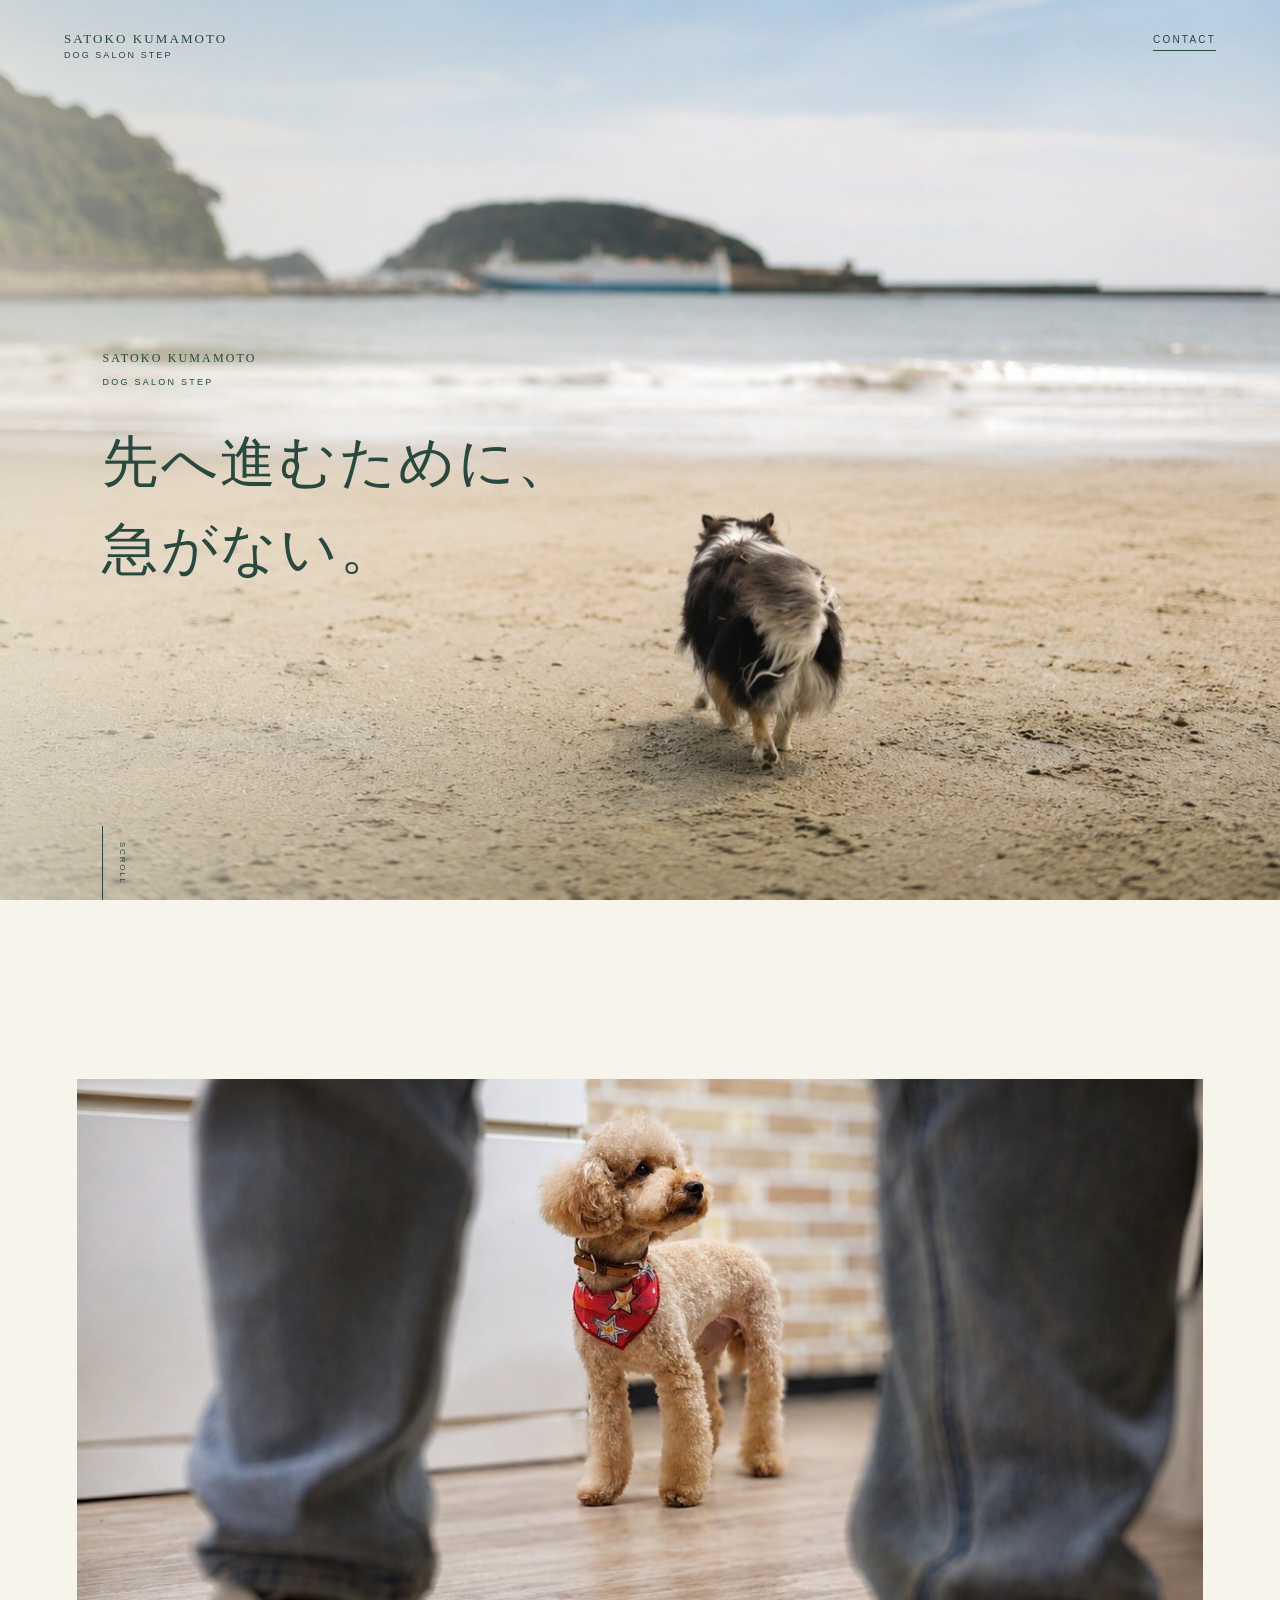
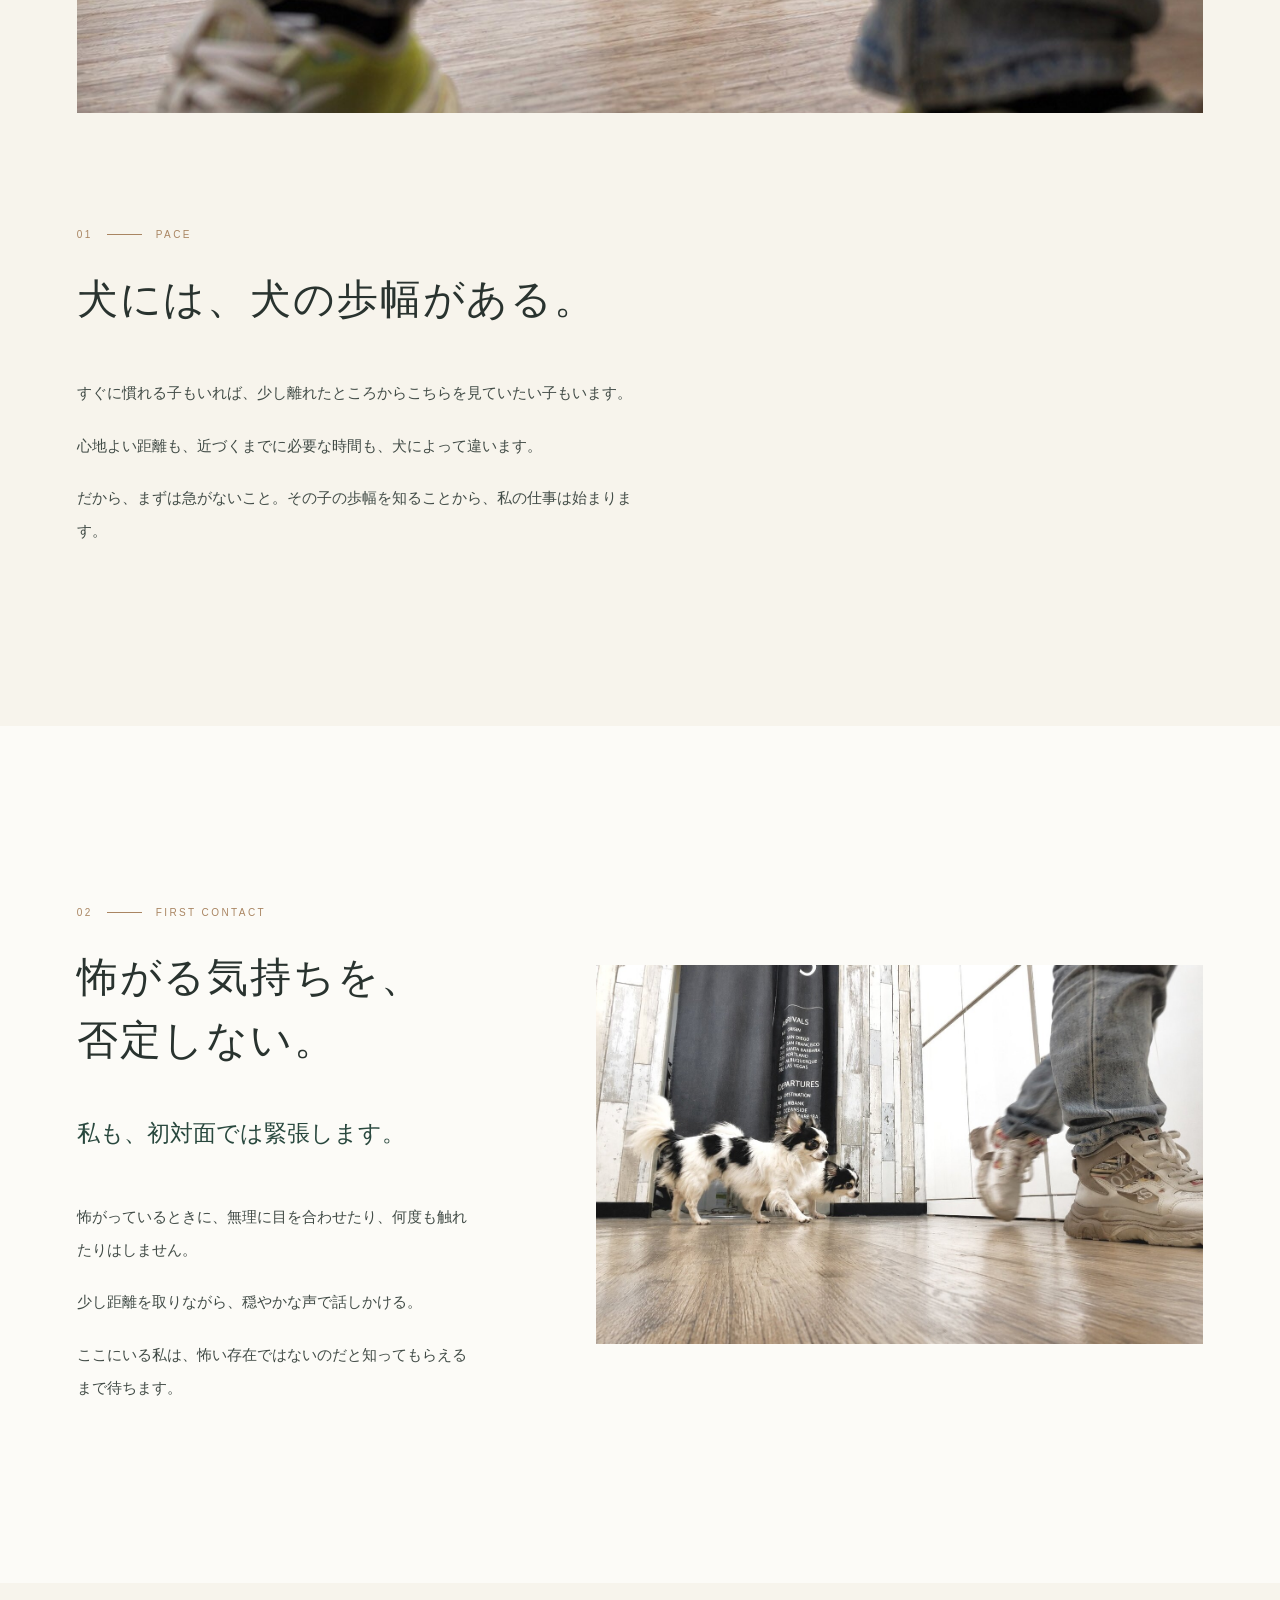
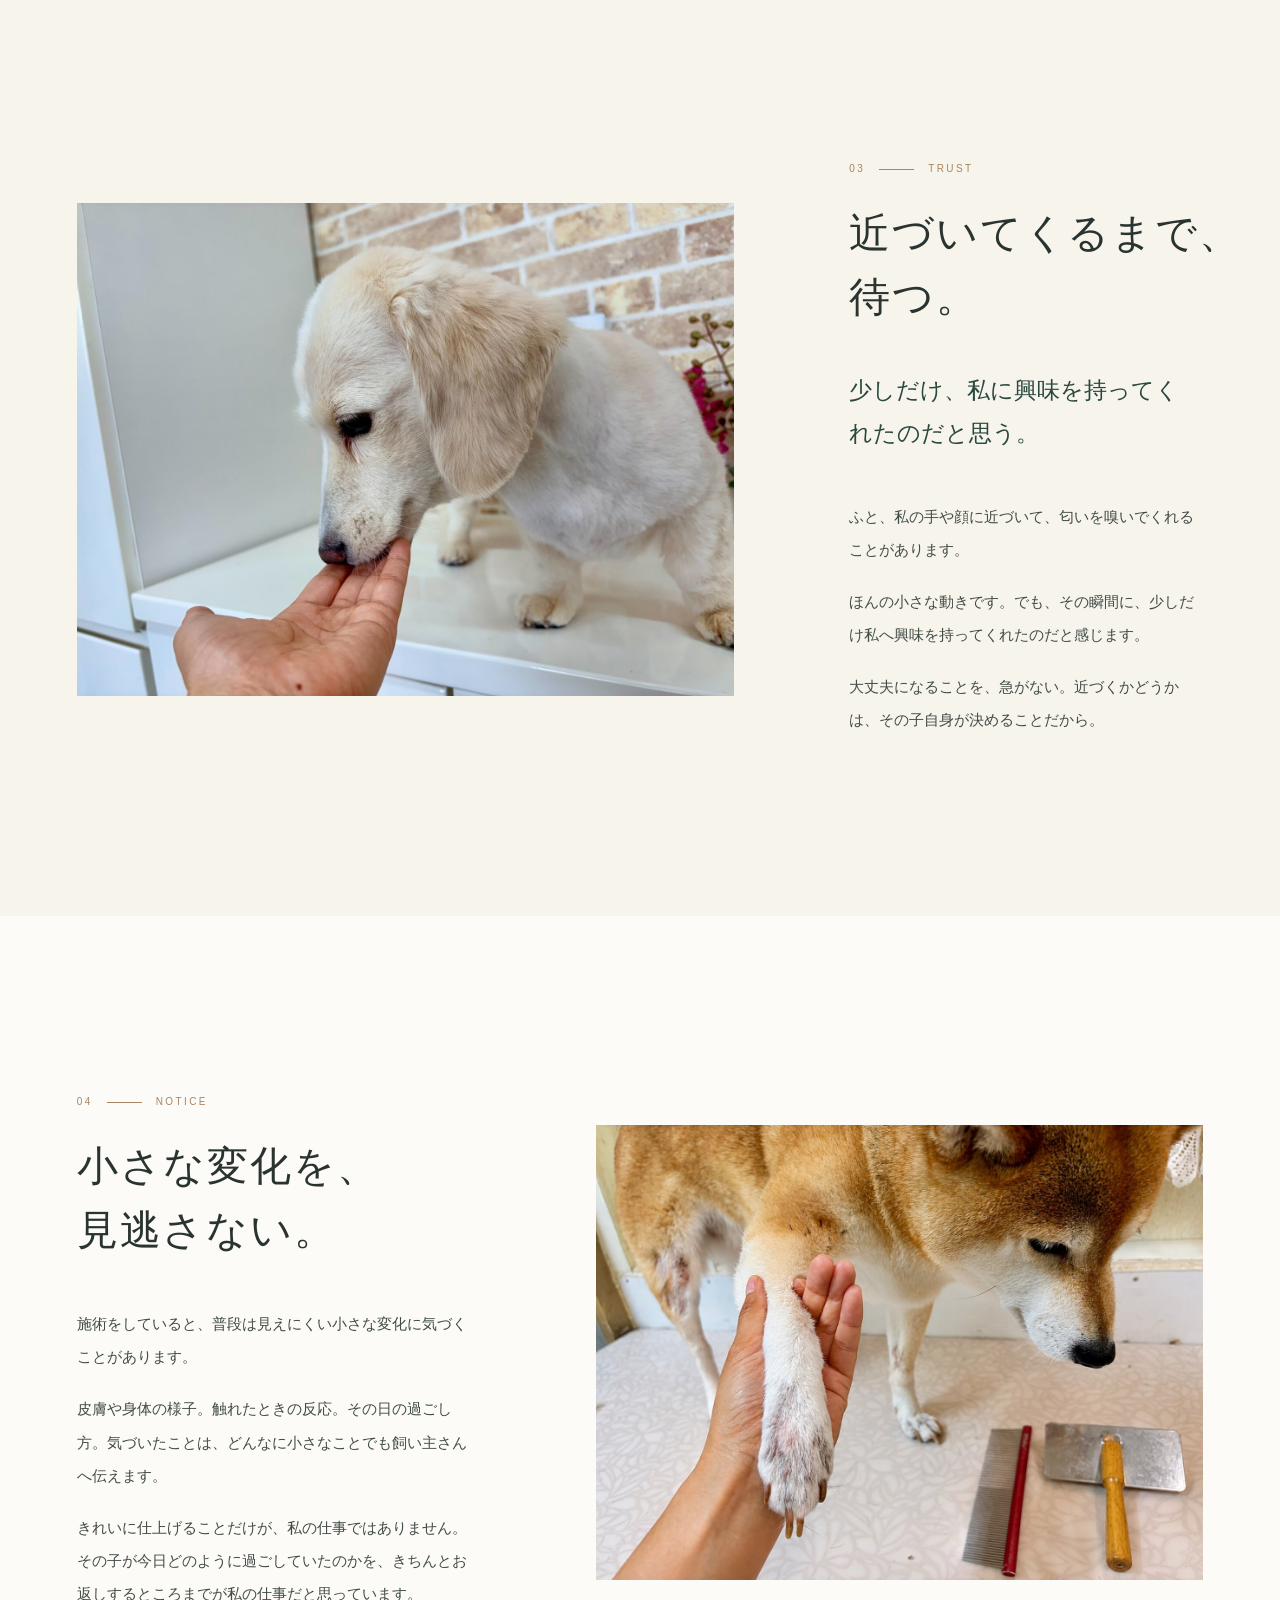
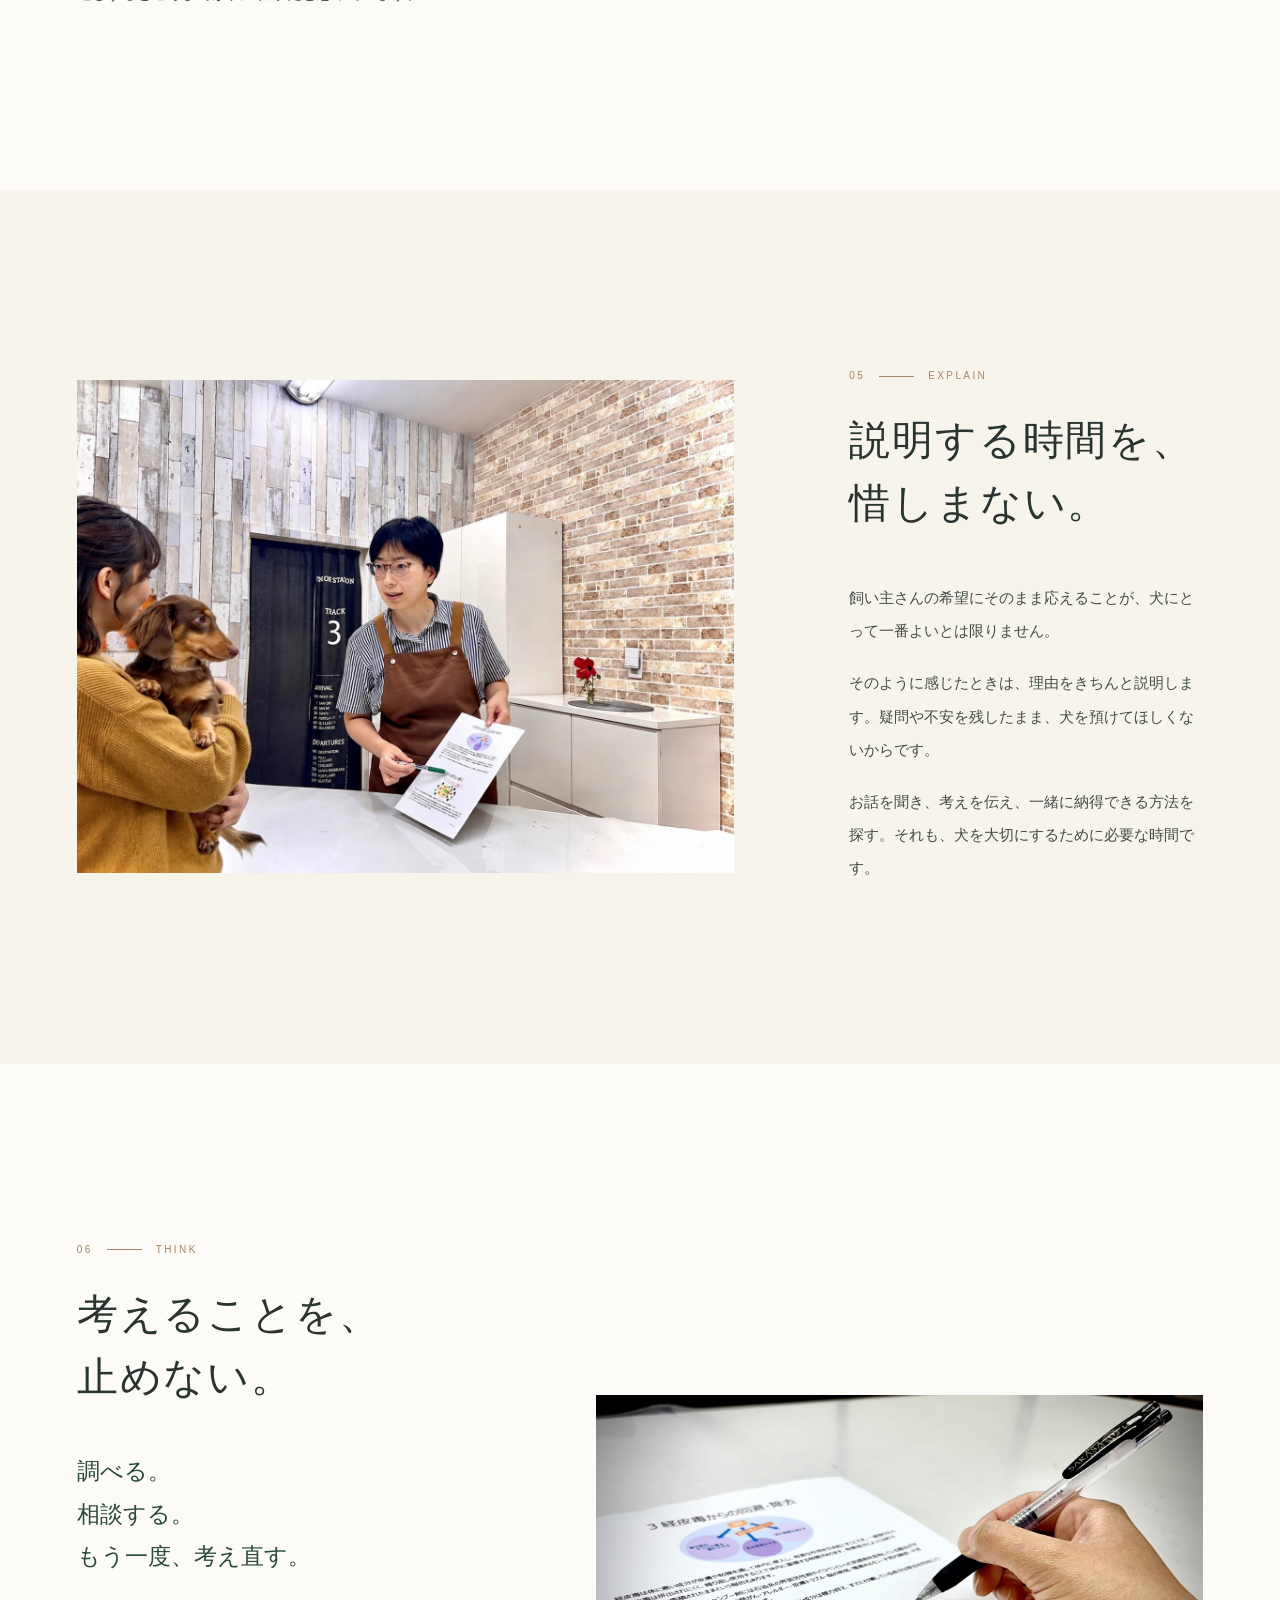
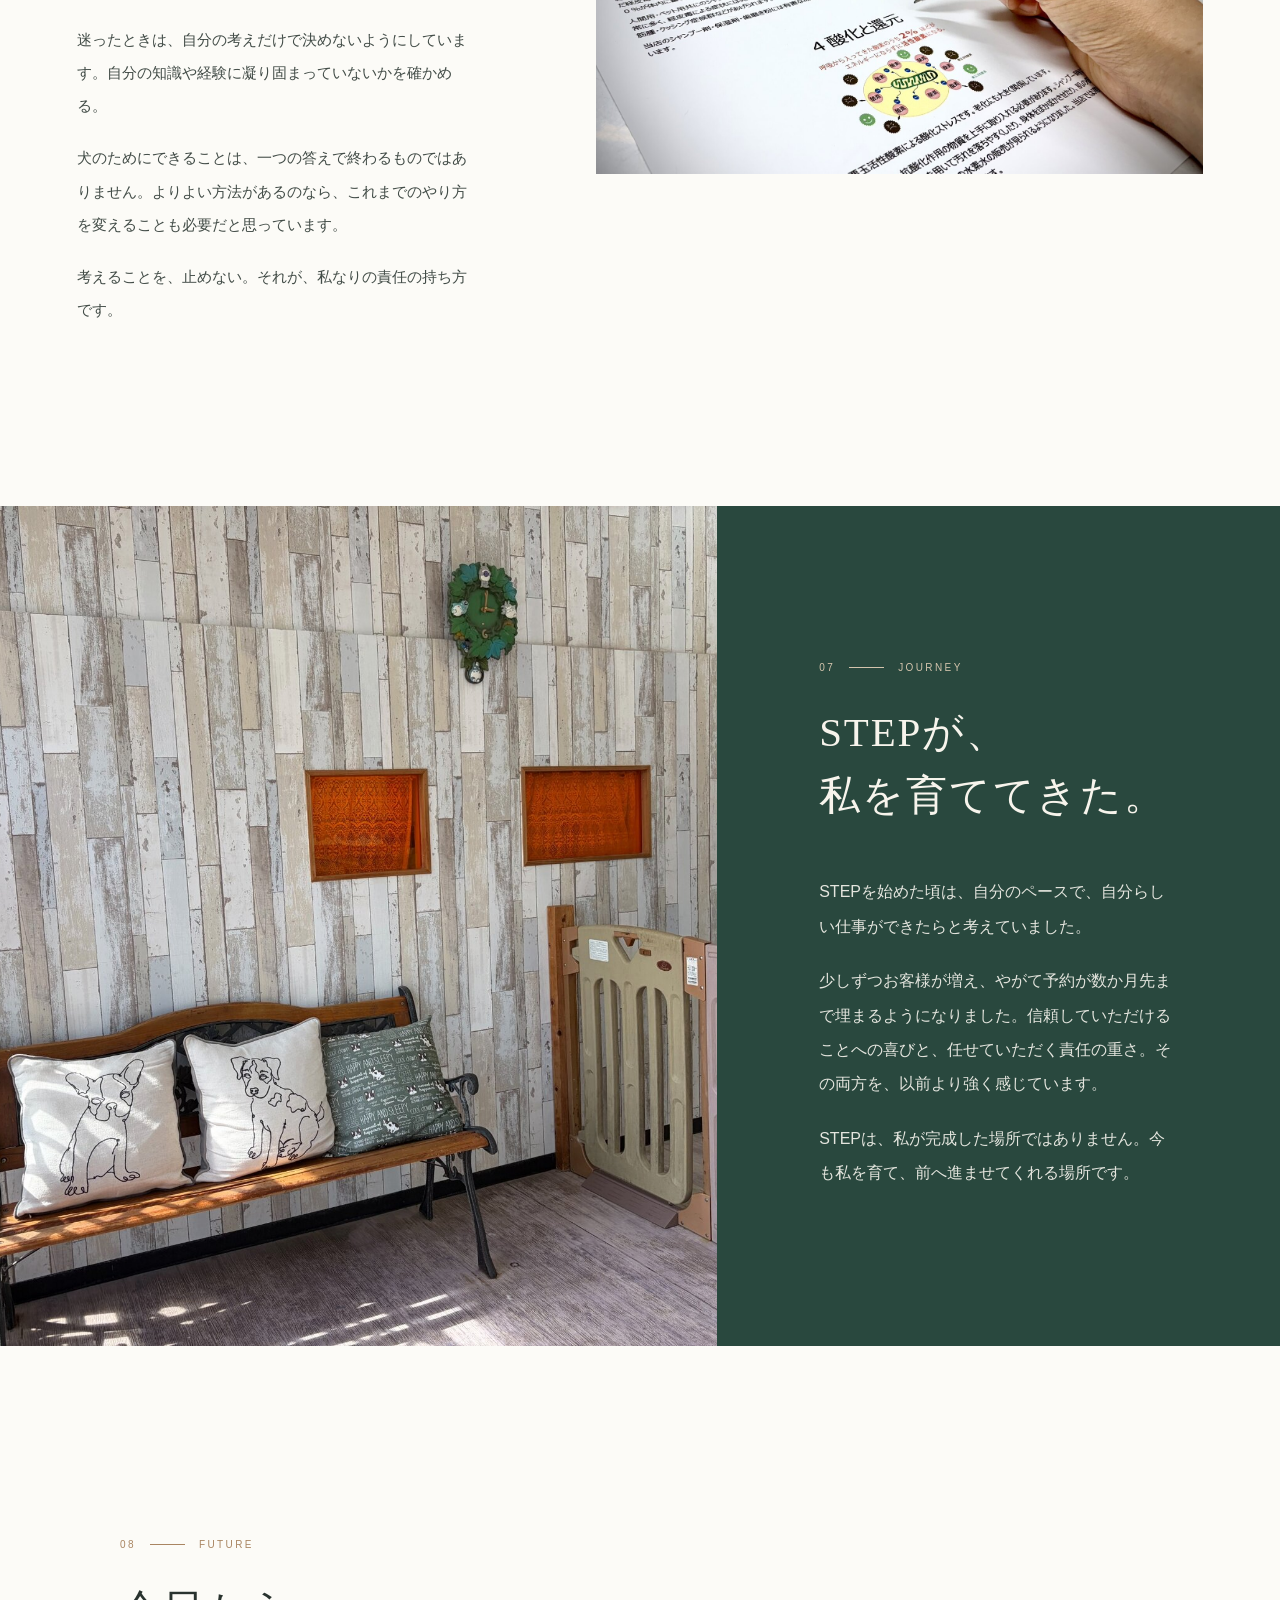
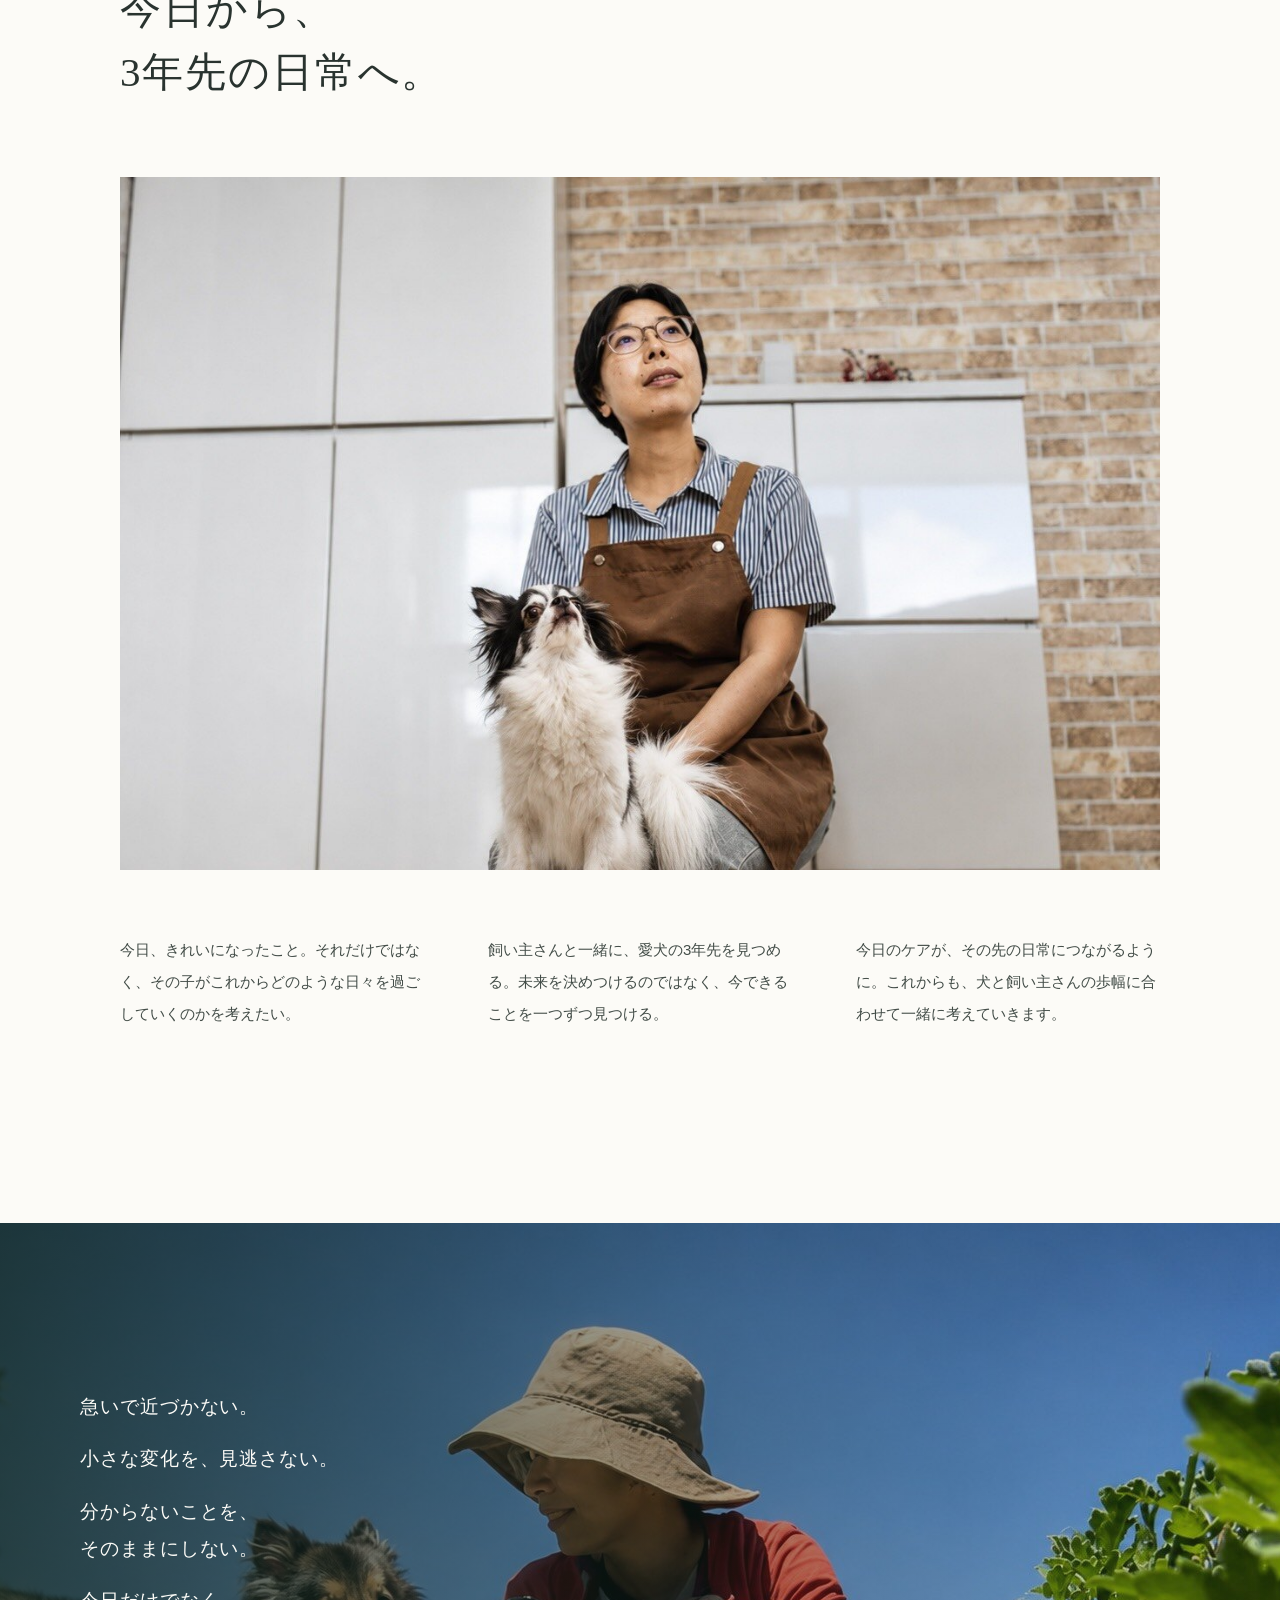
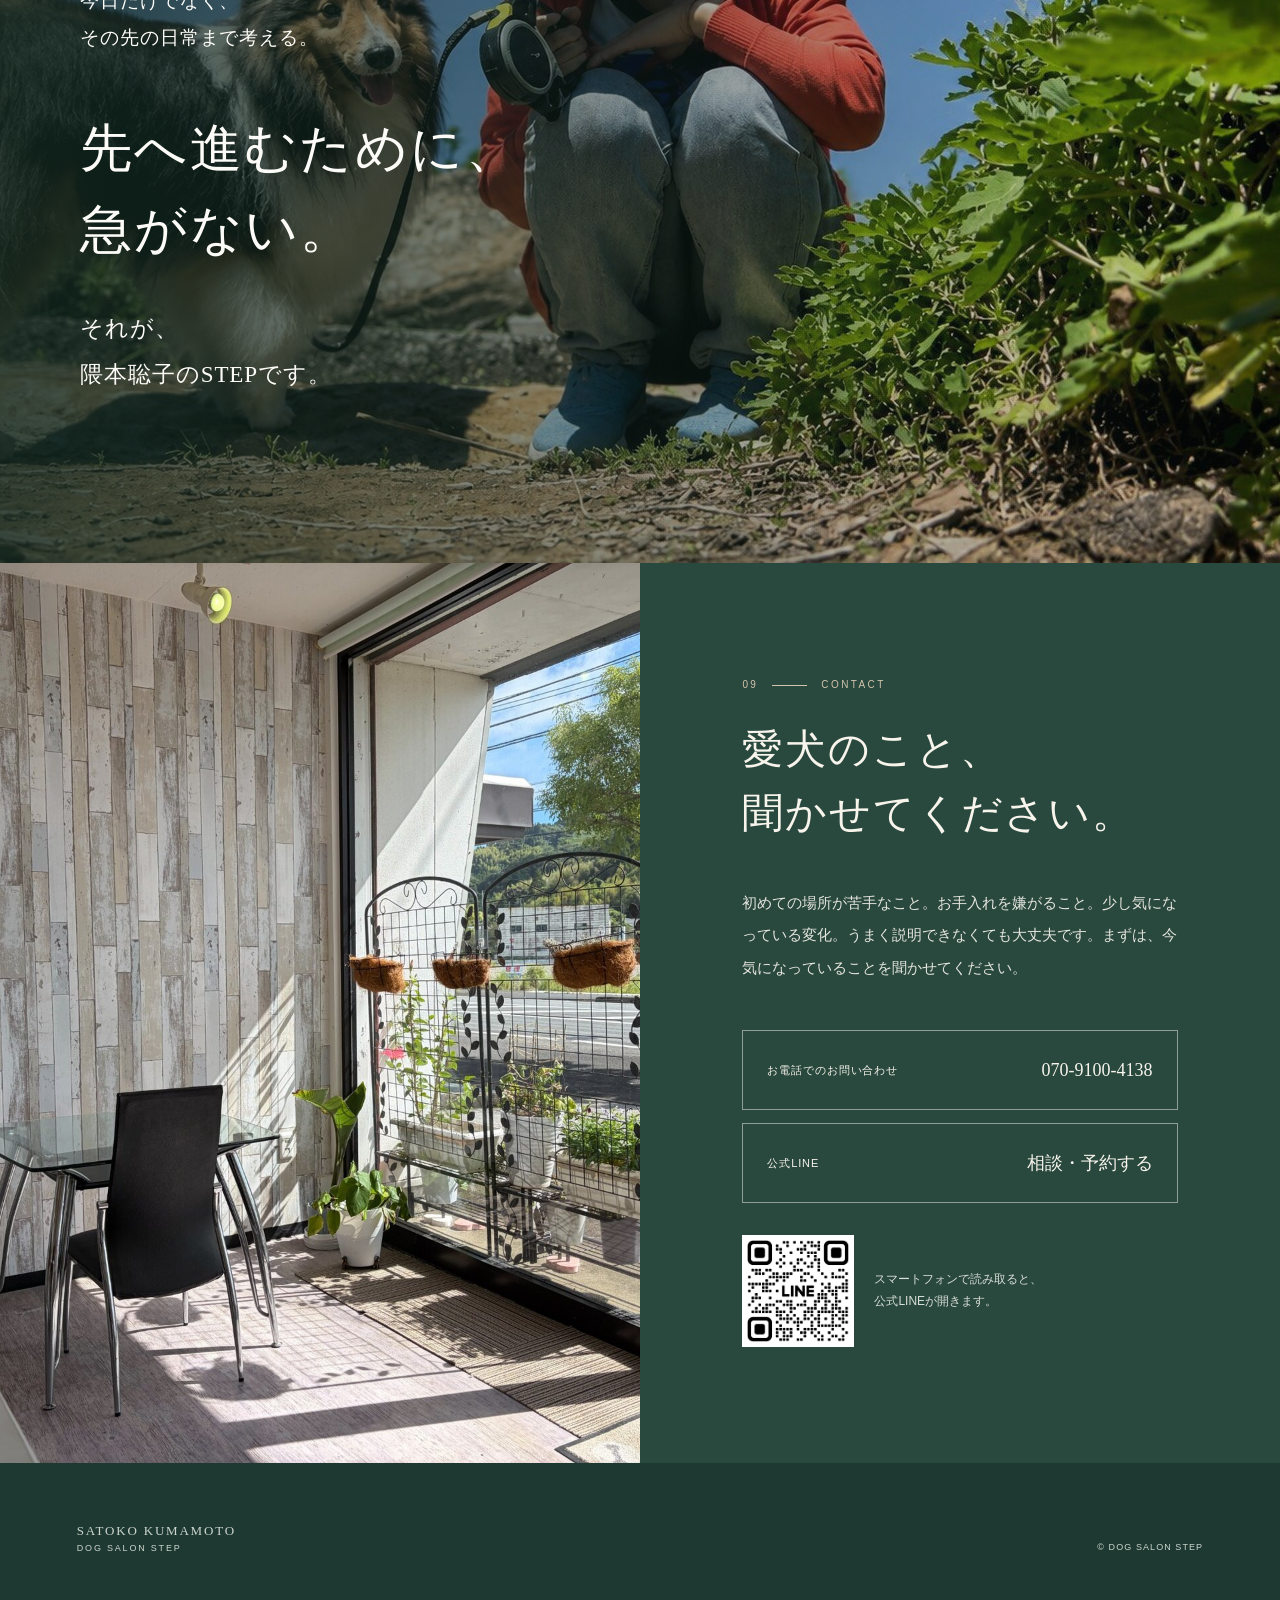
==== index.html @ 0052864e "Add files via upload" ====
<!doctype html>
<html lang="ja">
<head>
  <meta charset="utf-8">
  <meta name="viewport" content="width=device-width, initial-scale=1">
  <meta name="description" content="犬の歩幅に合わせ、その先の日常まで考える。ドッグサロンSTEPを営むグルーマー、隈本聡子のLiving Brand。">
  <meta name="theme-color" content="#29483e">
  <title>隈本聡子｜DOG SALON STEP</title>
  <link rel="icon" href="./favicon.svg" type="image/svg+xml">
  <link rel="stylesheet" href="./site-v4.css">
  <script src="./script.js" defer></script>
</head>
<body>
  <a class="skip-link" href="#main-content">本文へ移動</a>
  <header class="site-header">
    <a class="brand" href="#top" aria-label="ページの先頭へ">
      <span>SATOKO KUMAMOTO</span>
      <small>DOG SALON STEP</small>
    </a>
    <a class="header-contact" href="#contact">CONTACT</a>
  </header>

  <main id="main-content">
    <section class="hero" id="top" aria-labelledby="hero-title">
      <img src="./assets/images/hero-sea-ginji.jpg" alt="海辺をゆっくり歩くギンジの後ろ姿" fetchpriority="high">
      <div class="hero-shade" aria-hidden="true"></div>
      <div class="hero-copy">
        <p class="hero-name">SATOKO KUMAMOTO <span>DOG SALON STEP</span></p>
        <h1 id="hero-title">先へ進むために、<br>急がない。</h1>
      </div>
      <a class="scroll-cue" href="#pace" aria-label="次の章へ移動"><span>SCROLL</span><i aria-hidden="true"></i></a>
    </section>

    <section class="story story-1" id="pace" aria-labelledby="pace-title">
      <div class="story-inner">
        <div class="story-copy" data-reveal>
          <p class="eyebrow"><span>01</span>PACE</p>
          <h2 id="pace-title">犬には、犬の歩幅がある。</h2>
          <div class="story-body">
            <p>すぐに慣れる子もいれば、少し離れたところからこちらを見ていたい子もいます。</p>
            <p>心地よい距離も、近づくまでに必要な時間も、犬によって違います。</p>
            <p>だから、まずは急がないこと。その子の歩幅を知ることから、私の仕事は始まります。</p>
          </div>
        </div>
        <figure class="story-figure" data-reveal><img src="./assets/images/pace-distance.jpg" alt="少し離れた場所から隈本聡子の様子を見る犬" loading="lazy"></figure>
      </div>
    </section>

    <section class="story story-2" id="first-contact" aria-labelledby="first-contact-title">
      <div class="story-inner">
        <div class="story-copy" data-reveal>
          <p class="eyebrow"><span>02</span>FIRST CONTACT</p>
          <h2 id="first-contact-title">怖がる気持ちを、否定しない。</h2>
          <p class="story-quote"><span>私も、初対面では緊張します。</span></p>
          <div class="story-body">
            <p>怖がっているときに、無理に目を合わせたり、何度も触れたりはしません。</p>
            <p>少し距離を取りながら、穏やかな声で話しかける。</p>
            <p>ここにいる私は、怖い存在ではないのだと知ってもらえるまで待ちます。</p>
          </div>
        </div>
        <figure class="story-figure" data-reveal><img src="./assets/images/first-contact.jpg" alt="犬たちの近くを静かに歩く隈本聡子の足元" loading="lazy"></figure>
      </div>
    </section>

    <section class="story story-3" id="trust" aria-labelledby="trust-title">
      <div class="story-inner">
        <div class="story-copy" data-reveal>
          <p class="eyebrow"><span>03</span>TRUST</p>
          <h2 id="trust-title">近づいてくるまで、待つ。</h2>
          <p class="story-quote"><span>少しだけ、私に興味を持ってくれたのだと思う。</span></p>
          <div class="story-body">
            <p>ふと、私の手や顔に近づいて、匂いを嗅いでくれることがあります。</p>
            <p>ほんの小さな動きです。でも、その瞬間に、少しだけ私へ興味を持ってくれたのだと感じます。</p>
            <p>大丈夫になることを、急がない。近づくかどうかは、その子自身が決めることだから。</p>
          </div>
        </div>
        <figure class="story-figure" data-reveal><img src="./assets/images/trust-mel.jpg" alt="隈本聡子の手の匂いを確かめるメル" loading="lazy"></figure>
      </div>
    </section>

    <section class="story story-4" id="notice" aria-labelledby="notice-title">
      <div class="story-inner">
        <div class="story-copy" data-reveal>
          <p class="eyebrow"><span>04</span>NOTICE</p>
          <h2 id="notice-title">小さな変化を、見逃さない。</h2>
          <div class="story-body">
            <p>施術をしていると、普段は見えにくい小さな変化に気づくことがあります。</p>
            <p>皮膚や身体の様子。触れたときの反応。その日の過ごし方。気づいたことは、どんなに小さなことでも飼い主さんへ伝えます。</p>
            <p>きれいに仕上げることだけが、私の仕事ではありません。その子が今日どのように過ごしていたのかを、きちんとお返しするところまでが私の仕事だと思っています。</p>
          </div>
        </div>
        <figure class="story-figure" data-reveal><img src="./assets/images/notice-skin.jpg" alt="犬の脚の皮膚の状態を確認する手元" loading="lazy"></figure>
      </div>
    </section>

    <section class="story story-5" id="explain" aria-labelledby="explain-title">
      <div class="story-inner">
        <div class="story-copy" data-reveal>
          <p class="eyebrow"><span>05</span>EXPLAIN</p>
          <h2 id="explain-title">説明する時間を、惜しまない。</h2>
          <div class="story-body">
            <p>飼い主さんの希望にそのまま応えることが、犬にとって一番よいとは限りません。</p>
            <p>そのように感じたときは、理由をきちんと説明します。疑問や不安を残したまま、犬を預けてほしくないからです。</p>
            <p>お話を聞き、考えを伝え、一緒に納得できる方法を探す。それも、犬を大切にするために必要な時間です。</p>
          </div>
        </div>
        <figure class="story-figure" data-reveal><img src="./assets/images/explain.jpg" alt="犬を抱く飼い主へ資料を見せながら説明する隈本聡子" loading="lazy"></figure>
      </div>
    </section>

    <section class="story story-6" id="think" aria-labelledby="think-title">
      <div class="story-inner">
        <div class="story-copy" data-reveal>
          <p class="eyebrow"><span>06</span>THINK</p>
          <h2 id="think-title">考えることを、止めない。</h2>
          <p class="story-quote"><span>調べる。</span><span>相談する。</span><span>もう一度、考え直す。</span></p>
          <div class="story-body">
            <p>迷ったときは、自分の考えだけで決めないようにしています。自分の知識や経験に凝り固まっていないかを確かめる。</p>
            <p>犬のためにできることは、一つの答えで終わるものではありません。よりよい方法があるのなら、これまでのやり方を変えることも必要だと思っています。</p>
            <p>考えることを、止めない。それが、私なりの責任の持ち方です。</p>
          </div>
        </div>
        <figure class="story-figure" data-reveal><img src="./assets/images/think-material.jpg" alt="資料を読みながら書き込む手元" loading="lazy"></figure>
      </div>
    </section>

    <section class="journey" id="journey" aria-labelledby="journey-title">
      <div class="journey-image" data-reveal><img src="./assets/images/journey-bench.jpg" alt="自然光が差し込むドッグサロンSTEPのベンチ" loading="lazy"></div>
      <div class="journey-copy" data-reveal>
        <p class="eyebrow light"><span>07</span>JOURNEY</p>
        <h2 id="journey-title">STEPが、<br>私を育ててきた。</h2>
        <p>STEPを始めた頃は、自分のペースで、自分らしい仕事ができたらと考えていました。</p>
        <p>少しずつお客様が増え、やがて予約が数か月先まで埋まるようになりました。信頼していただけることへの喜びと、任せていただく責任の重さ。その両方を、以前より強く感じています。</p>
        <p>STEPは、私が完成した場所ではありません。今も私を育て、前へ進ませてくれる場所です。</p>
      </div>
    </section>

    <section class="future" id="future" aria-labelledby="future-title">
      <div class="future-head" data-reveal>
        <p class="eyebrow"><span>08</span>FUTURE</p>
        <h2 id="future-title">今日から、<br>3年先の日常へ。</h2>
      </div>
      <figure class="future-image" data-reveal><img src="./assets/images/future-eye-line.jpg" alt="犬と並んで同じ方向を見る隈本聡子" loading="lazy"></figure>
      <div class="future-copy" data-reveal>
        <p>今日、きれいになったこと。それだけではなく、その子がこれからどのような日々を過ごしていくのかを考えたい。</p>
        <p>飼い主さんと一緒に、愛犬の3年先を見つめる。未来を決めつけるのではなく、今できることを一つずつ見つける。</p>
        <p>今日のケアが、その先の日常につながるように。これからも、犬と飼い主さんの歩幅に合わせて一緒に考えていきます。</p>
      </div>
    </section>

    <section class="epilogue" id="epilogue" aria-labelledby="epilogue-title">
      <img src="./assets/images/epilogue-mountain.jpg" alt="山でギンジと同じ高さにしゃがむ隈本聡子" loading="lazy">
      <div class="epilogue-shade" aria-hidden="true"></div>
      <div class="epilogue-copy" data-reveal>
        <p>急いで近づかない。</p><p>小さな変化を、見逃さない。</p><p>分からないことを、<br>そのままにしない。</p><p>今日だけでなく、<br>その先の日常まで考える。</p>
        <h2 id="epilogue-title">先へ進むために、<br>急がない。</h2>
        <p class="epilogue-end">それが、<br>隈本聡子のSTEPです。</p>
      </div>
    </section>

    <section class="contact" id="contact" aria-labelledby="contact-title">
      <div class="contact-photo" data-reveal><img src="./assets/images/contact-entrance.jpg" alt="日差しが入るドッグサロンSTEPの入口" loading="lazy"></div>
      <div class="contact-copy" data-reveal>
        <p class="eyebrow light"><span>09</span>CONTACT</p>
        <h2 id="contact-title">愛犬のこと、<br>聞かせてください。</h2>
        <p class="contact-intro">初めての場所が苦手なこと。お手入れを嫌がること。少し気になっている変化。うまく説明できなくても大丈夫です。まずは、今気になっていることを聞かせてください。</p>
        <div class="contact-actions">
          <a class="contact-button phone" href="tel:07091004138"><span>お電話でのお問い合わせ</span><strong>070-9100-4138</strong></a>
          <a class="contact-button line" href="https://lin.ee/ofQEiyr" target="_blank" rel="noreferrer"><span>公式LINE</span><strong>相談・予約する</strong></a>
        </div>
        <div class="qr-area">
          <img src="./assets/images/line-qr.png" alt="ドッグサロンSTEP公式LINEの友だち追加QRコード" loading="lazy">
          <p>スマートフォンで読み取ると、<br>公式LINEが開きます。</p>
        </div>
      </div>
    </section>
  </main>

  <footer class="site-footer"><p><span>SATOKO KUMAMOTO</span>DOG SALON STEP</p><small>© DOG SALON STEP</small></footer>
</body>
</html>
---- site-v4.css ----
:root {
  --ivory: #f7f4ec;
  --white: #fcfbf7;
  --green: #29483e;
  --ink: #29332f;
  --muted: #68726c;
  --wood: #a98562;
  --line: #ddd9cf;
  --serif: "Yu Mincho", "Hiragino Mincho ProN", "Hiragino Mincho Pro", "Noto Serif JP", serif;
  --sans: "Hiragino Kaku Gothic ProN", "Yu Gothic", "Meiryo", "Noto Sans JP", sans-serif;
}

* { box-sizing: border-box; }
html { scroll-behavior: smooth; background: var(--ivory); }
body { margin: 0; background: var(--ivory); color: var(--ink); font-family: var(--sans); font-size: 16px; line-height: 2; overflow-x: hidden; }
img { display: block; width: 100%; height: auto; }
a { color: inherit; text-decoration: none; }
h1, h2, p, figure { margin: 0; }
h1, h2 { font-family: var(--serif); font-weight: 500; letter-spacing: .045em; line-height: 1.55; }

.skip-link { position: fixed; z-index: 100; top: 8px; left: 8px; padding: 8px 14px; background: var(--white); color: var(--green); transform: translateY(-150%); }
.skip-link:focus { transform: translateY(0); }
.site-header { position: absolute; z-index: 20; top: 0; left: 0; display: flex; align-items: flex-start; justify-content: space-between; width: 100%; padding: 30px clamp(24px, 5vw, 76px); color: var(--green); }
.brand { display: flex; flex-direction: column; font-family: var(--serif); font-size: 13px; letter-spacing: .16em; line-height: 1.45; }
.brand small { font-family: var(--sans); font-size: 9px; letter-spacing: .23em; }
.header-contact { border-bottom: 1px solid currentColor; font-size: 10px; letter-spacing: .22em; }

.hero { position: relative; min-height: 720px; height: 100svh; overflow: hidden; background: #d6d4c9; }
.hero > img { position: absolute; inset: 0; width: 100%; height: 100%; object-fit: cover; object-position: center 54%; }
.hero-shade { position: absolute; inset: 0; background: linear-gradient(90deg, rgba(247,244,236,.58) 0%, rgba(247,244,236,.08) 48%, transparent 72%), linear-gradient(0deg, rgba(21,44,36,.18), transparent 35%); }
.hero-copy { position: absolute; z-index: 2; left: clamp(28px, 8vw, 126px); top: 50%; transform: translateY(-42%); color: var(--green); }
.hero-name { margin-bottom: 28px; font-family: var(--serif); font-size: 12px; letter-spacing: .18em; }
.hero-name span { display: block; margin-top: 3px; font-family: var(--sans); font-size: 9px; letter-spacing: .25em; }
.hero h1 { font-size: clamp(42px, 4.4vw, 68px); }
.scroll-cue { position: absolute; z-index: 2; bottom: 0; left: clamp(28px, 8vw, 126px); display: flex; flex-direction: column; align-items: center; gap: 11px; color: var(--green); font-size: 8px; letter-spacing: .22em; writing-mode: vertical-rl; }
.scroll-cue i { display: block; width: 1px; height: 74px; background: currentColor; }

.story { padding: clamp(120px, 14vw, 220px) clamp(24px, 6vw, 94px); }
.story:nth-of-type(odd) { background: var(--white); }
.story-inner { display: grid; grid-template-columns: minmax(280px, .8fr) minmax(430px, 1.2fr); gap: clamp(70px, 9vw, 150px); align-items: center; max-width: 1240px; margin: 0 auto; }
.story:nth-of-type(even) .story-copy { order: 2; }
.story:nth-of-type(even) .story-figure { order: 1; }
.eyebrow { display: flex; align-items: center; gap: 14px; margin-bottom: 26px; color: var(--wood); font-size: 10px; letter-spacing: .24em; line-height: 1.4; }
.eyebrow span { display: inline-flex; align-items: center; gap: 14px; }
.eyebrow span::after { content: ""; width: 35px; height: 1px; background: currentColor; }
.eyebrow.light { color: #d3c4ad; }
.story h2, .future h2, .journey h2, .contact h2 { font-size: clamp(31px, 3.2vw, 49px); text-wrap: balance; word-break: keep-all; }
.story-body { max-width: 560px; margin-top: 45px; color: #424c47; font-size: clamp(15px, 1.18vw, 17px); line-height: 2.2; }
.story-body p + p { margin-top: 1.25em; }
.story-quote { margin: 40px 0 0; color: var(--green); font-family: var(--serif); font-size: clamp(20px, 1.8vw, 27px); line-height: 1.85; white-space: pre-line; }
.story-quote span { display: block; }
.story-figure { overflow: hidden; }
.story-figure img { aspect-ratio: 4 / 3; object-fit: cover; transition: transform 1.2s ease; }
.story-2 .story-figure img, .story-6 .story-figure img { aspect-ratio: 16 / 10; }
.story-3 .story-figure { max-width: 650px; }
.story-3 .story-figure img { object-position: 48% center; }
.story-4 .story-figure { max-width: 620px; justify-self: center; }
.story-1 .story-inner { grid-template-columns: 1fr; max-width: 1200px; }
.story-1 .story-copy { order: 1; max-width: 650px; }
.story-1 .story-figure { order: 2; width: 100%; max-width: none; }
.story-1 .story-figure img { aspect-ratio: 16 / 9; }
.story-3 .story-inner,
.story-5 .story-inner { grid-template-columns: minmax(560px, 1.3fr) minmax(320px, .7fr); max-width: 1320px; }
.story-3 .story-figure,
.story-5 .story-figure { width: 100%; max-width: none; }

.journey { display: grid; grid-template-columns: 1.12fr .88fr; min-height: 840px; background: var(--green); color: var(--ivory); }
.journey-image { min-height: 740px; }
.journey-image img { width: 100%; height: 100%; object-fit: cover; }
.journey-copy { display: flex; flex-direction: column; justify-content: center; padding: clamp(70px, 8vw, 140px); }
.journey-copy h2 { margin-bottom: 48px; }
.journey-copy > p:not(.eyebrow) { max-width: 510px; color: #e4e5de; font-size: 16px; line-height: 2.15; }
.journey-copy > p + p { margin-top: 20px; }

.future { padding: clamp(130px, 15vw, 230px) clamp(24px, 7vw, 110px); background: var(--white); }
.future-head, .future-copy { width: min(100%, 1040px); margin: 0 auto; }
.future-head { margin-bottom: 72px; }
.future-image { width: min(100%, 1040px); margin: 0 auto; }
.future-image img { aspect-ratio: 3 / 2; object-fit: cover; }
.future-copy { display: grid; grid-template-columns: repeat(3, 1fr); gap: clamp(30px, 5vw, 75px); margin-top: 64px; color: #424c47; font-size: 15px; line-height: 2.15; }

.epilogue { position: relative; min-height: 940px; display: flex; align-items: center; overflow: hidden; color: var(--white); }
.epilogue > img { position: absolute; inset: 0; width: 100%; height: 100%; object-fit: cover; object-position: 50% center; }
.epilogue-shade { position: absolute; inset: 0; background: linear-gradient(90deg, rgba(18,40,32,.82), rgba(18,40,32,.36) 58%, rgba(18,40,32,.1)); }
.epilogue-copy { position: relative; z-index: 1; width: min(90%, 1120px); margin: 0 auto; padding: 130px 0; font-family: var(--serif); font-size: clamp(16px, 1.45vw, 21px); line-height: 2; letter-spacing: .05em; }
.epilogue-copy > p + p { margin-top: 15px; }
.epilogue h2 { margin: 52px 0 34px; font-size: clamp(37px, 4.1vw, 61px); }
.epilogue-end { font-size: clamp(18px, 1.8vw, 26px); }

.contact { display: grid; grid-template-columns: 1fr 1fr; background: var(--green); color: var(--ivory); }
.contact-photo { min-height: 900px; }
.contact-photo img { width: 100%; height: 100%; object-fit: cover; }
.contact-copy { padding: clamp(80px, 8vw, 140px); align-self: center; }
.contact-intro { max-width: 560px; margin-top: 42px; color: #e4e5de; font-size: 15px; line-height: 2.15; }
.contact-actions { display: grid; gap: 13px; max-width: 520px; margin-top: 46px; }
.contact-button { display: flex; align-items: center; justify-content: space-between; min-height: 80px; padding: 16px 24px; border: 1px solid rgba(247,244,236,.5); transition: color .3s ease, background .3s ease; }
.contact-button span { font-size: 11px; letter-spacing: .08em; }
.contact-button strong { font-family: var(--serif); font-size: 18px; font-weight: 500; }
.contact-button:hover, .contact-button:focus-visible { background: var(--ivory); color: var(--green); outline: none; }
.qr-area { display: flex; align-items: center; gap: 20px; margin-top: 32px; color: #d8ded8; font-size: 12px; line-height: 1.8; }
.qr-area img { width: 112px; height: 112px; background: white; }
.site-footer { display: flex; align-items: flex-end; justify-content: space-between; padding: 58px clamp(24px, 6vw, 94px); background: #1e3931; color: #ccd6cf; }
.site-footer p { display: flex; flex-direction: column; font-size: 9px; letter-spacing: .2em; line-height: 1.6; }
.site-footer p span { font-family: var(--serif); font-size: 13px; }
.site-footer small { font-size: 9px; letter-spacing: .12em; }

.js [data-reveal] { opacity: 0; transform: translateY(12px); transition: opacity .72s ease, transform .72s ease; }
.js [data-reveal].is-visible { opacity: 1; transform: translateY(0); }

@media (max-width: 900px) {
  .story-inner { grid-template-columns: 1fr; gap: 52px; }
  .story-1 .story-inner,
  .story-3 .story-inner,
  .story-5 .story-inner { grid-template-columns: 1fr; }
  .story-copy, .story:nth-of-type(even) .story-copy { order: 1; }
  .story-figure, .story:nth-of-type(even) .story-figure { order: 2; width: 100%; max-width: none; }
  .journey, .contact { grid-template-columns: 1fr; }
  .journey-image, .contact-photo { min-height: 65vw; }
  .journey-copy, .contact-copy { padding: 100px clamp(24px, 8vw, 70px); }
  .future-copy { grid-template-columns: 1fr; max-width: 680px; gap: 24px; }
  .future-head, .future-image { max-width: 680px; }
  .contact-photo { order: 1; }
  .contact-copy { order: 2; }
}

@media (max-width: 600px) {
  body { font-size: 16px; }
  .site-header { padding: 21px 24px; }
  .brand { font-size: 10px; }
  .brand small { font-size: 7px; }
  .hero { min-height: 640px; height: 100svh; }
  .hero > img { object-position: 59% center; }
  .hero-shade { background: linear-gradient(180deg, rgba(247,244,236,.62), rgba(247,244,236,.02) 48%, rgba(15,36,29,.18)); }
  .hero-copy { top: 31%; left: 24px; right: 24px; transform: none; }
  .hero-name { display: none; }
  .hero h1 { font-size: clamp(27px, 7.8vw, 32px); line-height: 1.55; letter-spacing: 0; white-space: nowrap; }
  .scroll-cue { left: 24px; }
  .story { padding: 112px 24px; }
  .story-inner { gap: 42px; }
  .story h2, .future h2, .journey h2, .contact h2 { font-size: clamp(27px, 8vw, 34px); line-height: 1.65; }
  .story-body { margin-top: 32px; font-size: 15px; line-height: 2.05; }
  .story-quote { margin-top: 32px; font-size: 21px; }
  .story-figure img { aspect-ratio: 4 / 3; }
  .story-1 .story-figure,
  .story-3 .story-figure,
  .story-5 .story-figure { width: calc(100% + 48px); max-width: none; margin-left: -24px; }
  .story-1 .story-figure img { aspect-ratio: 16 / 10; }
  .story-4 .story-figure { width: 100%; margin-left: 0; }
  .story-1 .story-figure img { object-position: center; }
  .story-2 .story-figure img { aspect-ratio: 4 / 3; object-position: 46% center; }
  .journey-image, .contact-photo { min-height: 78vw; }
  .journey-copy, .contact-copy { padding: 100px 24px; }
  .journey-copy h2 { margin-bottom: 36px; }
  .journey-copy > p:not(.eyebrow) { font-size: 15px; line-height: 2.05; }
  .future { padding: 112px 24px; }
  .future-head { margin-bottom: 44px; }
  .future-image img { aspect-ratio: 4 / 3; object-position: center; }
  .future-copy { margin-top: 42px; font-size: 15px; line-height: 2.05; }
  .epilogue { min-height: 850px; align-items: flex-end; }
  .epilogue > img { object-position: 51% center; }
  .epilogue-shade { background: linear-gradient(90deg, rgba(15,36,29,.84), rgba(15,36,29,.28)), linear-gradient(0deg, rgba(15,36,29,.6), transparent 55%); }
  .epilogue-copy { width: auto; margin: 0; padding: 100px 24px; font-size: 15px; }
  .epilogue h2 { margin: 42px 0 28px; font-size: 36px; }
  .contact-intro { margin-top: 34px; font-size: 15px; }
  .contact-button { min-height: 74px; padding: 13px 17px; }
  .contact-button span { font-size: 10px; }
  .contact-button strong { font-size: 16px; }
  .qr-area { display: none; }
  .site-footer { flex-direction: column; align-items: flex-start; gap: 28px; padding: 46px 24px; }
}

@media (prefers-reduced-motion: reduce) {
  html { scroll-behavior: auto; }
  *, *::before, *::after { animation-duration: .01ms !important; animation-iteration-count: 1 !important; transition-duration: .01ms !important; }
  .js [data-reveal] { opacity: 1; transform: none; }
}
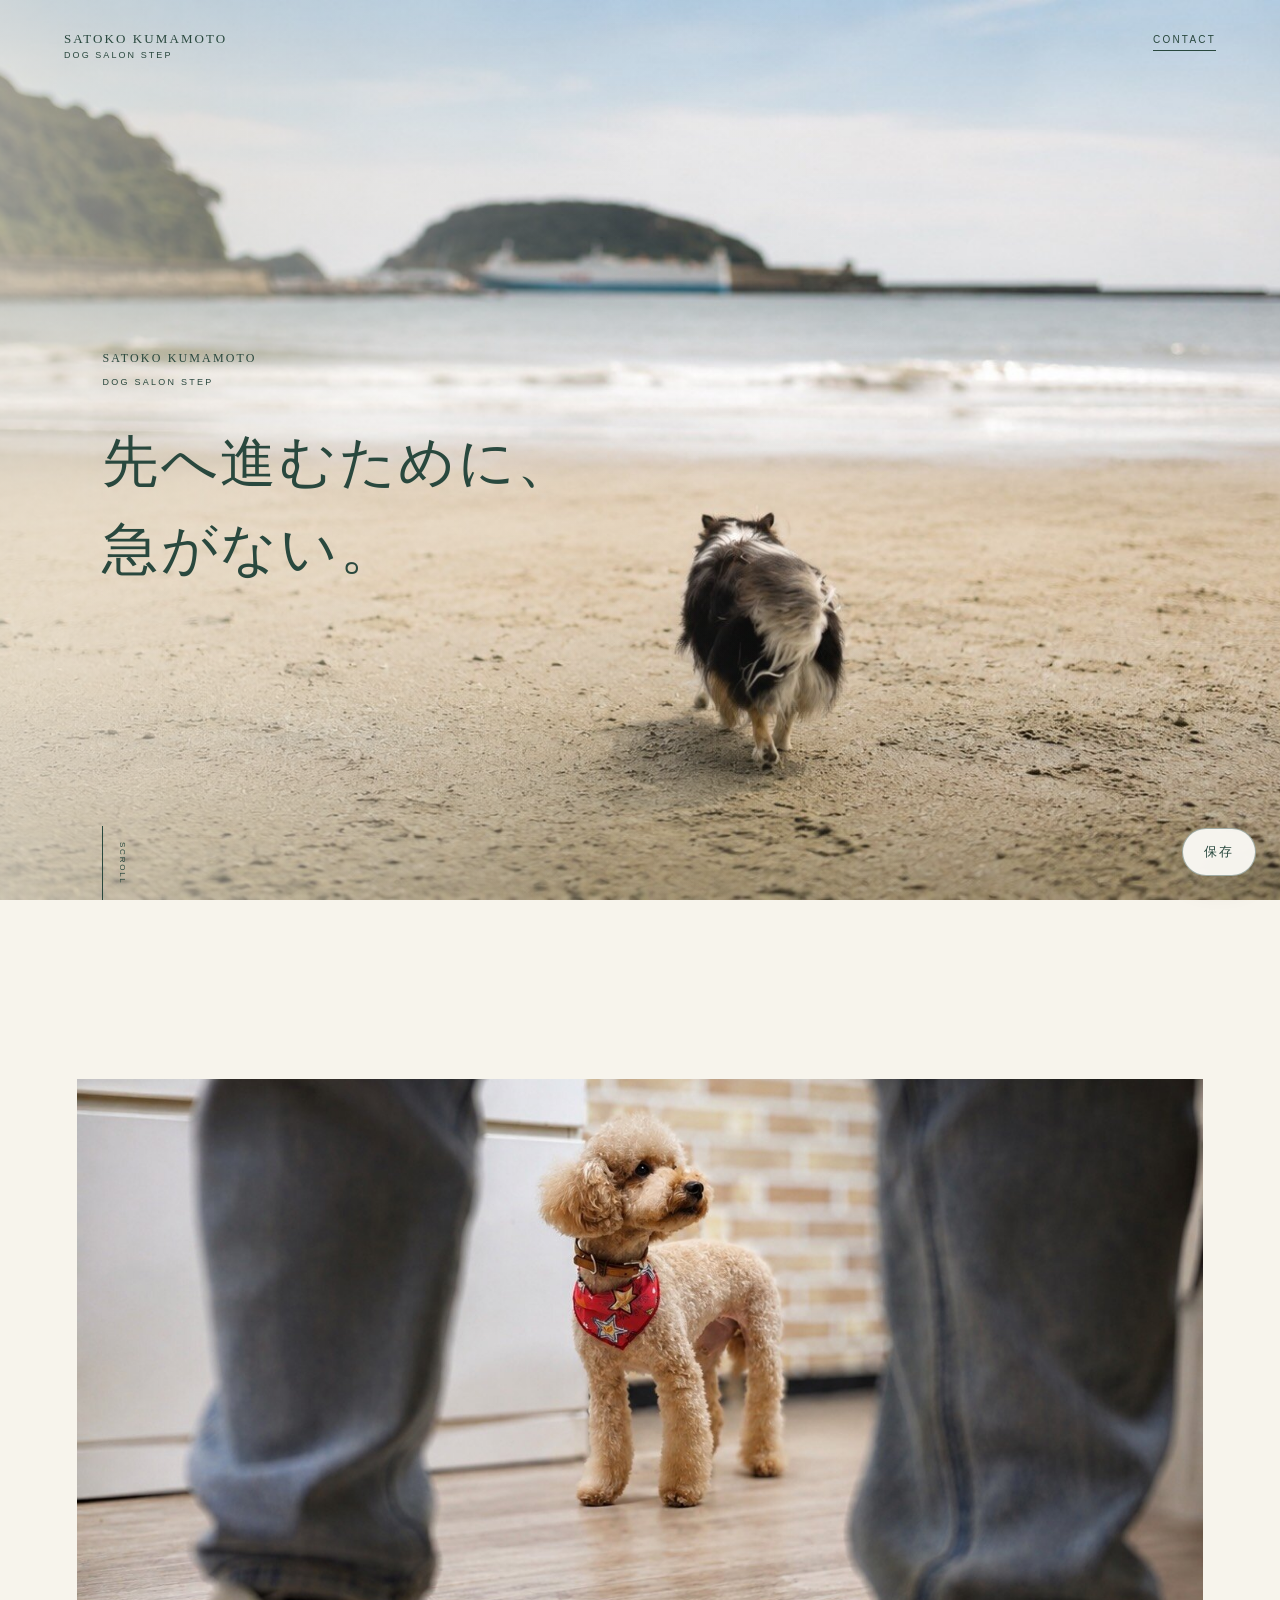
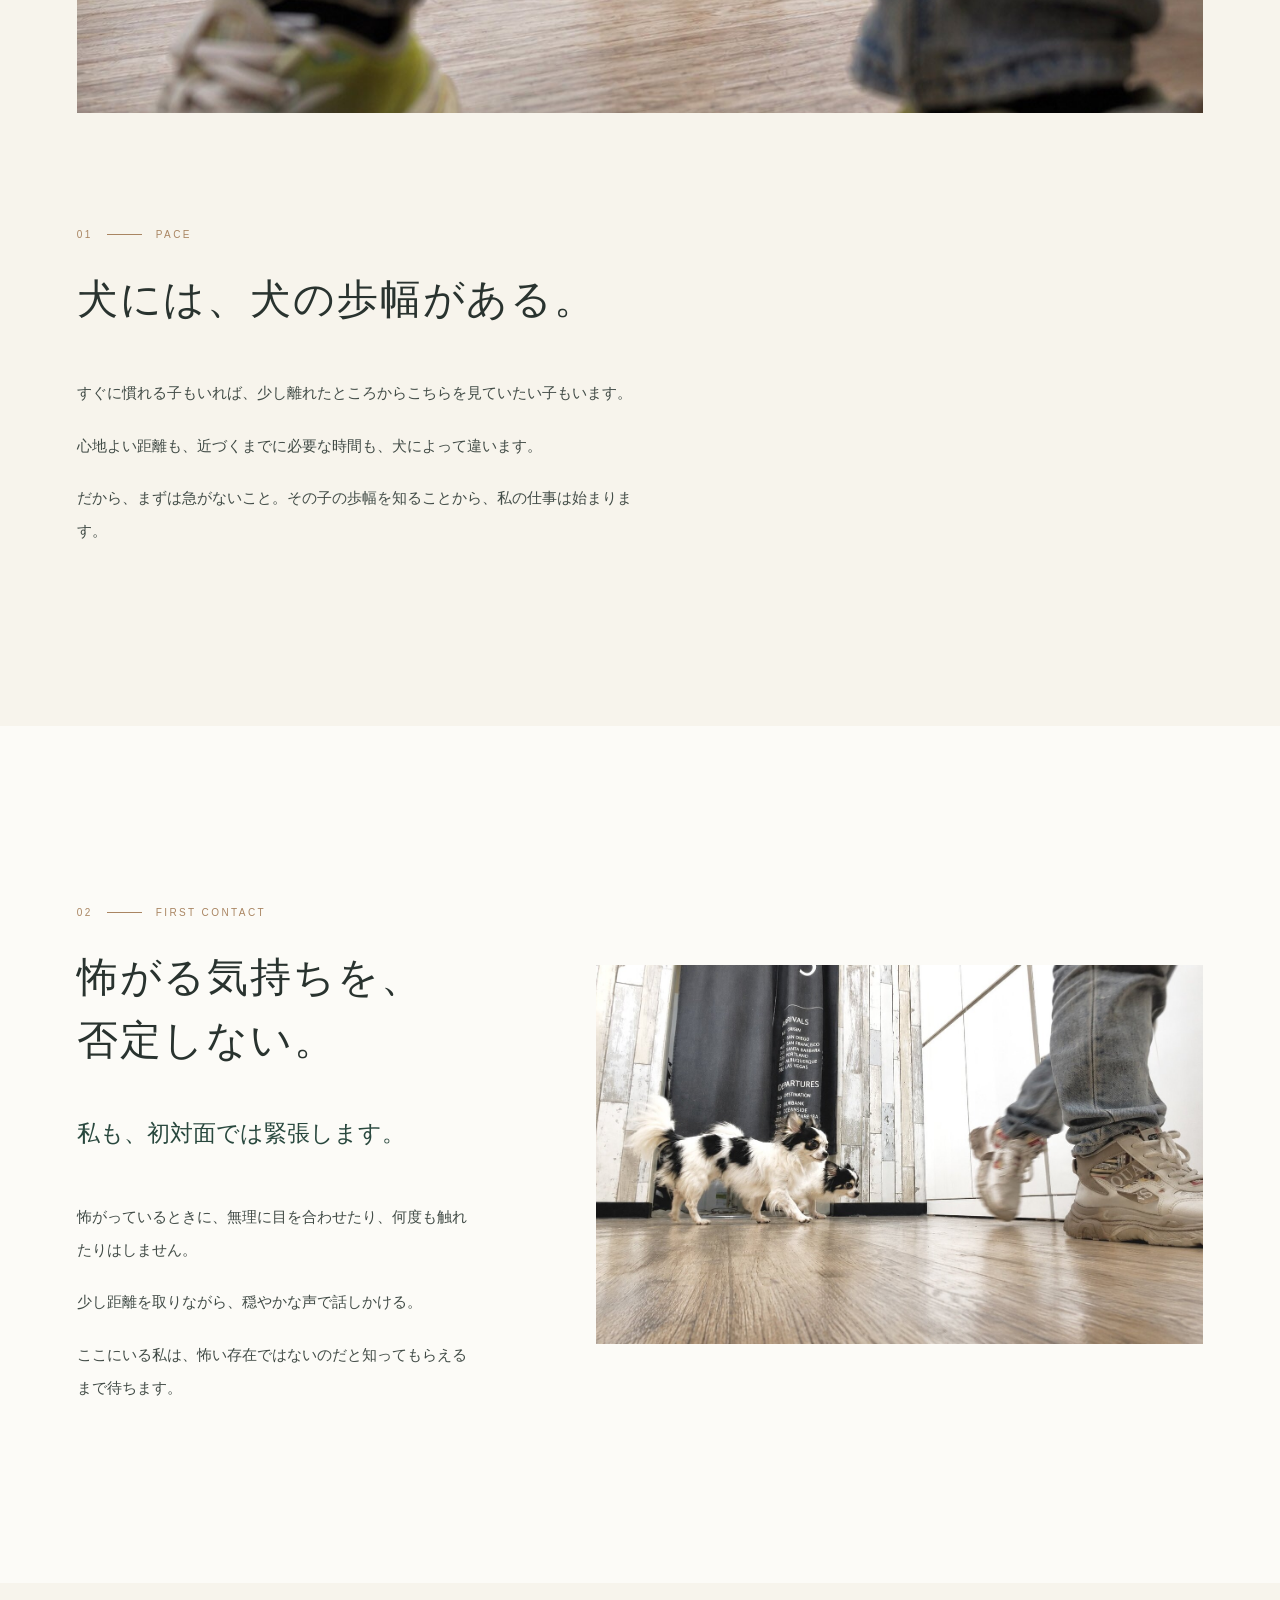
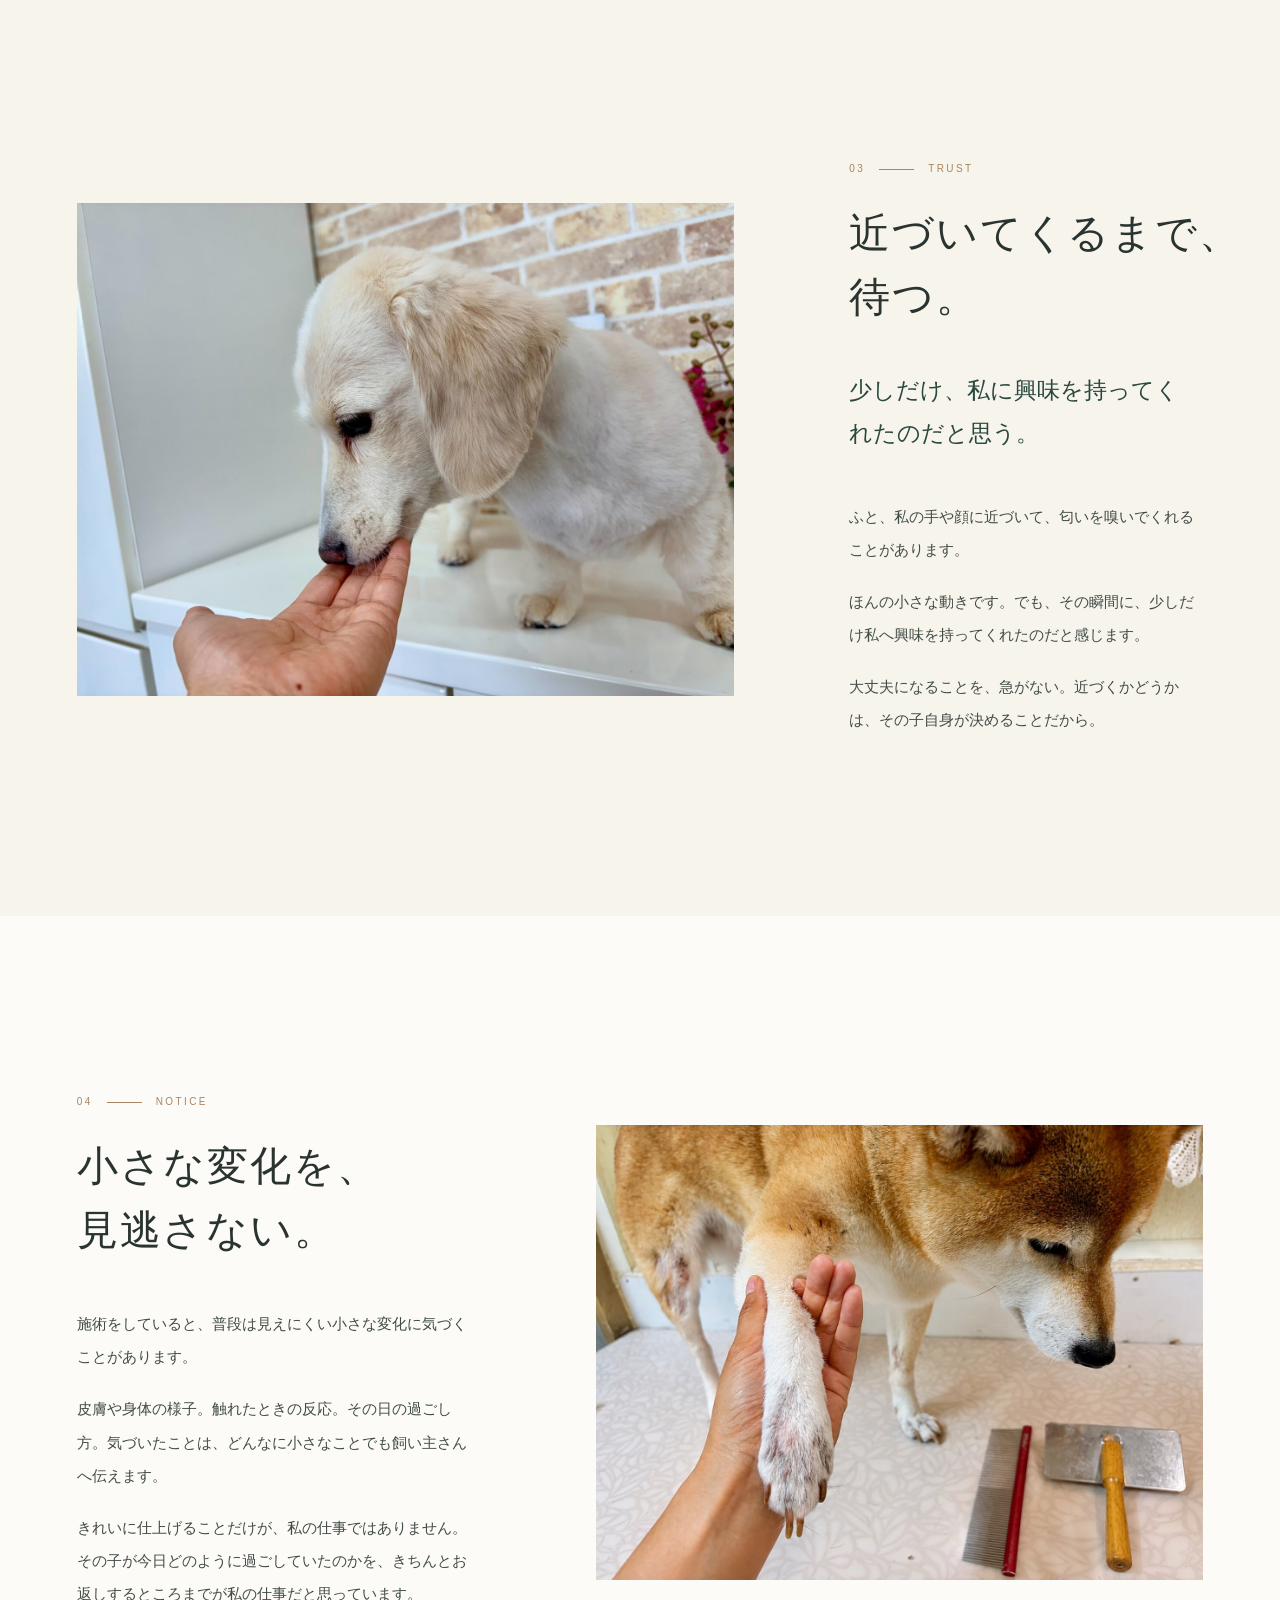
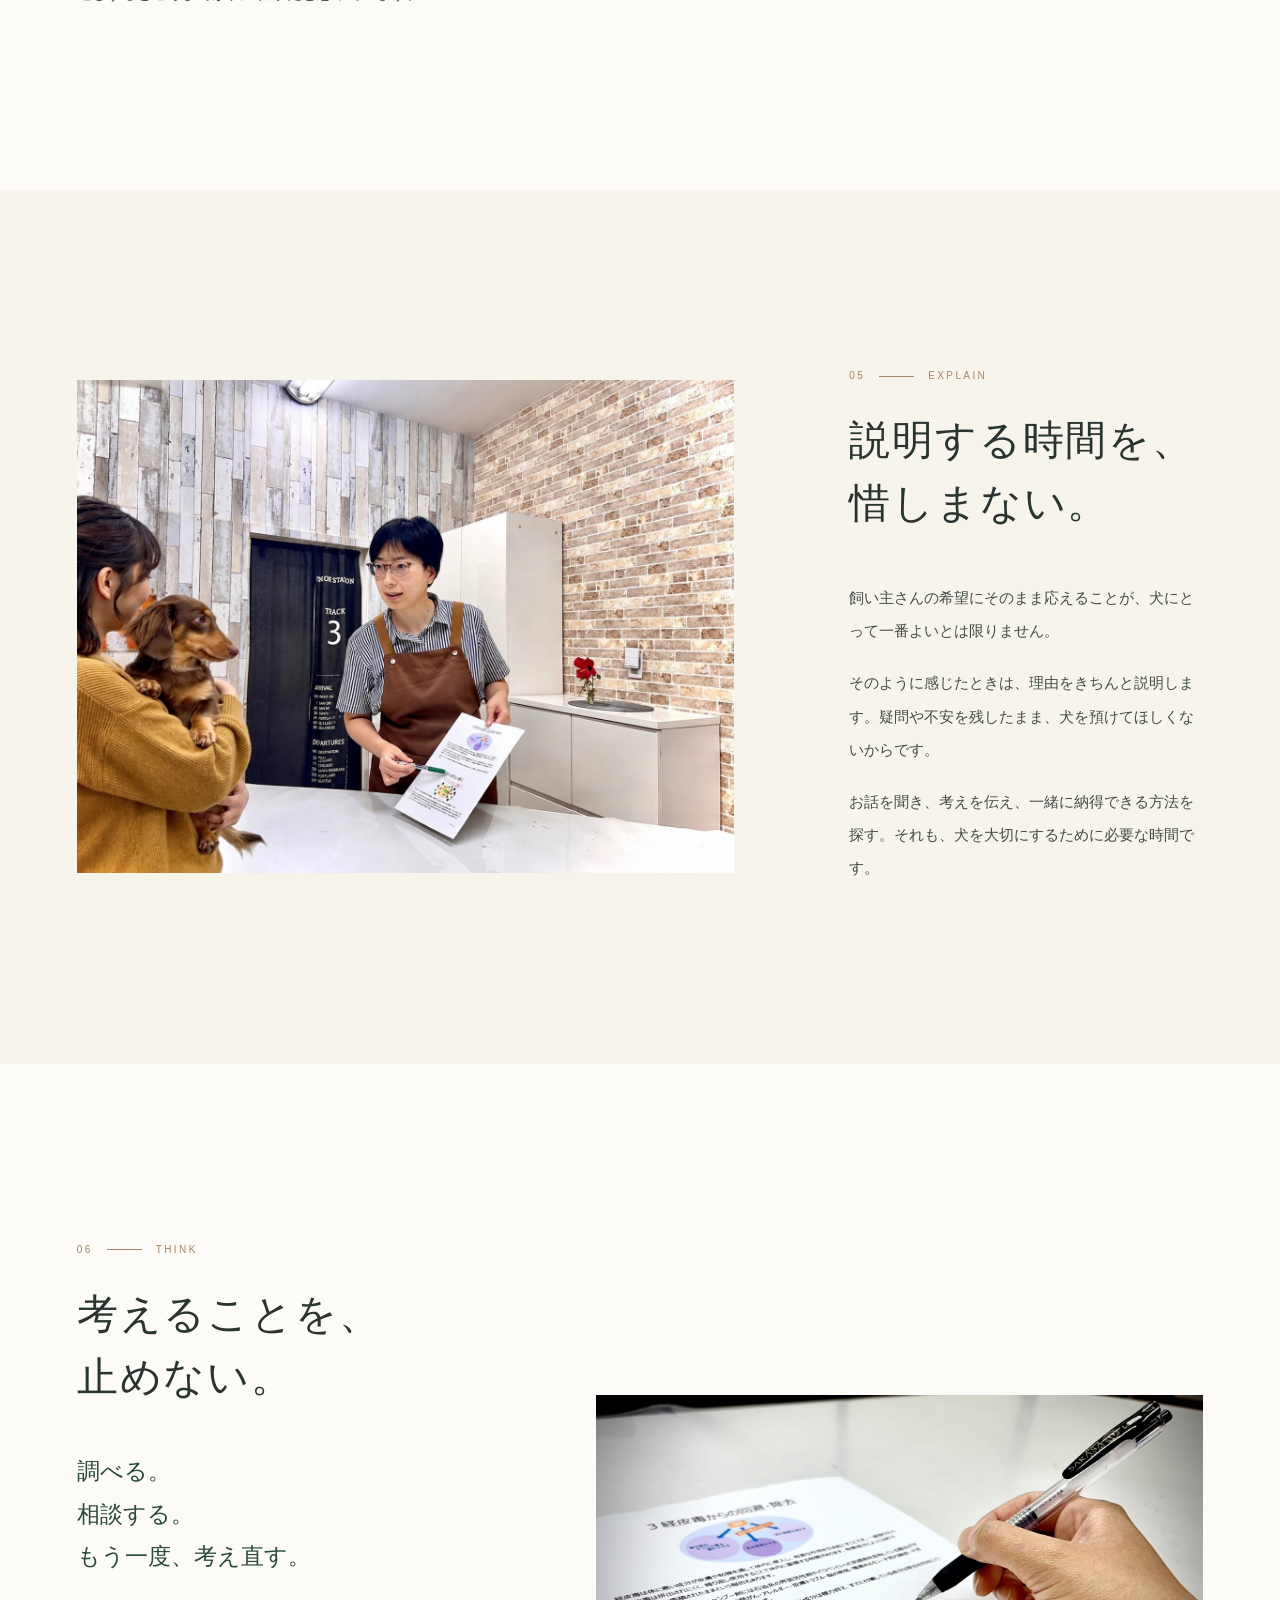
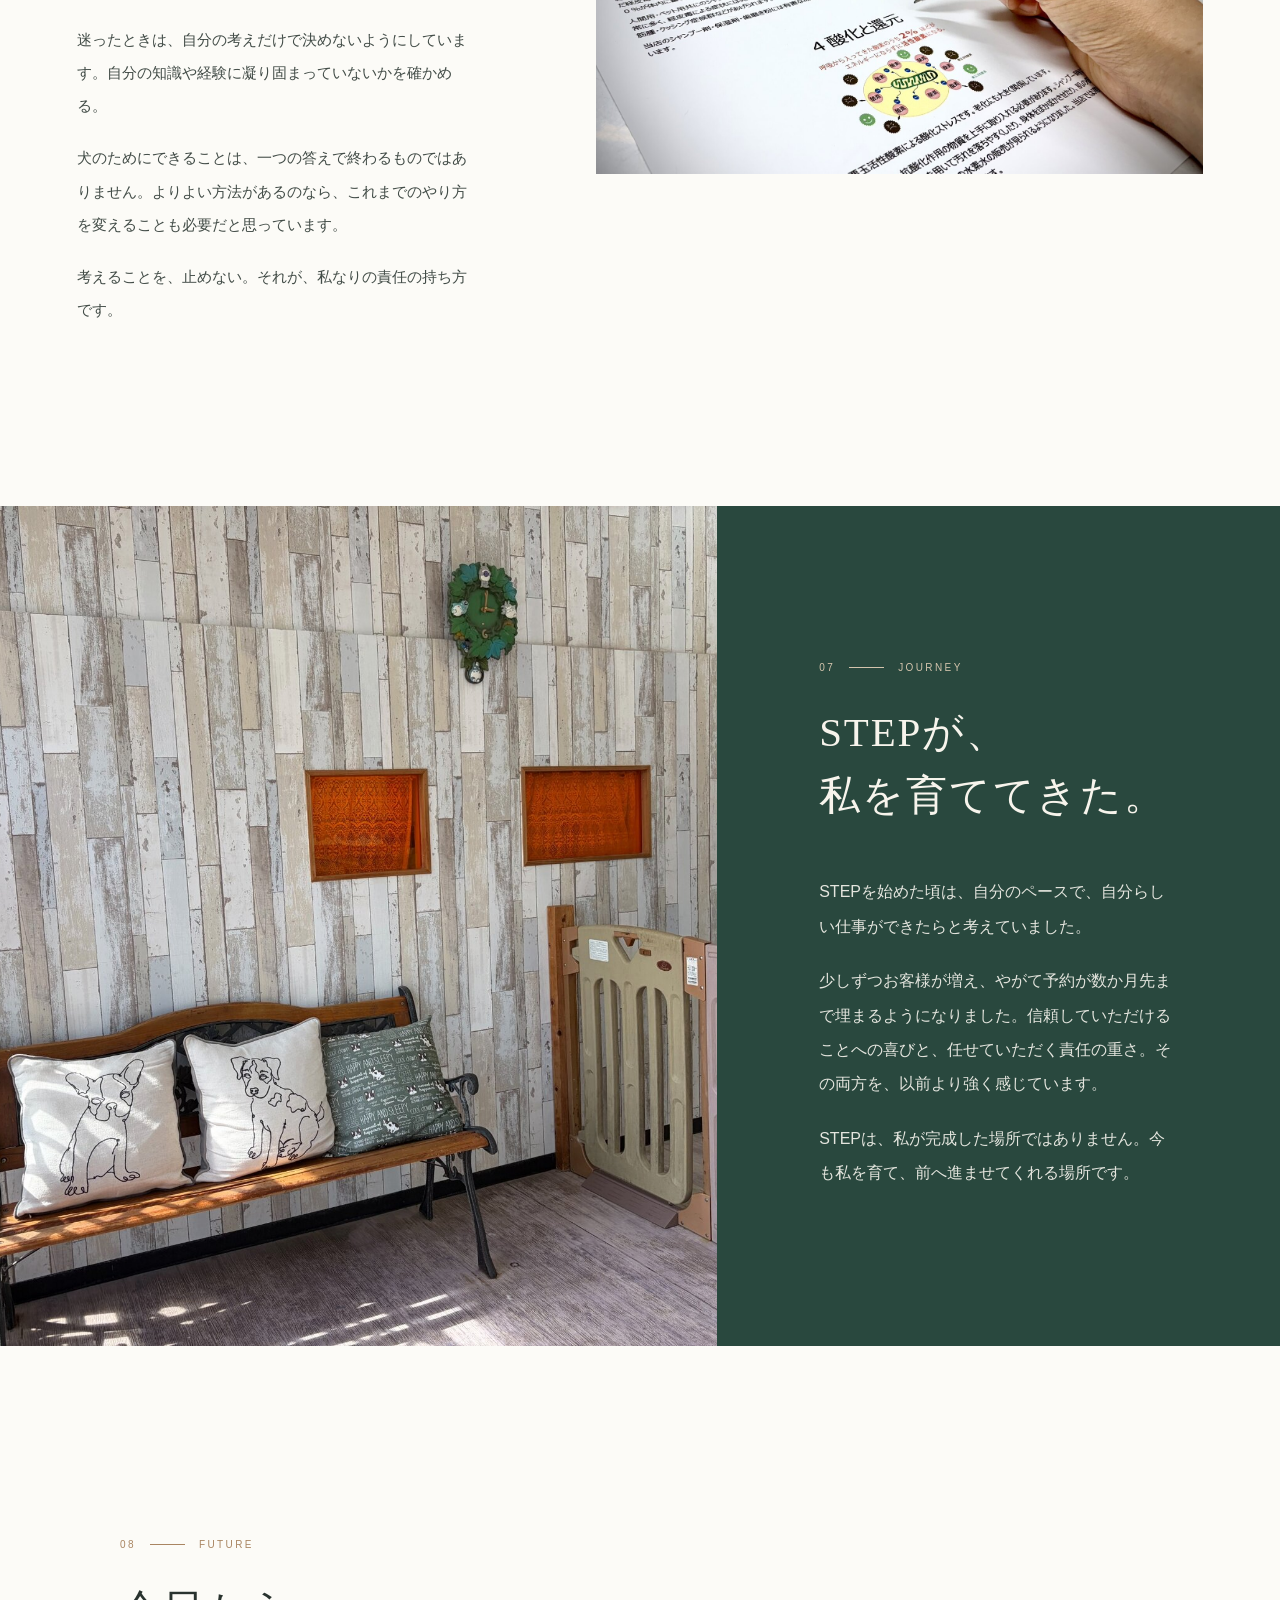
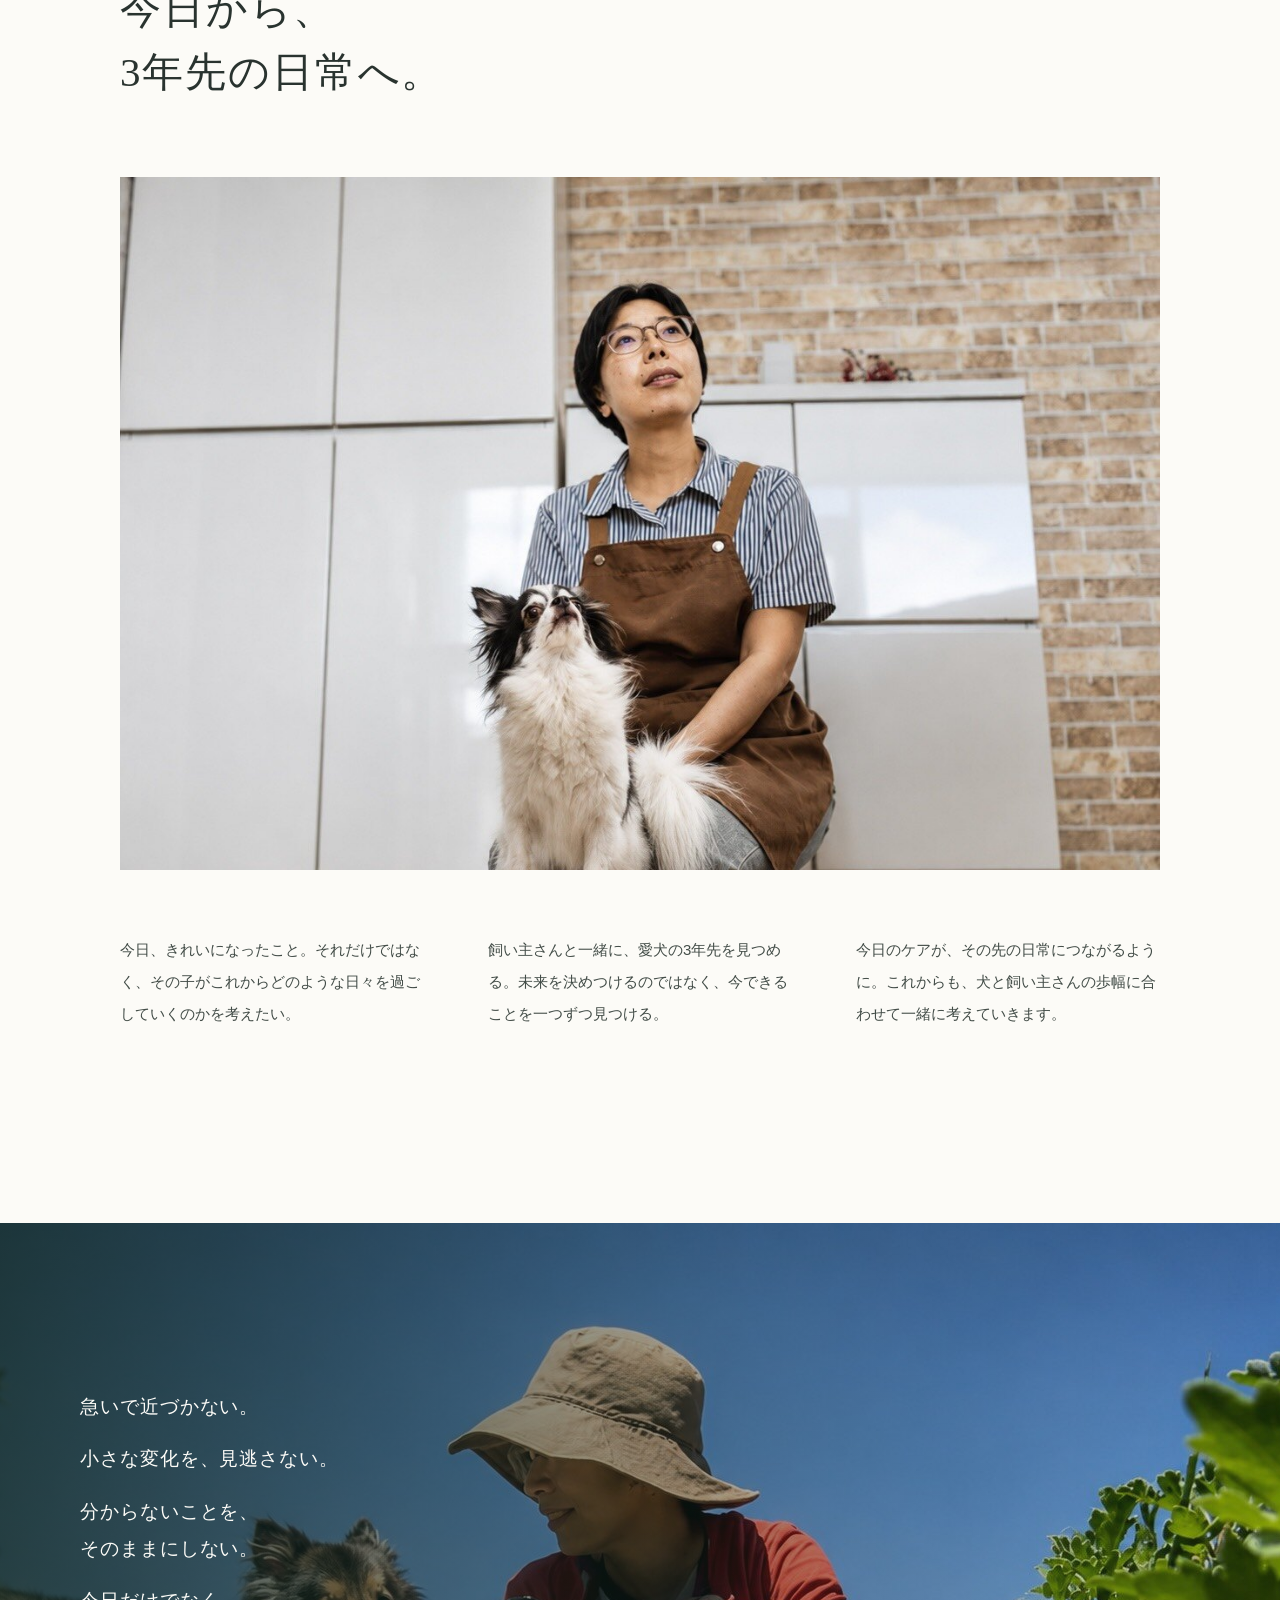
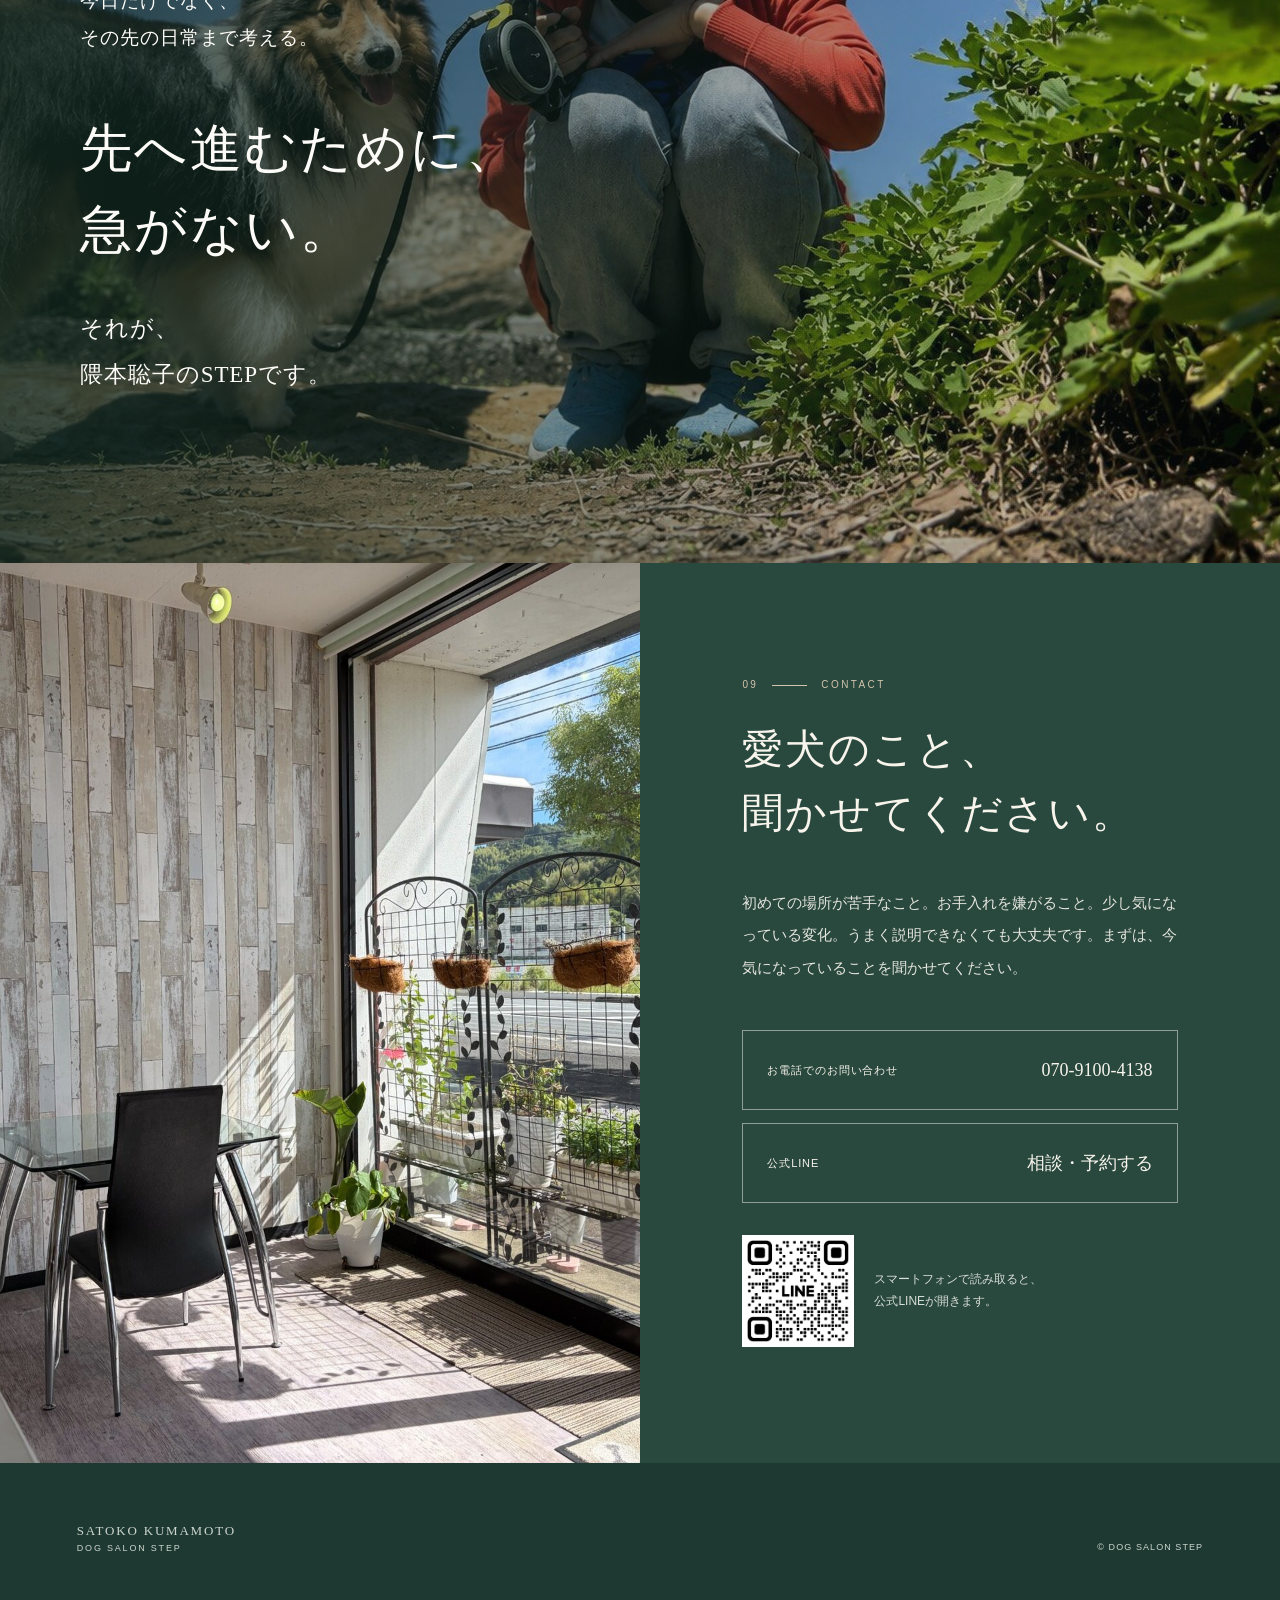
==== commit 5f513d84: "Add files via upload" ====
--- a/index.html
+++ b/index.html
@@ -7,8 +7,8 @@
   <meta name="theme-color" content="#29483e">
   <title>隈本聡子｜DOG SALON STEP</title>
   <link rel="icon" href="./favicon.svg" type="image/svg+xml">
-  <link rel="stylesheet" href="./site-v4.css">
-  <script src="./script.js" defer></script>
+  <link rel="stylesheet" href="./site-v6.css">
+  <script src="./script-v6.js" defer></script>
 </head>
 <body>
   <a class="skip-link" href="#main-content">本文へ移動</a>
@@ -177,5 +177,19 @@
   </main>
 
   <footer class="site-footer"><p><span>SATOKO KUMAMOTO</span>DOG SALON STEP</p><small>© DOG SALON STEP</small></footer>
+
+  <button type="button" class="save-fab" id="saveFab" aria-haspopup="dialog" aria-controls="saveModal" aria-expanded="false">保存</button>
+  <div class="save-overlay" id="saveOverlay" aria-hidden="true">
+    <div class="save-modal" id="saveModal" role="dialog" aria-modal="true" aria-labelledby="saveModalTitle">
+      <button type="button" class="save-close" id="saveClose" aria-label="保存メニューを閉じる">×</button>
+      <p class="save-eyebrow">SAVE THIS PAGE</p>
+      <h2 id="saveModalTitle">このページを保存</h2>
+      <ol class="save-guide">
+        <li><strong>ホーム画面に追加</strong><span>iPhoneは共有ボタンから「ホーム画面に追加」、AndroidはChromeメニューから「ホーム画面に追加」を選びます。</span></li>
+        <li><strong>ブックマーク</strong><span>Windowsは「Ctrl ＋ D」、Macは「⌘ ＋ D」で保存できます。</span></li>
+        <li><strong>PDFとして保存</strong><span>ブラウザの印刷機能から「PDFに保存」を選択してください。</span></li>
+      </ol>
+    </div>
+  </div>
 </body>
 </html>
--- a/site-v6.css
+++ b/site-v6.css
@@ -0,0 +1,200 @@
+:root {
+  --ivory: #f7f4ec;
+  --white: #fcfbf7;
+  --green: #29483e;
+  --ink: #29332f;
+  --muted: #68726c;
+  --wood: #a98562;
+  --line: #ddd9cf;
+  --serif: "Yu Mincho", "Hiragino Mincho ProN", "Hiragino Mincho Pro", "Noto Serif JP", serif;
+  --sans: "Hiragino Kaku Gothic ProN", "Yu Gothic", "Meiryo", "Noto Sans JP", sans-serif;
+}
+
+* { box-sizing: border-box; }
+html { scroll-behavior: smooth; background: var(--ivory); overflow-x: hidden; }
+body { width: 100%; max-width: 100%; margin: 0; background: var(--ivory); color: var(--ink); font-family: var(--sans); font-size: 16px; line-height: 2; overflow-x: hidden; }
+img { display: block; width: 100%; height: auto; }
+a { color: inherit; text-decoration: none; }
+h1, h2, p, figure { margin: 0; }
+h1, h2 { font-family: var(--serif); font-weight: 500; letter-spacing: .045em; line-height: 1.55; }
+
+.skip-link { position: fixed; z-index: 100; top: 8px; left: 8px; padding: 8px 14px; background: var(--white); color: var(--green); transform: translateY(-150%); }
+.skip-link:focus { transform: translateY(0); }
+.site-header { position: absolute; z-index: 20; top: 0; left: 0; display: flex; align-items: flex-start; justify-content: space-between; width: 100%; padding: 30px clamp(24px, 5vw, 76px); color: var(--green); }
+.brand { display: flex; flex-direction: column; font-family: var(--serif); font-size: 13px; letter-spacing: .16em; line-height: 1.45; }
+.brand small { font-family: var(--sans); font-size: 9px; letter-spacing: .23em; }
+.header-contact { border-bottom: 1px solid currentColor; font-size: 10px; letter-spacing: .22em; }
+
+.hero { position: relative; min-height: 720px; height: 100svh; overflow: hidden; background: #d6d4c9; }
+.hero > img { position: absolute; inset: 0; width: 100%; height: 100%; object-fit: cover; object-position: center 54%; }
+.hero-shade { position: absolute; inset: 0; background: linear-gradient(90deg, rgba(247,244,236,.58) 0%, rgba(247,244,236,.08) 48%, transparent 72%), linear-gradient(0deg, rgba(21,44,36,.18), transparent 35%); }
+.hero-copy { position: absolute; z-index: 2; left: clamp(28px, 8vw, 126px); top: 50%; transform: translateY(-42%); color: var(--green); }
+.hero-name { margin-bottom: 28px; font-family: var(--serif); font-size: 12px; letter-spacing: .18em; }
+.hero-name span { display: block; margin-top: 3px; font-family: var(--sans); font-size: 9px; letter-spacing: .25em; }
+.hero h1 { font-size: clamp(42px, 4.4vw, 68px); }
+.scroll-cue { position: absolute; z-index: 2; bottom: 0; left: clamp(28px, 8vw, 126px); display: flex; flex-direction: column; align-items: center; gap: 11px; color: var(--green); font-size: 8px; letter-spacing: .22em; writing-mode: vertical-rl; }
+.scroll-cue i { display: block; width: 1px; height: 74px; background: currentColor; }
+
+.story { padding: clamp(120px, 14vw, 220px) clamp(24px, 6vw, 94px); }
+.story:nth-of-type(odd) { background: var(--white); }
+.story-inner { display: grid; grid-template-columns: minmax(280px, .8fr) minmax(430px, 1.2fr); gap: clamp(70px, 9vw, 150px); align-items: center; max-width: 1240px; margin: 0 auto; }
+.story:nth-of-type(even) .story-copy { order: 2; }
+.story:nth-of-type(even) .story-figure { order: 1; }
+.eyebrow { display: flex; align-items: center; gap: 14px; margin-bottom: 26px; color: var(--wood); font-size: 10px; letter-spacing: .24em; line-height: 1.4; }
+.eyebrow span { display: inline-flex; align-items: center; gap: 14px; }
+.eyebrow span::after { content: ""; width: 35px; height: 1px; background: currentColor; }
+.eyebrow.light { color: #d3c4ad; }
+.story h2, .future h2, .journey h2, .contact h2 { font-size: clamp(31px, 3.2vw, 49px); text-wrap: balance; word-break: keep-all; }
+.story-body { max-width: 560px; margin-top: 45px; color: #424c47; font-size: clamp(15px, 1.18vw, 17px); line-height: 2.2; }
+.story-body p + p { margin-top: 1.25em; }
+.story-quote { margin: 40px 0 0; color: var(--green); font-family: var(--serif); font-size: clamp(20px, 1.8vw, 27px); line-height: 1.85; white-space: pre-line; }
+.story-quote span { display: block; }
+.story-figure { overflow: hidden; }
+.story-figure img { aspect-ratio: 4 / 3; object-fit: cover; transition: transform 1.2s ease; }
+.story-2 .story-figure img, .story-6 .story-figure img { aspect-ratio: 16 / 10; }
+.story-3 .story-figure { max-width: 650px; }
+.story-3 .story-figure img { object-position: 48% center; }
+.story-4 .story-figure { max-width: 620px; justify-self: center; }
+.story-1 .story-inner { grid-template-columns: 1fr; max-width: 1200px; }
+.story-1 .story-copy { order: 1; max-width: 650px; }
+.story-1 .story-figure { order: 2; width: 100%; max-width: none; }
+.story-1 .story-figure img { aspect-ratio: 16 / 9; }
+.story-3 .story-inner,
+.story-5 .story-inner { grid-template-columns: minmax(560px, 1.3fr) minmax(320px, .7fr); max-width: 1320px; }
+.story-3 .story-figure,
+.story-5 .story-figure { width: 100%; max-width: none; }
+
+.journey { display: grid; grid-template-columns: 1.12fr .88fr; min-height: 840px; background: var(--green); color: var(--ivory); }
+.journey-image { min-height: 740px; }
+.journey-image img { width: 100%; height: 100%; object-fit: cover; }
+.journey-copy { display: flex; flex-direction: column; justify-content: center; padding: clamp(70px, 8vw, 140px); }
+.journey-copy h2 { margin-bottom: 48px; }
+.journey-copy > p:not(.eyebrow) { max-width: 510px; color: #e4e5de; font-size: 16px; line-height: 2.15; }
+.journey-copy > p + p { margin-top: 20px; }
+
+.future { padding: clamp(130px, 15vw, 230px) clamp(24px, 7vw, 110px); background: var(--white); }
+.future-head, .future-copy { width: min(100%, 1040px); margin: 0 auto; }
+.future-head { margin-bottom: 72px; }
+.future-image { width: min(100%, 1040px); margin: 0 auto; }
+.future-image img { aspect-ratio: 3 / 2; object-fit: cover; }
+.future-copy { display: grid; grid-template-columns: repeat(3, 1fr); gap: clamp(30px, 5vw, 75px); margin-top: 64px; color: #424c47; font-size: 15px; line-height: 2.15; }
+
+.epilogue { position: relative; min-height: 940px; display: flex; align-items: center; overflow: hidden; color: var(--white); }
+.epilogue > img { position: absolute; inset: 0; width: 100%; height: 100%; object-fit: cover; object-position: 50% center; }
+.epilogue-shade { position: absolute; inset: 0; background: linear-gradient(90deg, rgba(18,40,32,.82), rgba(18,40,32,.36) 58%, rgba(18,40,32,.1)); }
+.epilogue-copy { position: relative; z-index: 1; width: min(90%, 1120px); margin: 0 auto; padding: 130px 0; font-family: var(--serif); font-size: clamp(16px, 1.45vw, 21px); line-height: 2; letter-spacing: .05em; }
+.epilogue-copy > p + p { margin-top: 15px; }
+.epilogue h2 { margin: 52px 0 34px; font-size: clamp(37px, 4.1vw, 61px); }
+.epilogue-end { font-size: clamp(18px, 1.8vw, 26px); }
+
+.contact { display: grid; grid-template-columns: 1fr 1fr; background: var(--green); color: var(--ivory); }
+.contact-photo { min-height: 900px; }
+.contact-photo img { width: 100%; height: 100%; object-fit: cover; }
+.contact-copy { padding: clamp(80px, 8vw, 140px); align-self: center; }
+.contact-intro { max-width: 560px; margin-top: 42px; color: #e4e5de; font-size: 15px; line-height: 2.15; }
+.contact-actions { display: grid; gap: 13px; max-width: 520px; margin-top: 46px; }
+.contact-button { display: flex; align-items: center; justify-content: space-between; min-height: 80px; padding: 16px 24px; border: 1px solid rgba(247,244,236,.5); transition: color .3s ease, background .3s ease; }
+.contact-button span { font-size: 11px; letter-spacing: .08em; }
+.contact-button strong { font-family: var(--serif); font-size: 18px; font-weight: 500; }
+.contact-button:hover, .contact-button:focus-visible { background: var(--ivory); color: var(--green); outline: none; }
+.qr-area { display: flex; align-items: center; gap: 20px; margin-top: 32px; color: #d8ded8; font-size: 12px; line-height: 1.8; }
+.qr-area img { width: 112px; height: 112px; background: white; }
+.site-footer { display: flex; align-items: flex-end; justify-content: space-between; padding: 58px clamp(24px, 6vw, 94px); background: #1e3931; color: #ccd6cf; }
+.site-footer p { display: flex; flex-direction: column; font-size: 9px; letter-spacing: .2em; line-height: 1.6; }
+.site-footer p span { font-family: var(--serif); font-size: 13px; }
+.site-footer small { font-size: 9px; letter-spacing: .12em; }
+
+.save-fab { position: fixed; z-index: 120; right: 24px; bottom: 24px; min-width: 74px; min-height: 48px; padding: 10px 20px; border: 1px solid rgba(41,72,62,.42); border-radius: 999px; background: rgba(252,251,247,.94); color: var(--green); box-shadow: 0 8px 28px rgba(30,57,49,.14); font-family: var(--sans); font-size: 13px; letter-spacing: .16em; cursor: pointer; backdrop-filter: blur(8px); transition: background .25s ease, color .25s ease, transform .25s ease; }
+.save-fab:hover, .save-fab:focus-visible { background: var(--green); color: var(--white); transform: translateY(-2px); outline: none; }
+.save-overlay { position: fixed; z-index: 200; inset: 0; display: grid; place-items: center; padding: 24px; background: rgba(22,38,32,.58); opacity: 0; visibility: hidden; pointer-events: none; transition: opacity .25s ease, visibility 0s linear .25s; }
+.save-overlay.is-open { opacity: 1; visibility: visible; pointer-events: auto; transition-delay: 0s; }
+.save-modal { position: relative; width: min(100%, 540px); max-height: calc(100svh - 48px); overflow-y: auto; padding: clamp(38px, 6vw, 58px); background: var(--white); color: var(--ink); box-shadow: 0 24px 70px rgba(15,36,29,.24); transform: scale(.97); transition: transform .25s ease; }
+.save-overlay.is-open .save-modal { transform: scale(1); }
+.save-close { position: absolute; top: 14px; right: 16px; width: 42px; height: 42px; border: 0; background: transparent; color: var(--green); font-size: 28px; line-height: 1; cursor: pointer; }
+.save-eyebrow { margin-bottom: 12px; color: var(--wood); font-size: 9px; letter-spacing: .22em; }
+.save-modal h2 { color: var(--green); font-size: clamp(27px, 4vw, 36px); }
+.save-guide { display: grid; gap: 24px; margin: 34px 0 0; padding: 0; list-style: none; counter-reset: save-step; }
+.save-guide li { position: relative; padding-left: 38px; counter-increment: save-step; }
+.save-guide li::before { content: "0" counter(save-step); position: absolute; top: 1px; left: 0; color: var(--wood); font-family: var(--serif); font-size: 13px; }
+.save-guide strong, .save-guide span { display: block; }
+.save-guide strong { color: var(--green); font-family: var(--serif); font-size: 18px; font-weight: 500; }
+.save-guide span { margin-top: 5px; color: var(--muted); font-size: 13px; line-height: 1.8; }
+
+.js [data-reveal] { opacity: 0; transform: translateY(12px); transition: opacity .72s ease, transform .72s ease; }
+.js [data-reveal].is-visible { opacity: 1; transform: translateY(0); }
+
+@media (max-width: 900px) {
+  .story-inner { grid-template-columns: 1fr; gap: 52px; }
+  .story-1 .story-inner,
+  .story-3 .story-inner,
+  .story-5 .story-inner { grid-template-columns: 1fr; }
+  .story-copy, .story:nth-of-type(even) .story-copy { order: 1; }
+  .story-figure, .story:nth-of-type(even) .story-figure { order: 2; width: 100%; max-width: none; }
+  .journey, .contact { grid-template-columns: 1fr; }
+  .journey-image, .contact-photo { min-height: 65vw; }
+  .journey-copy, .contact-copy { padding: 100px clamp(24px, 8vw, 70px); }
+  .future-copy { grid-template-columns: 1fr; max-width: 680px; gap: 24px; }
+  .future-head, .future-image { max-width: 680px; }
+  .contact-photo { order: 1; }
+  .contact-copy { order: 2; }
+}
+
+@media (max-width: 600px) {
+  body { font-size: 16px; }
+  .site-header { padding: 21px 24px; }
+  .brand { font-size: 10px; }
+  .brand small { font-size: 7px; }
+  .hero { min-height: 640px; height: 100svh; }
+  .hero > img { object-position: 59% center; }
+  .hero-shade { background: linear-gradient(180deg, rgba(247,244,236,.62), rgba(247,244,236,.02) 48%, rgba(15,36,29,.18)); }
+  .hero-copy { top: 31%; left: 24px; right: 24px; transform: none; }
+  .hero-name { display: none; }
+  .hero h1 { max-width: 100%; font-size: clamp(24px, 7.2vw, 29px); line-height: 1.55; letter-spacing: 0; white-space: normal; }
+  .scroll-cue { left: 24px; }
+  .story { padding: 112px 24px; }
+  .story-inner { gap: 42px; }
+  .story h2, .future h2, .journey h2, .contact h2 { font-size: clamp(27px, 8vw, 34px); line-height: 1.65; word-break: normal; overflow-wrap: anywhere; }
+  .story-body { margin-top: 32px; font-size: 15px; line-height: 2.05; }
+  .story-quote { margin-top: 32px; font-size: 21px; }
+  .story-figure img { aspect-ratio: 4 / 3; }
+  .story-1 .story-figure,
+  .story-3 .story-figure,
+  .story-5 .story-figure { width: 100%; max-width: none; margin-left: 0; }
+  .story-1 .story-figure img { aspect-ratio: 16 / 10; }
+  .story-4 .story-figure { width: 100%; margin-left: 0; }
+  .story-1 .story-figure img { object-position: center; }
+  .story-2 .story-figure img { aspect-ratio: 4 / 3; object-position: 46% center; }
+  .journey-image, .contact-photo { min-height: 78vw; }
+  .journey-copy, .contact-copy { padding: 100px 24px; }
+  .journey-copy h2 { margin-bottom: 36px; }
+  .journey-copy > p:not(.eyebrow) { font-size: 15px; line-height: 2.05; }
+  .future { padding: 112px 24px; }
+  .future-head { margin-bottom: 44px; }
+  .future-image img { aspect-ratio: 4 / 3; object-position: center; }
+  .future-copy { margin-top: 42px; font-size: 15px; line-height: 2.05; }
+  .epilogue { min-height: 850px; align-items: flex-end; }
+  .epilogue > img { object-position: 51% center; }
+  .epilogue-shade { background: linear-gradient(90deg, rgba(15,36,29,.84), rgba(15,36,29,.28)), linear-gradient(0deg, rgba(15,36,29,.6), transparent 55%); }
+  .epilogue-copy { width: auto; margin: 0; padding: 100px 24px; font-size: 15px; }
+  .epilogue h2 { margin: 42px 0 28px; font-size: 36px; }
+  .contact-intro { margin-top: 34px; font-size: 15px; }
+  .contact-button { min-height: 74px; padding: 13px 17px; }
+  .contact-button span { font-size: 10px; }
+  .contact-button strong { font-size: 16px; }
+  .qr-area { display: none; }
+  .site-footer { flex-direction: column; align-items: flex-start; gap: 28px; padding: 46px 24px; }
+  .save-fab { right: 16px; bottom: calc(16px + env(safe-area-inset-bottom)); min-width: 68px; min-height: 44px; padding: 9px 17px; font-size: 12px; }
+  .save-overlay { padding: 18px; }
+  .save-modal { max-height: calc(100svh - 36px); padding: 42px 25px 34px; }
+  .save-guide { gap: 21px; margin-top: 28px; }
+}
+
+@media print {
+  .save-fab, .save-overlay { display: none !important; }
+}
+
+@media (prefers-reduced-motion: reduce) {
+  html { scroll-behavior: auto; }
+  *, *::before, *::after { animation-duration: .01ms !important; animation-iteration-count: 1 !important; transition-duration: .01ms !important; }
+  .js [data-reveal] { opacity: 1; transform: none; }
+}
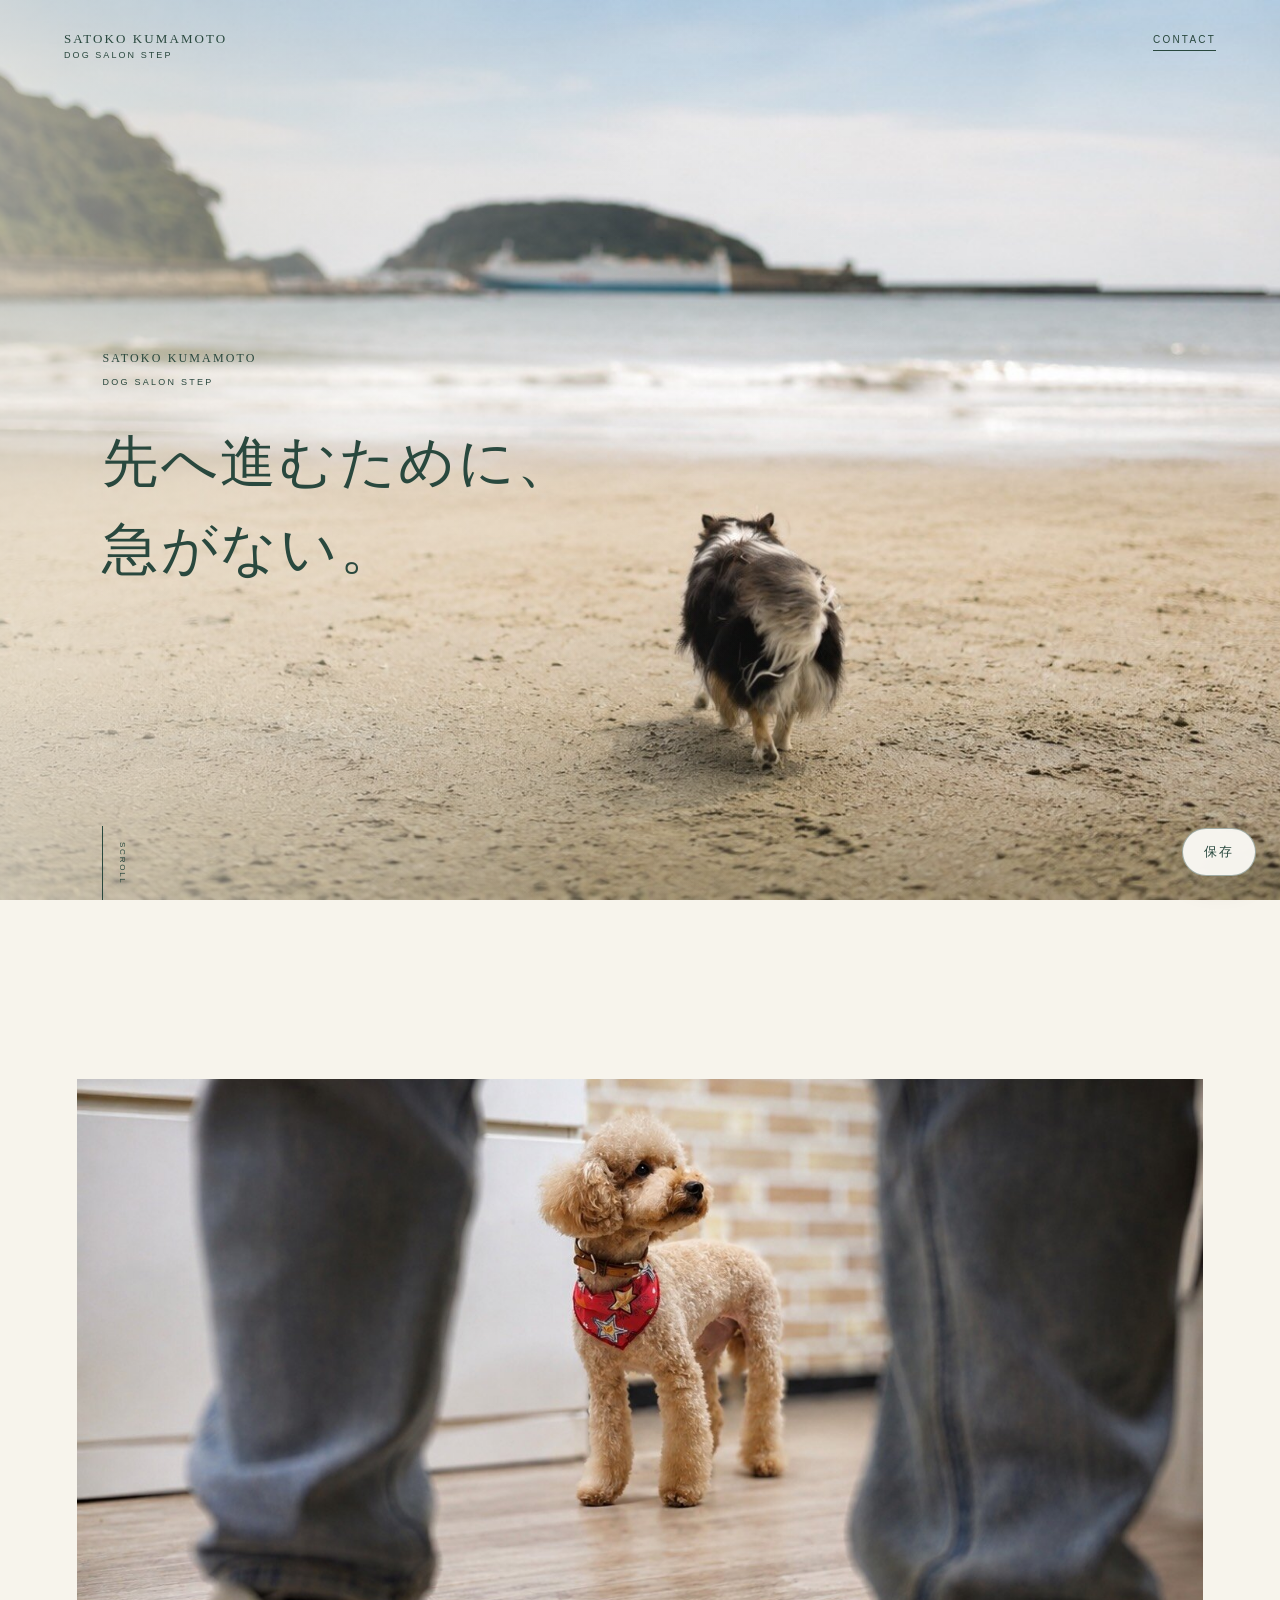
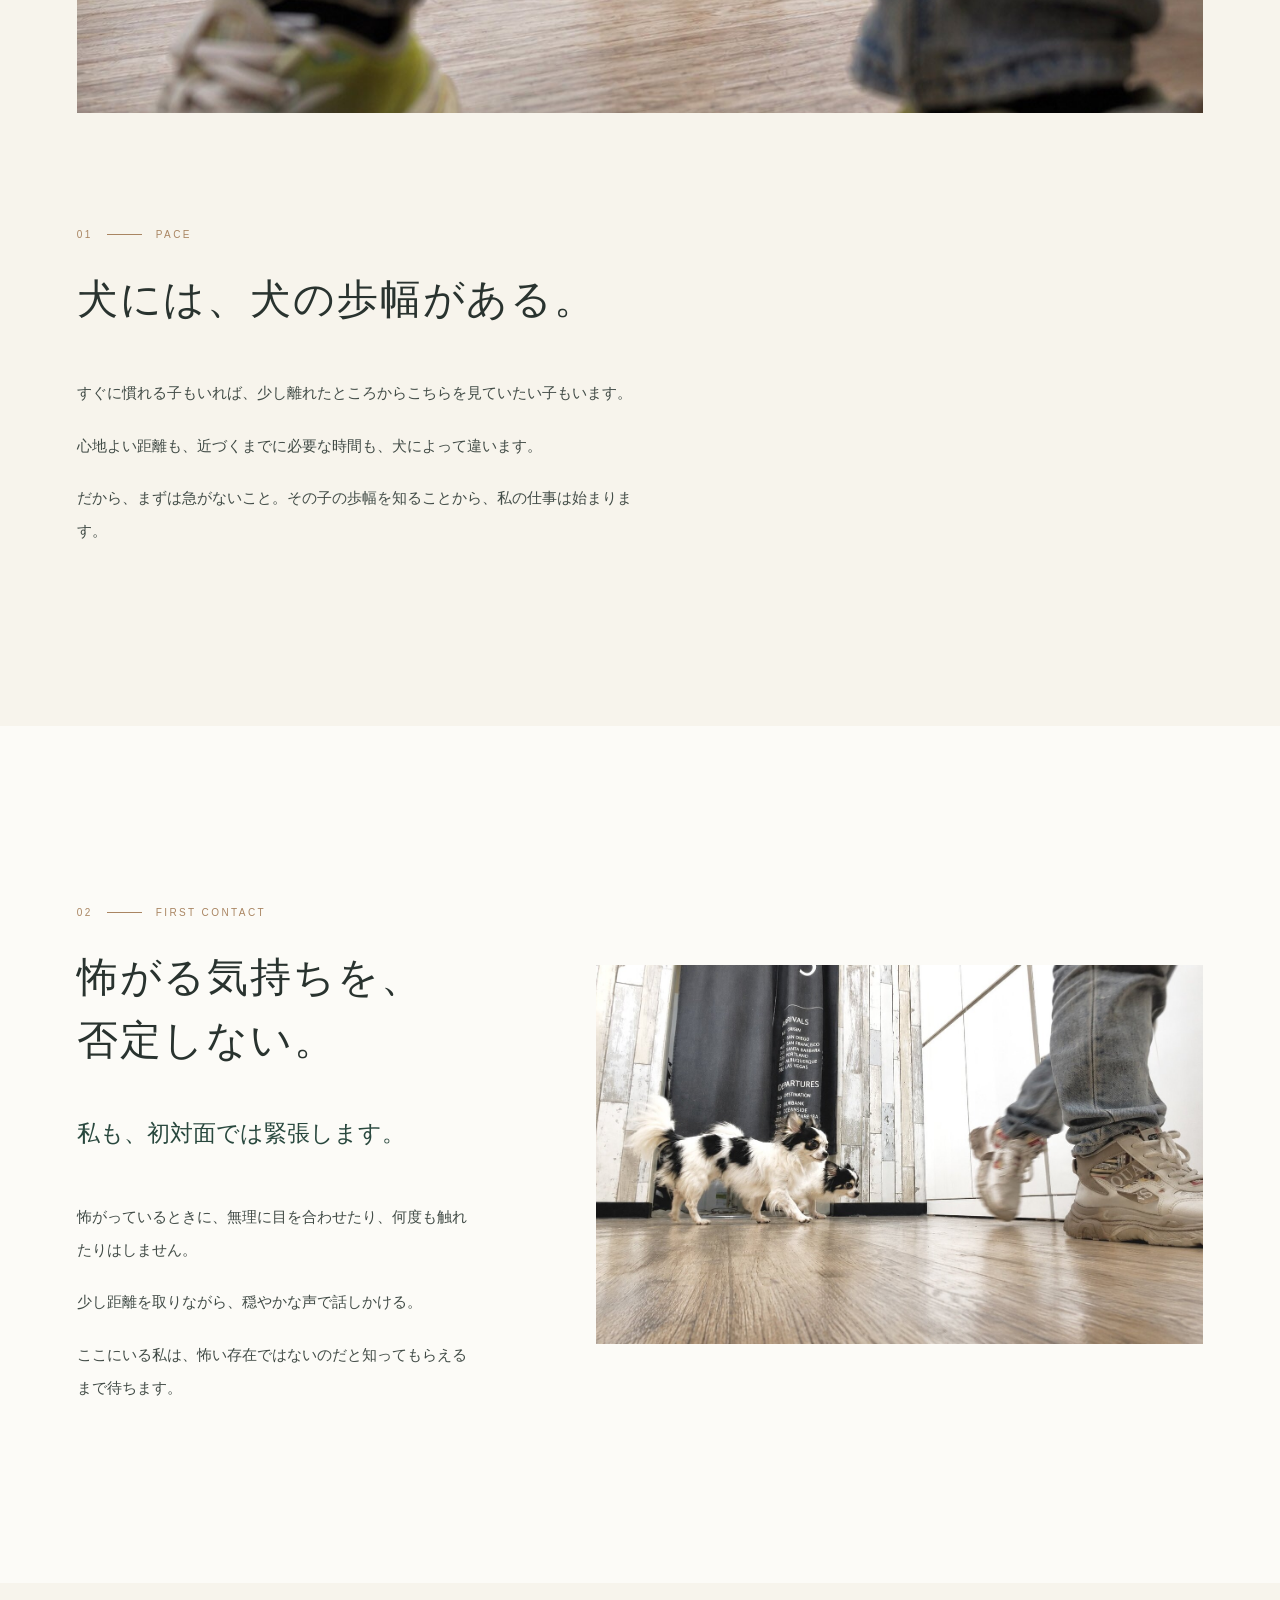
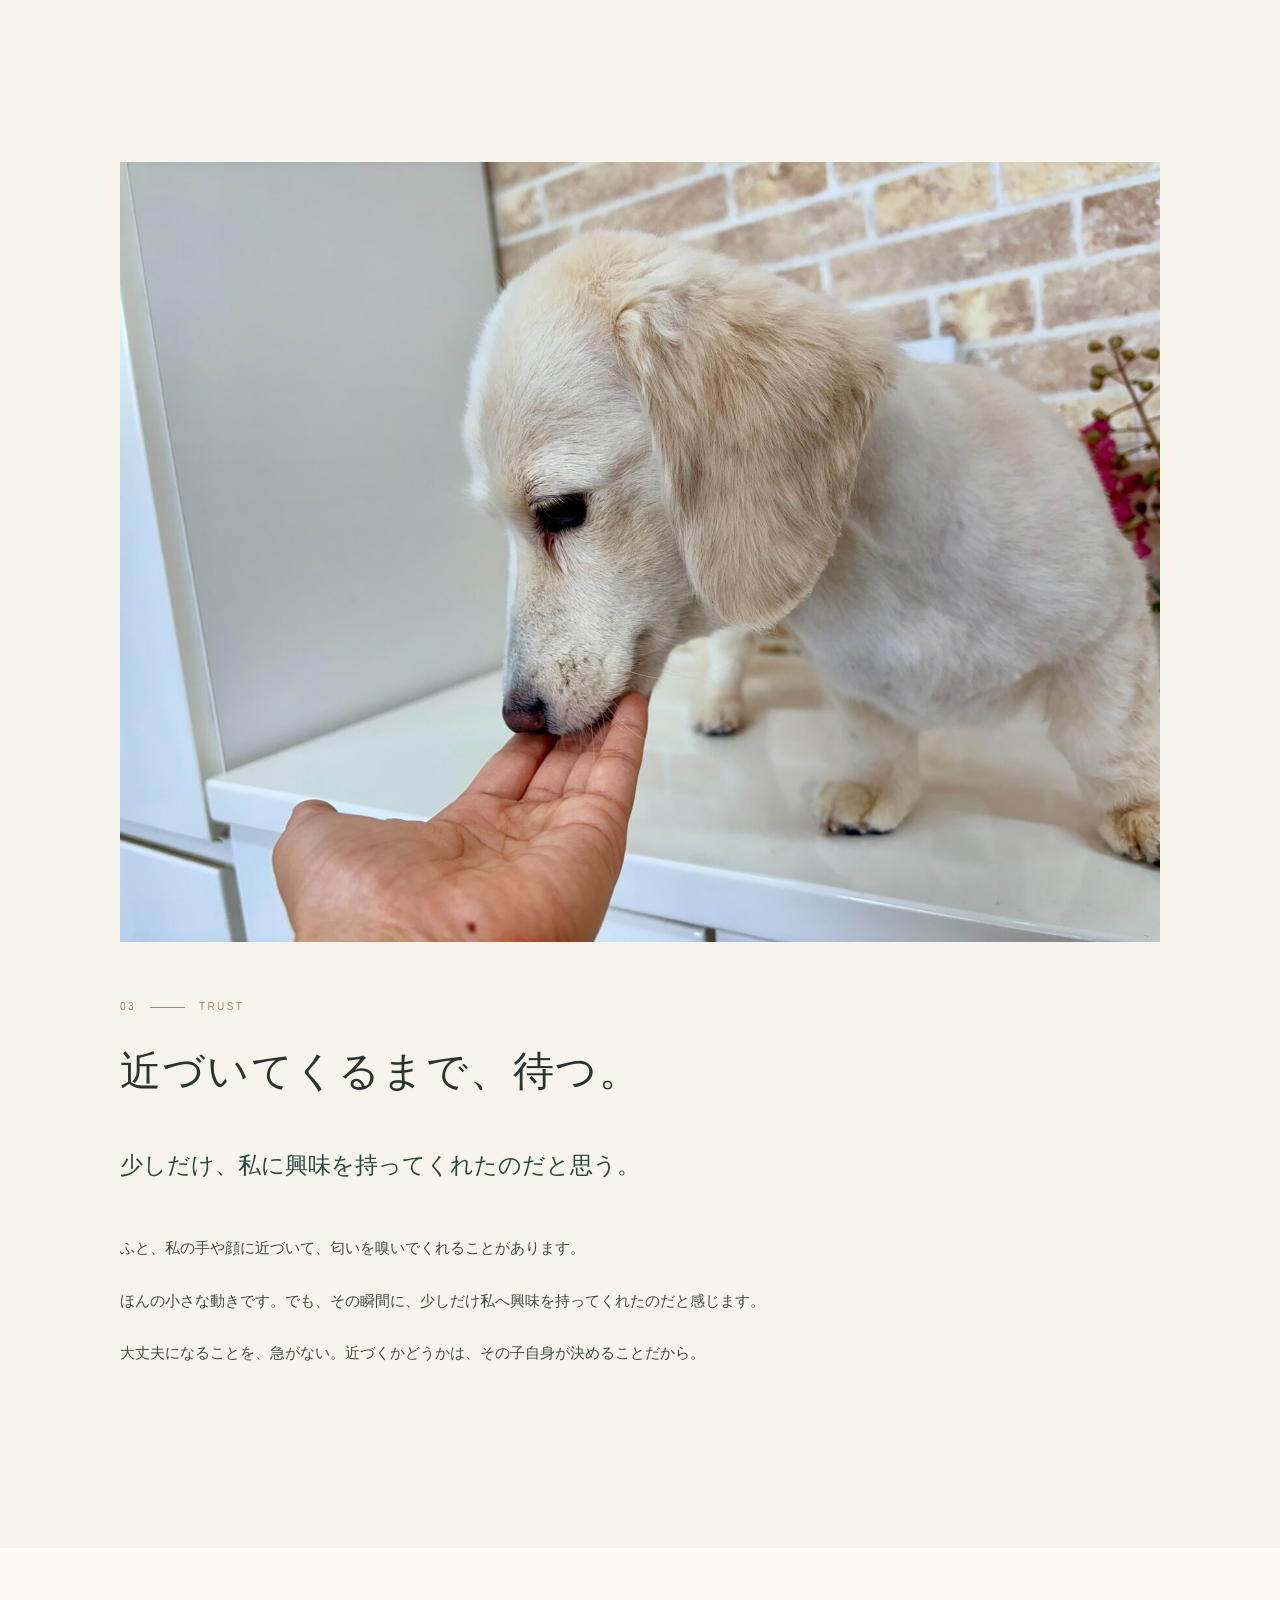
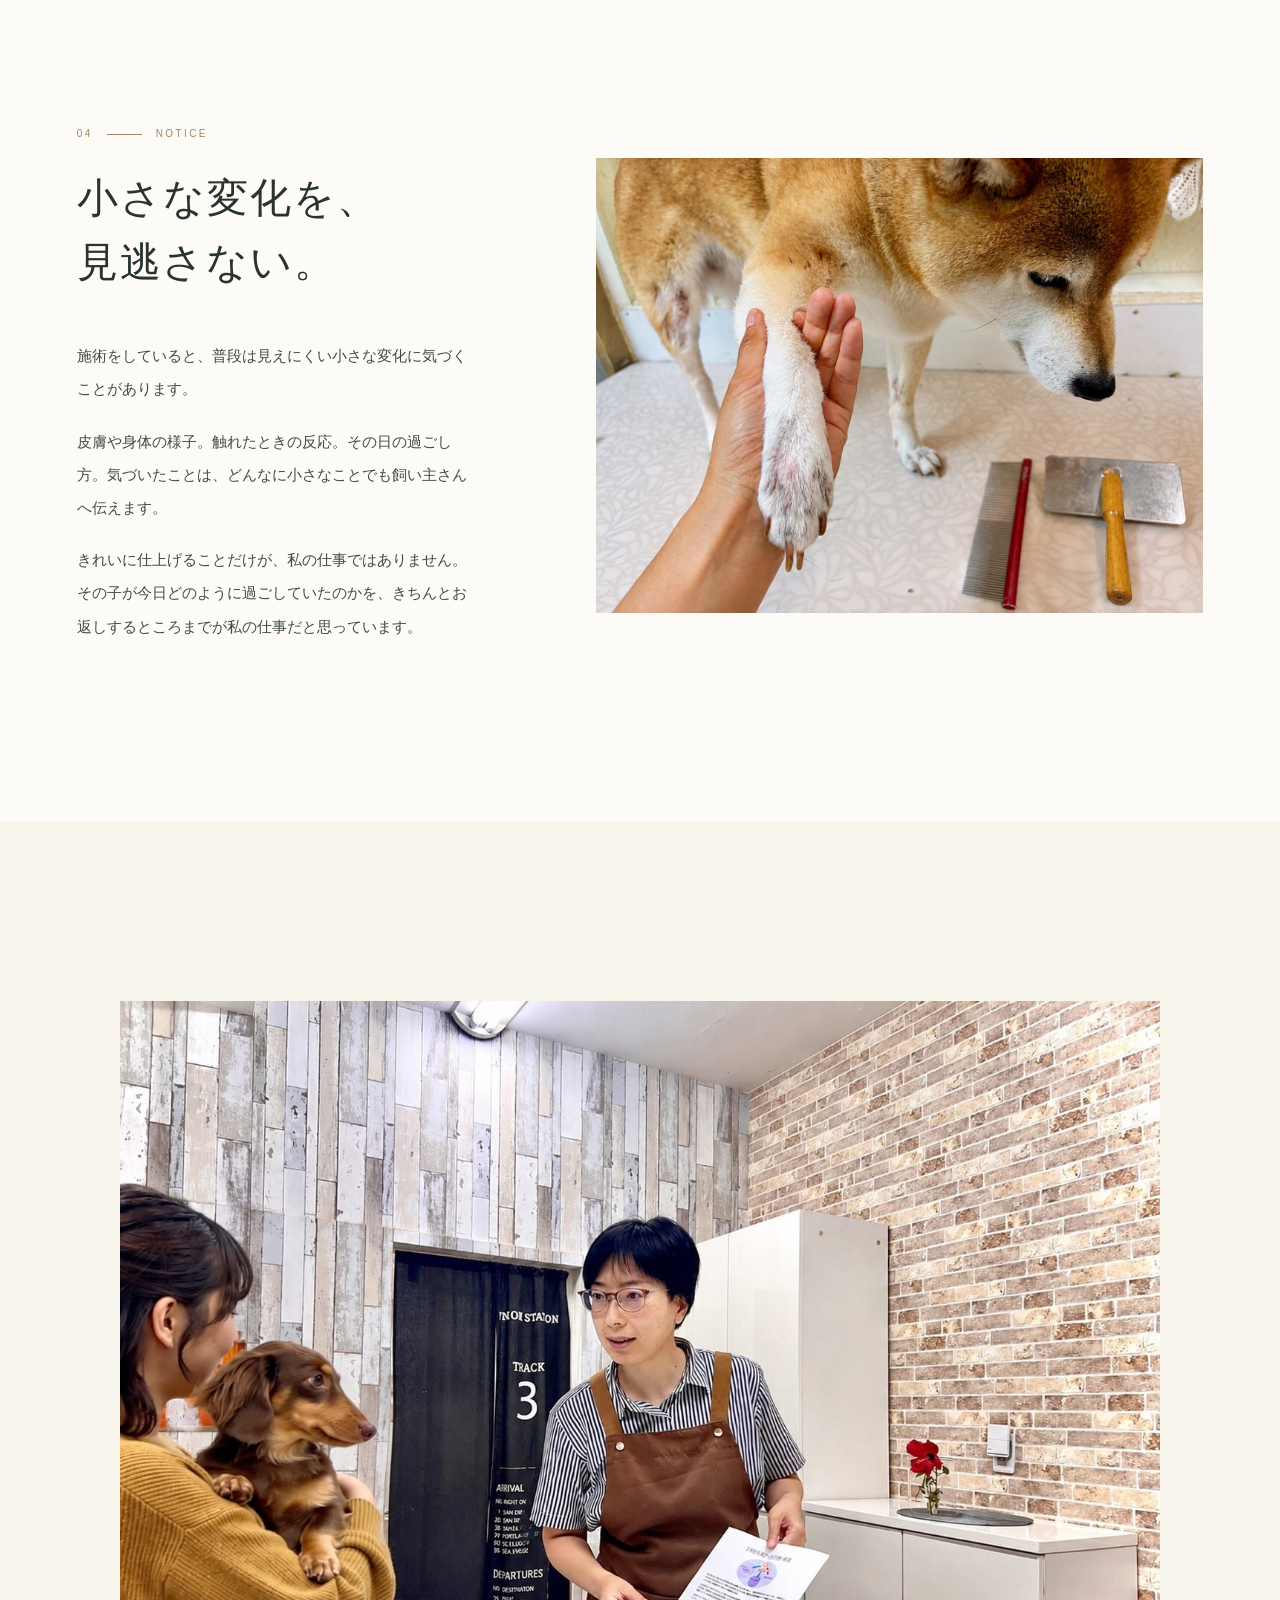
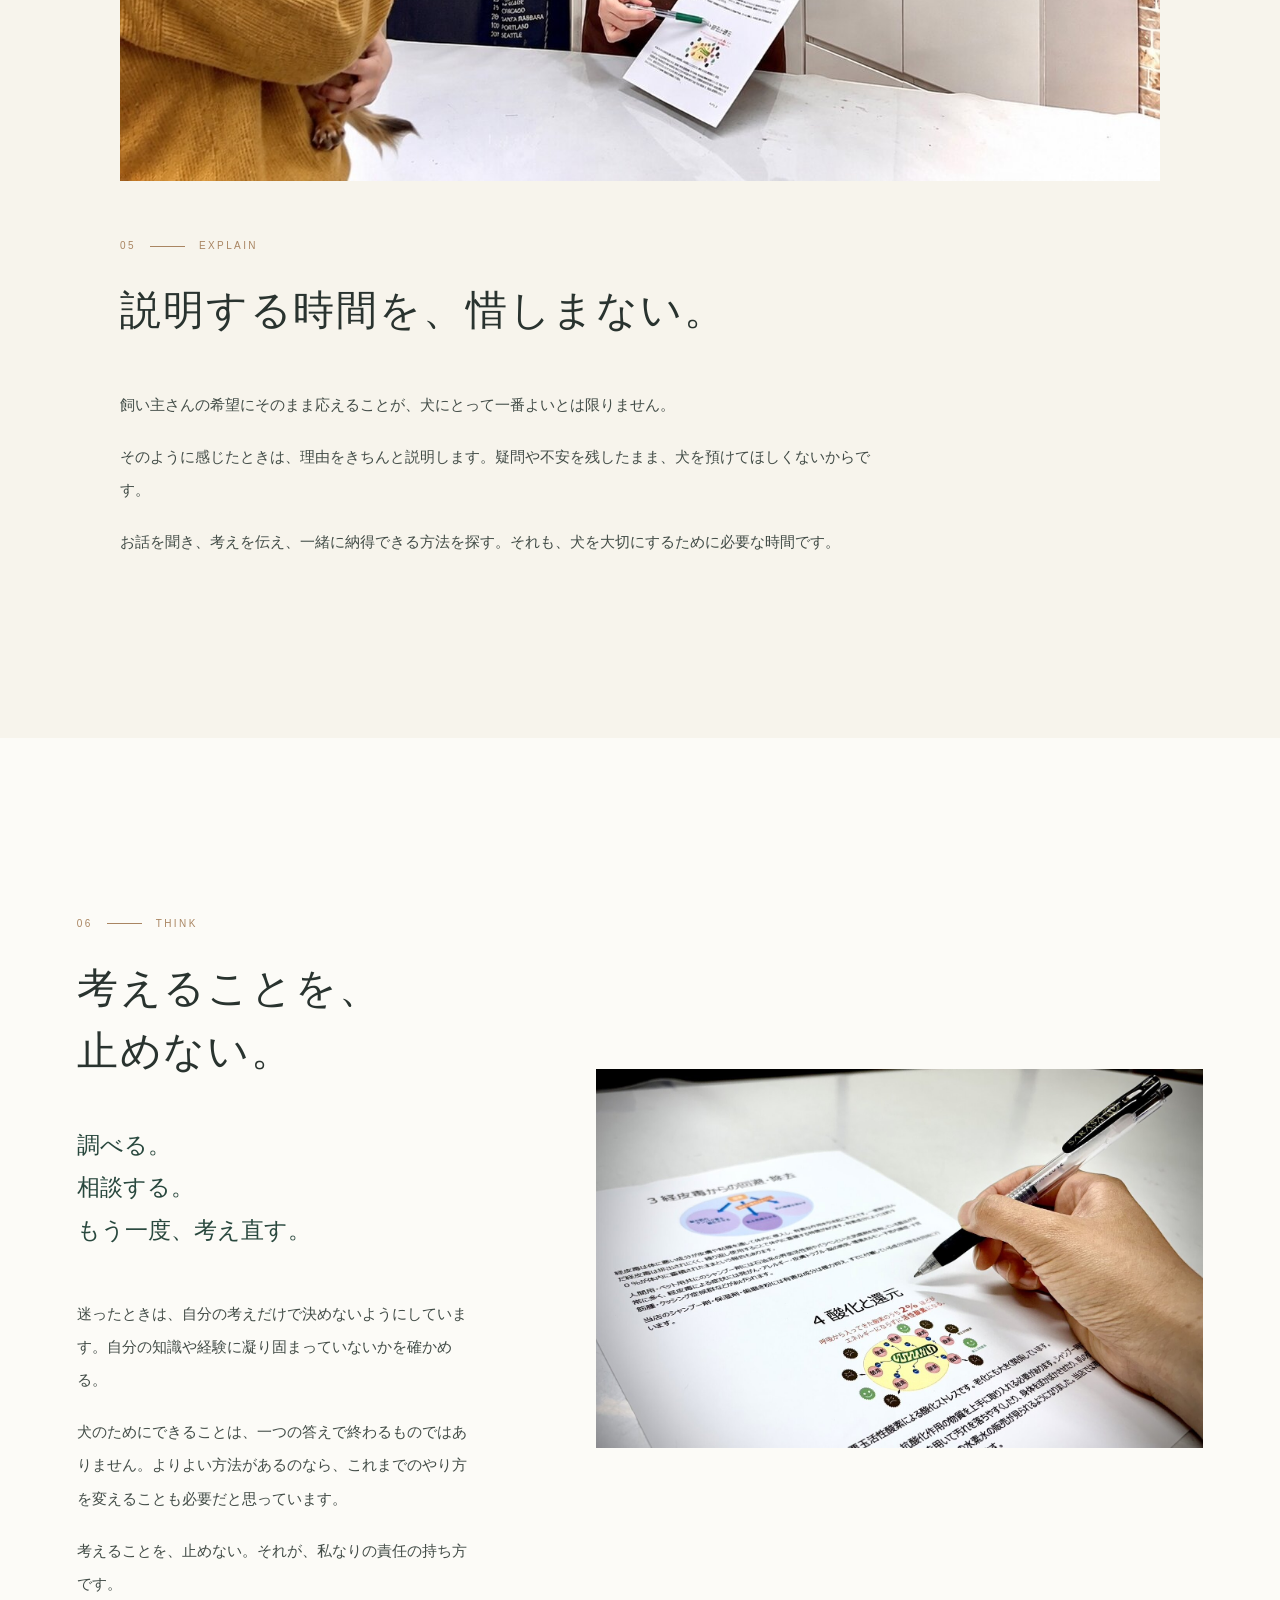
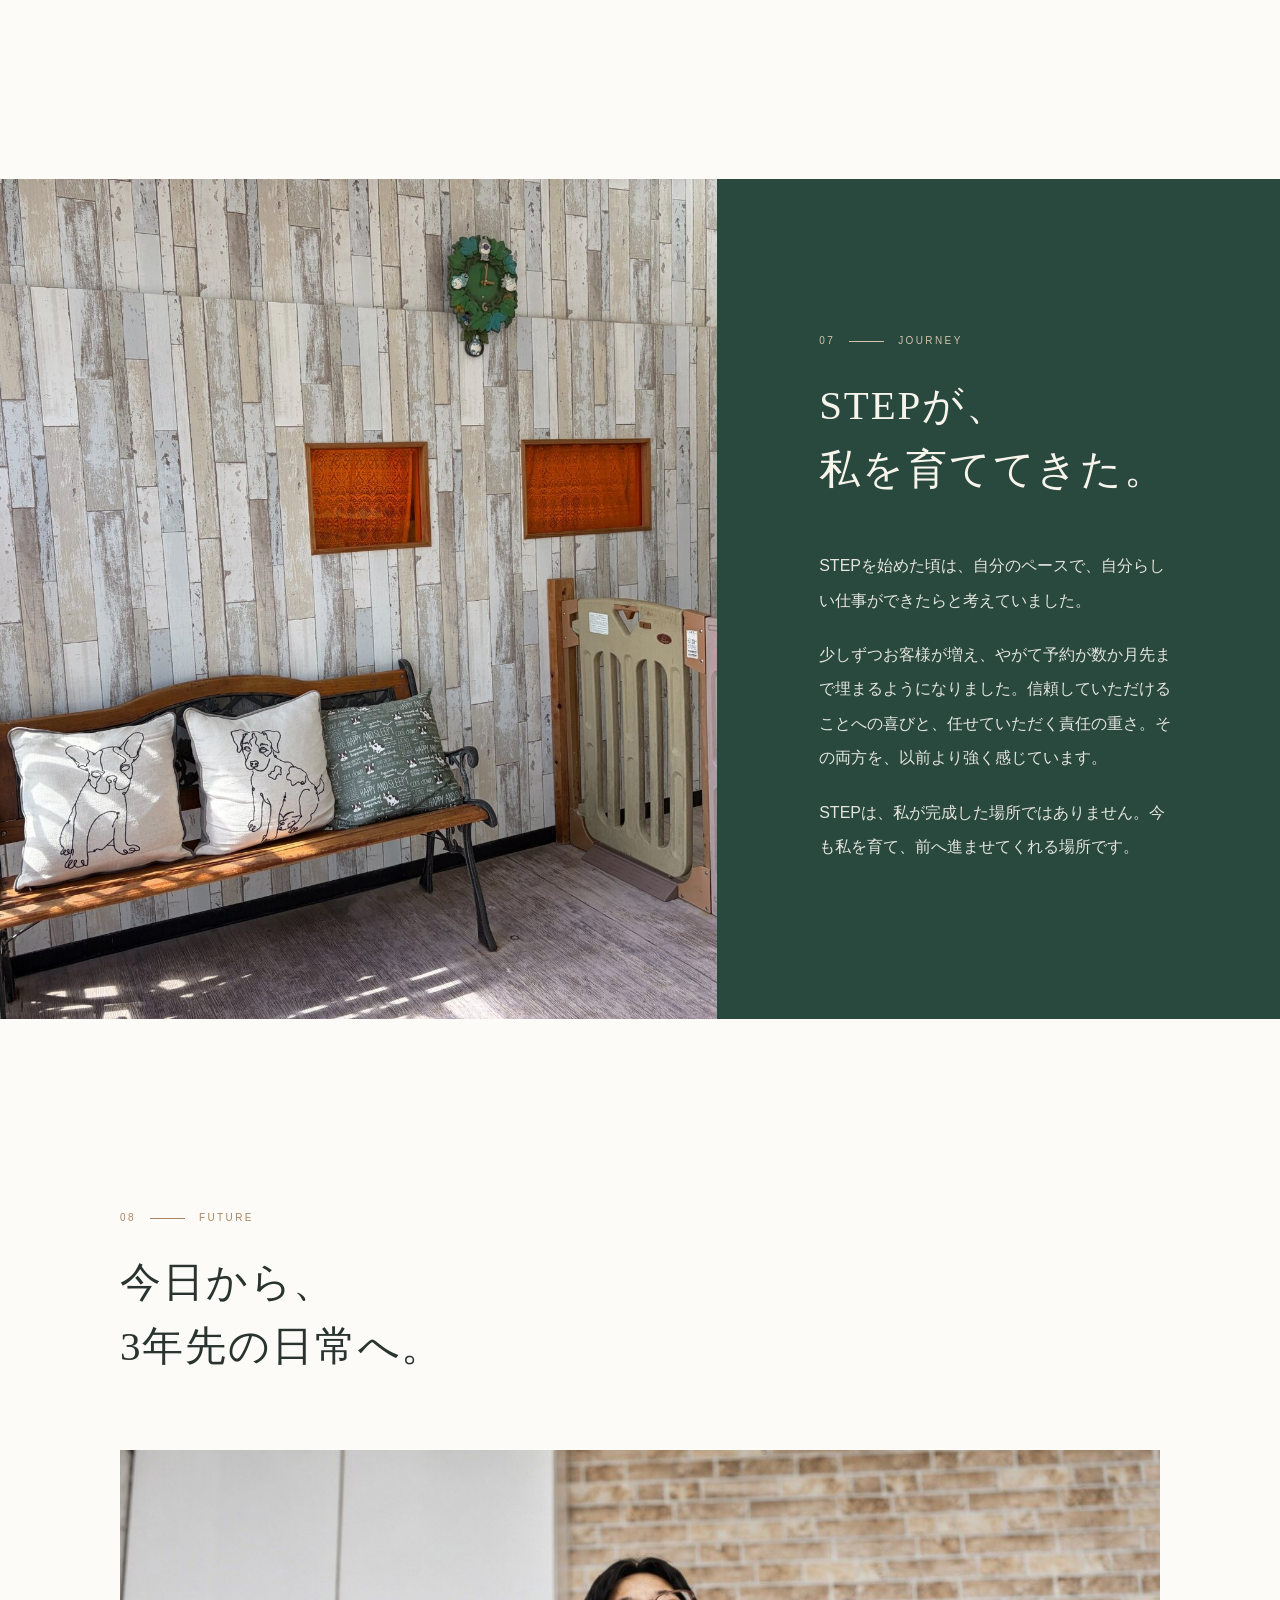
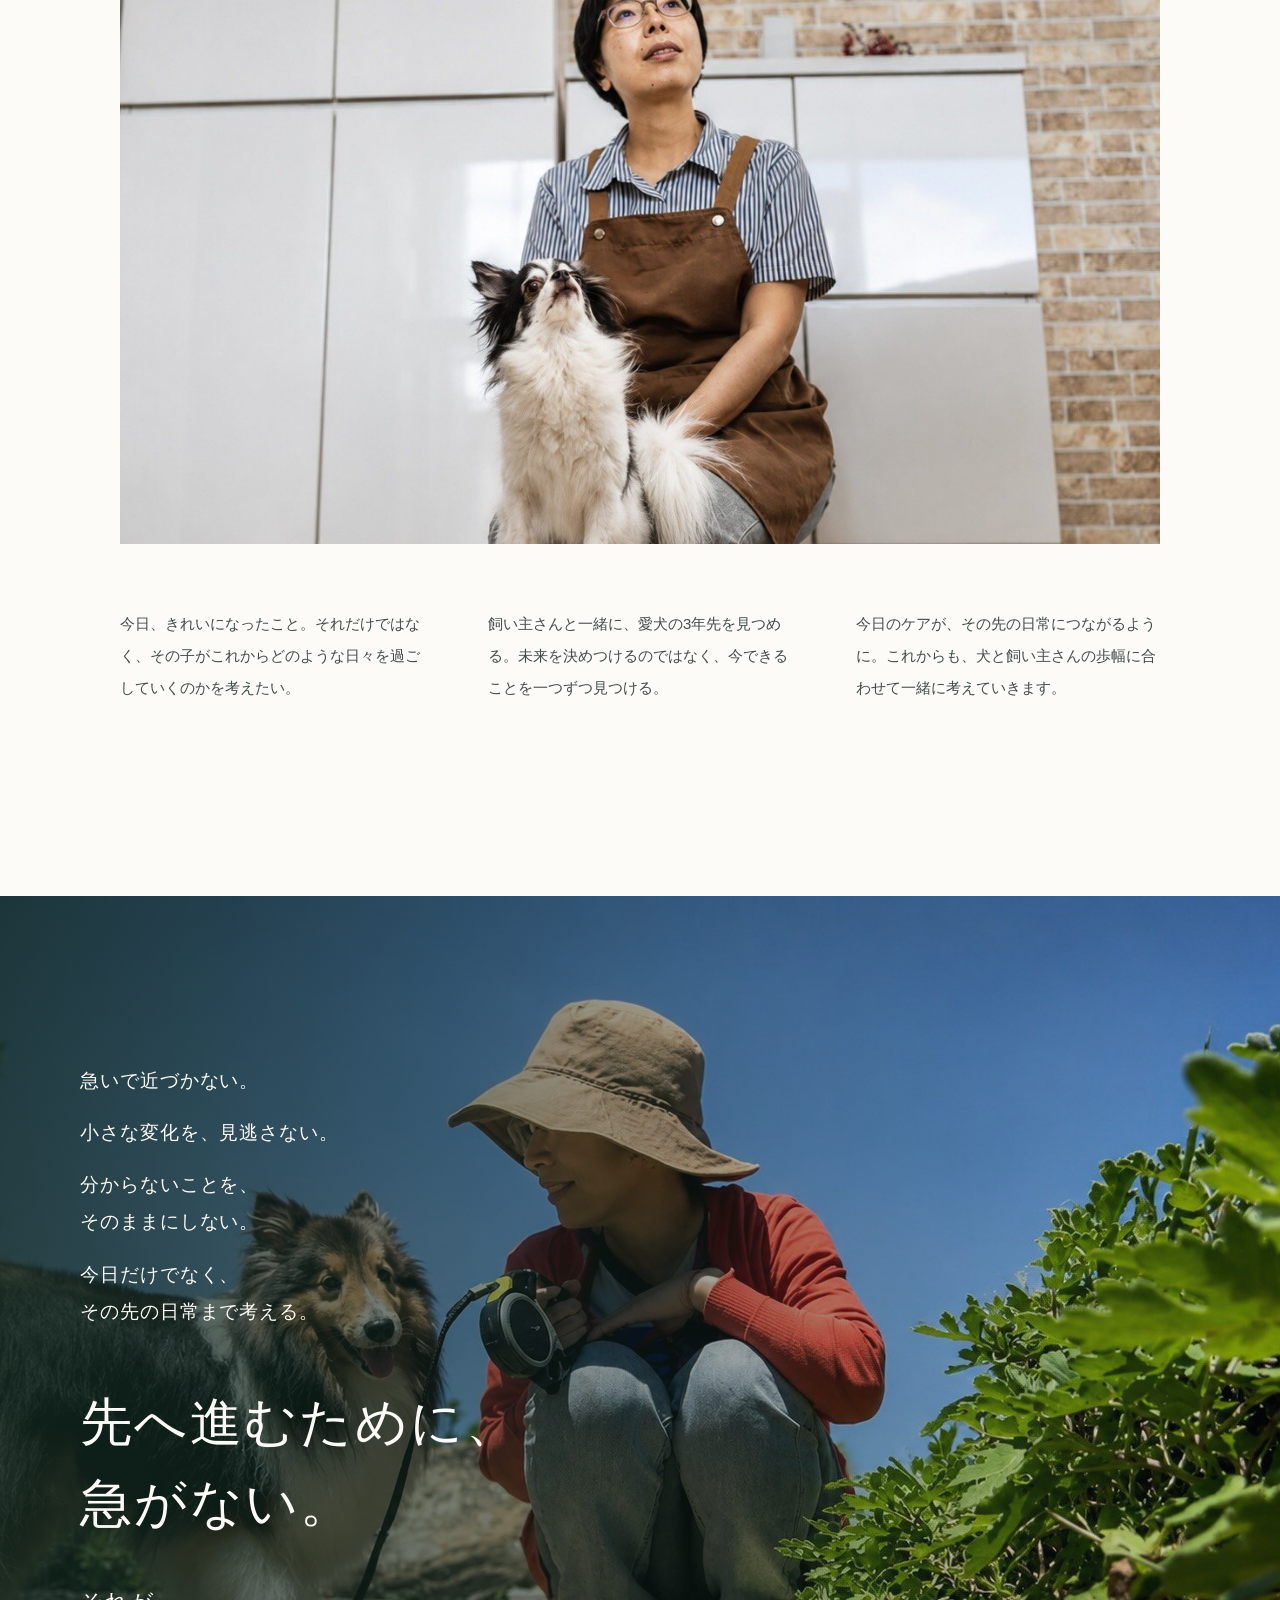
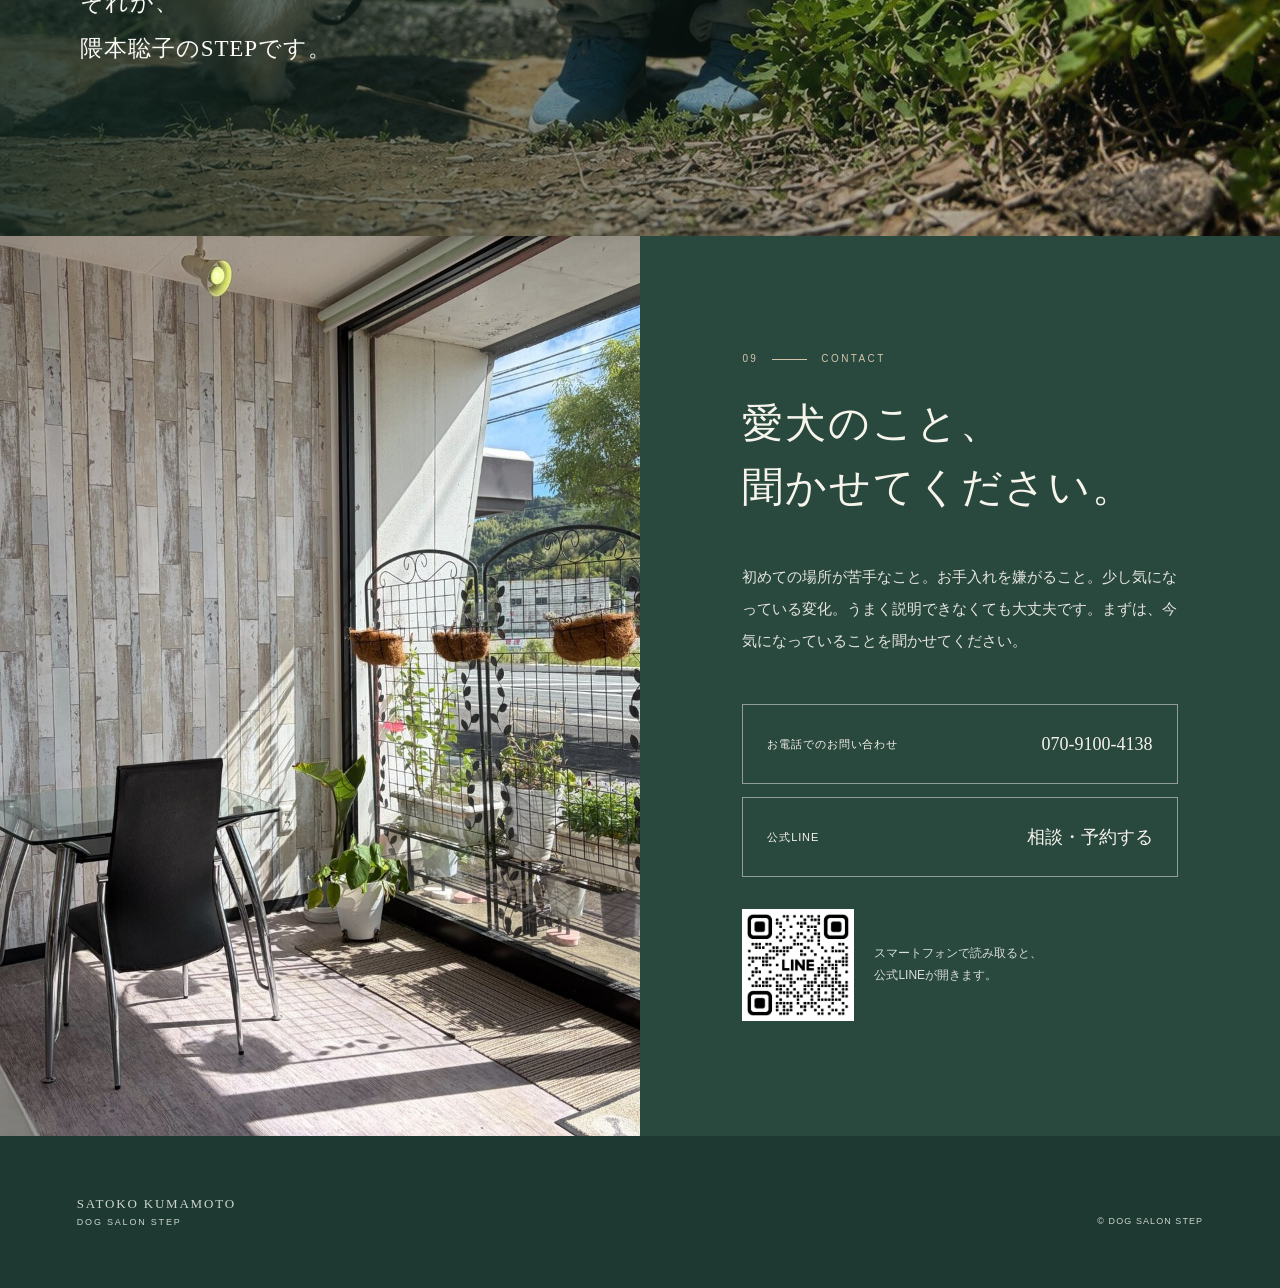
==== commit 80794829: "Add files via upload" ====
--- a/index.html
+++ b/index.html
@@ -7,7 +7,7 @@
   <meta name="theme-color" content="#29483e">
   <title>隈本聡子｜DOG SALON STEP</title>
   <link rel="icon" href="./favicon.svg" type="image/svg+xml">
-  <link rel="stylesheet" href="./site-v6.css">
+  <link rel="stylesheet" href="./site-v7.css">
   <script src="./script-v6.js" defer></script>
 </head>
 <body>
@@ -112,7 +112,7 @@
       <div class="story-inner">
         <div class="story-copy" data-reveal>
           <p class="eyebrow"><span>06</span>THINK</p>
-          <h2 id="think-title">考えることを、止めない。</h2>
+          <h2 id="think-title"><span class="think-line">考えることを、</span><span class="think-line">止めない。</span></h2>
           <p class="story-quote"><span>調べる。</span><span>相談する。</span><span>もう一度、考え直す。</span></p>
           <div class="story-body">
             <p>迷ったときは、自分の考えだけで決めないようにしています。自分の知識や経験に凝り固まっていないかを確かめる。</p>
--- a/site-v7.css
+++ b/site-v7.css
@@ -0,0 +1,213 @@
+:root {
+  --ivory: #f7f4ec;
+  --white: #fcfbf7;
+  --green: #29483e;
+  --ink: #29332f;
+  --muted: #68726c;
+  --wood: #a98562;
+  --line: #ddd9cf;
+  --serif: "Yu Mincho", "Hiragino Mincho ProN", "Hiragino Mincho Pro", "Noto Serif JP", serif;
+  --sans: "Hiragino Kaku Gothic ProN", "Yu Gothic", "Meiryo", "Noto Sans JP", sans-serif;
+}
+
+* { box-sizing: border-box; }
+html { scroll-behavior: smooth; background: var(--ivory); overflow-x: hidden; }
+body { width: 100%; max-width: 100%; margin: 0; background: var(--ivory); color: var(--ink); font-family: var(--sans); font-size: 16px; line-height: 2; overflow-x: hidden; }
+img { display: block; width: 100%; height: auto; }
+a { color: inherit; text-decoration: none; }
+h1, h2, p, figure { margin: 0; }
+h1, h2 { font-family: var(--serif); font-weight: 500; letter-spacing: .045em; line-height: 1.55; }
+
+.skip-link { position: fixed; z-index: 100; top: 8px; left: 8px; padding: 8px 14px; background: var(--white); color: var(--green); transform: translateY(-150%); }
+.skip-link:focus { transform: translateY(0); }
+.site-header { position: absolute; z-index: 20; top: 0; left: 0; display: flex; align-items: flex-start; justify-content: space-between; width: 100%; padding: 30px clamp(24px, 5vw, 76px); color: var(--green); }
+.brand { display: flex; flex-direction: column; font-family: var(--serif); font-size: 13px; letter-spacing: .16em; line-height: 1.45; }
+.brand small { font-family: var(--sans); font-size: 9px; letter-spacing: .23em; }
+.header-contact { border-bottom: 1px solid currentColor; font-size: 10px; letter-spacing: .22em; }
+
+.hero { position: relative; min-height: 720px; height: 100svh; overflow: hidden; background: #d6d4c9; }
+.hero > img { position: absolute; inset: 0; width: 100%; height: 100%; object-fit: cover; object-position: center 54%; }
+.hero-shade { position: absolute; inset: 0; background: linear-gradient(90deg, rgba(247,244,236,.58) 0%, rgba(247,244,236,.08) 48%, transparent 72%), linear-gradient(0deg, rgba(21,44,36,.18), transparent 35%); }
+.hero-copy { position: absolute; z-index: 2; left: clamp(28px, 8vw, 126px); top: 50%; transform: translateY(-42%); color: var(--green); }
+.hero-name { margin-bottom: 28px; font-family: var(--serif); font-size: 12px; letter-spacing: .18em; }
+.hero-name span { display: block; margin-top: 3px; font-family: var(--sans); font-size: 9px; letter-spacing: .25em; }
+.hero h1 { font-size: clamp(42px, 4.4vw, 68px); }
+.scroll-cue { position: absolute; z-index: 2; bottom: 0; left: clamp(28px, 8vw, 126px); display: flex; flex-direction: column; align-items: center; gap: 11px; color: var(--green); font-size: 8px; letter-spacing: .22em; writing-mode: vertical-rl; }
+.scroll-cue i { display: block; width: 1px; height: 74px; background: currentColor; }
+
+.story { padding: clamp(120px, 14vw, 220px) clamp(24px, 6vw, 94px); }
+.story:nth-of-type(odd) { background: var(--white); }
+.story-inner { display: grid; grid-template-columns: minmax(280px, .8fr) minmax(430px, 1.2fr); gap: clamp(70px, 9vw, 150px); align-items: center; max-width: 1240px; margin: 0 auto; }
+.story:nth-of-type(even) .story-copy { order: 2; }
+.story:nth-of-type(even) .story-figure { order: 1; }
+.eyebrow { display: flex; align-items: center; gap: 14px; margin-bottom: 26px; color: var(--wood); font-size: 10px; letter-spacing: .24em; line-height: 1.4; }
+.eyebrow span { display: inline-flex; align-items: center; gap: 14px; }
+.eyebrow span::after { content: ""; width: 35px; height: 1px; background: currentColor; }
+.eyebrow.light { color: #d3c4ad; }
+.story h2, .future h2, .journey h2, .contact h2 { font-size: clamp(31px, 3.2vw, 49px); text-wrap: balance; word-break: keep-all; }
+.story-body { max-width: 560px; margin-top: 45px; color: #424c47; font-size: clamp(15px, 1.18vw, 17px); line-height: 2.2; }
+.story-body p + p { margin-top: 1.25em; }
+.story-quote { margin: 40px 0 0; color: var(--green); font-family: var(--serif); font-size: clamp(20px, 1.8vw, 27px); line-height: 1.85; white-space: pre-line; }
+.story-quote span { display: block; }
+.story-figure { overflow: hidden; }
+.story-figure img { aspect-ratio: 4 / 3; object-fit: cover; transition: transform 1.2s ease; }
+.story-2 .story-figure img, .story-6 .story-figure img { aspect-ratio: 16 / 10; }
+.story-3 .story-figure { max-width: 650px; }
+.story-3 .story-figure img { object-position: 48% center; }
+.story-4 .story-figure { max-width: 620px; justify-self: center; }
+.story-1 .story-inner { grid-template-columns: 1fr; max-width: 1200px; }
+.story-1 .story-copy { order: 1; max-width: 650px; }
+.story-1 .story-figure { order: 2; width: 100%; max-width: none; }
+.story-1 .story-figure img { aspect-ratio: 16 / 9; }
+.story-3 .story-inner,
+.story-5 .story-inner { grid-template-columns: minmax(560px, 1.3fr) minmax(320px, .7fr); max-width: 1320px; }
+.story-3 .story-figure,
+.story-5 .story-figure { width: 100%; max-width: none; }
+
+.journey { display: grid; grid-template-columns: 1.12fr .88fr; min-height: 840px; background: var(--green); color: var(--ivory); }
+.journey-image { min-height: 740px; }
+.journey-image img { width: 100%; height: 100%; object-fit: cover; }
+.journey-copy { display: flex; flex-direction: column; justify-content: center; padding: clamp(70px, 8vw, 140px); }
+.journey-copy h2 { margin-bottom: 48px; }
+.journey-copy > p:not(.eyebrow) { max-width: 510px; color: #e4e5de; font-size: 16px; line-height: 2.15; }
+.journey-copy > p + p { margin-top: 20px; }
+
+.future { padding: clamp(130px, 15vw, 230px) clamp(24px, 7vw, 110px); background: var(--white); }
+.future-head, .future-copy { width: min(100%, 1040px); margin: 0 auto; }
+.future-head { margin-bottom: 72px; }
+.future-image { width: min(100%, 1040px); margin: 0 auto; }
+.future-image img { aspect-ratio: 3 / 2; object-fit: cover; }
+.future-copy { display: grid; grid-template-columns: repeat(3, 1fr); gap: clamp(30px, 5vw, 75px); margin-top: 64px; color: #424c47; font-size: 15px; line-height: 2.15; }
+
+.epilogue { position: relative; min-height: 940px; display: flex; align-items: center; overflow: hidden; color: var(--white); }
+.epilogue > img { position: absolute; inset: 0; width: 100%; height: 100%; object-fit: cover; object-position: 50% center; }
+.epilogue-shade { position: absolute; inset: 0; background: linear-gradient(90deg, rgba(18,40,32,.82), rgba(18,40,32,.36) 58%, rgba(18,40,32,.1)); }
+.epilogue-copy { position: relative; z-index: 1; width: min(90%, 1120px); margin: 0 auto; padding: 130px 0; font-family: var(--serif); font-size: clamp(16px, 1.45vw, 21px); line-height: 2; letter-spacing: .05em; }
+.epilogue-copy > p + p { margin-top: 15px; }
+.epilogue h2 { margin: 52px 0 34px; font-size: clamp(37px, 4.1vw, 61px); }
+.epilogue-end { font-size: clamp(18px, 1.8vw, 26px); }
+
+.contact { display: grid; grid-template-columns: 1fr 1fr; background: var(--green); color: var(--ivory); }
+.contact-photo { min-height: 900px; }
+.contact-photo img { width: 100%; height: 100%; object-fit: cover; }
+.contact-copy { padding: clamp(80px, 8vw, 140px); align-self: center; }
+.contact-intro { max-width: 560px; margin-top: 42px; color: #e4e5de; font-size: 15px; line-height: 2.15; }
+.contact-actions { display: grid; gap: 13px; max-width: 520px; margin-top: 46px; }
+.contact-button { display: flex; align-items: center; justify-content: space-between; min-height: 80px; padding: 16px 24px; border: 1px solid rgba(247,244,236,.5); transition: color .3s ease, background .3s ease; }
+.contact-button span { font-size: 11px; letter-spacing: .08em; }
+.contact-button strong { font-family: var(--serif); font-size: 18px; font-weight: 500; }
+.contact-button:hover, .contact-button:focus-visible { background: var(--ivory); color: var(--green); outline: none; }
+.qr-area { display: flex; align-items: center; gap: 20px; margin-top: 32px; color: #d8ded8; font-size: 12px; line-height: 1.8; }
+.qr-area img { width: 112px; height: 112px; background: white; }
+.site-footer { display: flex; align-items: flex-end; justify-content: space-between; padding: 58px clamp(24px, 6vw, 94px); background: #1e3931; color: #ccd6cf; }
+.site-footer p { display: flex; flex-direction: column; font-size: 9px; letter-spacing: .2em; line-height: 1.6; }
+.site-footer p span { font-family: var(--serif); font-size: 13px; }
+.site-footer small { font-size: 9px; letter-spacing: .12em; }
+
+.save-fab { position: fixed; z-index: 120; right: 24px; bottom: 24px; min-width: 74px; min-height: 48px; padding: 10px 20px; border: 1px solid rgba(41,72,62,.42); border-radius: 999px; background: rgba(252,251,247,.94); color: var(--green); box-shadow: 0 8px 28px rgba(30,57,49,.14); font-family: var(--sans); font-size: 13px; letter-spacing: .16em; cursor: pointer; backdrop-filter: blur(8px); transition: background .25s ease, color .25s ease, transform .25s ease; }
+.save-fab:hover, .save-fab:focus-visible { background: var(--green); color: var(--white); transform: translateY(-2px); outline: none; }
+.save-overlay { position: fixed; z-index: 200; inset: 0; display: grid; place-items: center; padding: 24px; background: rgba(22,38,32,.58); opacity: 0; visibility: hidden; pointer-events: none; transition: opacity .25s ease, visibility 0s linear .25s; }
+.save-overlay.is-open { opacity: 1; visibility: visible; pointer-events: auto; transition-delay: 0s; }
+.save-modal { position: relative; width: min(100%, 540px); max-height: calc(100svh - 48px); overflow-y: auto; padding: clamp(38px, 6vw, 58px); background: var(--white); color: var(--ink); box-shadow: 0 24px 70px rgba(15,36,29,.24); transform: scale(.97); transition: transform .25s ease; }
+.save-overlay.is-open .save-modal { transform: scale(1); }
+.save-close { position: absolute; top: 14px; right: 16px; width: 42px; height: 42px; border: 0; background: transparent; color: var(--green); font-size: 28px; line-height: 1; cursor: pointer; }
+.save-eyebrow { margin-bottom: 12px; color: var(--wood); font-size: 9px; letter-spacing: .22em; }
+.save-modal h2 { color: var(--green); font-size: clamp(27px, 4vw, 36px); }
+.save-guide { display: grid; gap: 24px; margin: 34px 0 0; padding: 0; list-style: none; counter-reset: save-step; }
+.save-guide li { position: relative; padding-left: 38px; counter-increment: save-step; }
+.save-guide li::before { content: "0" counter(save-step); position: absolute; top: 1px; left: 0; color: var(--wood); font-family: var(--serif); font-size: 13px; }
+.save-guide strong, .save-guide span { display: block; }
+.save-guide strong { color: var(--green); font-family: var(--serif); font-size: 18px; font-weight: 500; }
+.save-guide span { margin-top: 5px; color: var(--muted); font-size: 13px; line-height: 1.8; }
+.think-line { display: inline; }
+
+.js [data-reveal] { opacity: 0; transform: translateY(12px); transition: opacity .72s ease, transform .72s ease; }
+.js [data-reveal].is-visible { opacity: 1; transform: translateY(0); }
+
+@media (min-width: 901px) and (max-width: 1440px) {
+  .story-3 .story-inner,
+  .story-5 .story-inner { grid-template-columns: 1fr; gap: 58px; max-width: 1040px; }
+  .story-3 .story-figure,
+  .story-5 .story-figure { order: 1; width: 100%; max-width: none; }
+  .story-3 .story-copy,
+  .story-5 .story-copy { order: 2; max-width: 760px; }
+  .story-3 .story-body,
+  .story-5 .story-body { max-width: 760px; }
+}
+
+@media (max-width: 900px) {
+  .story-inner { grid-template-columns: 1fr; gap: 52px; }
+  .story-1 .story-inner,
+  .story-3 .story-inner,
+  .story-5 .story-inner { grid-template-columns: 1fr; }
+  .story-copy, .story:nth-of-type(even) .story-copy { order: 1; }
+  .story-figure, .story:nth-of-type(even) .story-figure { order: 2; width: 100%; max-width: none; }
+  .journey, .contact { grid-template-columns: 1fr; }
+  .journey-image, .contact-photo { min-height: 65vw; }
+  .journey-copy, .contact-copy { padding: 100px clamp(24px, 8vw, 70px); }
+  .future-copy { grid-template-columns: 1fr; max-width: 680px; gap: 24px; }
+  .future-head, .future-image { max-width: 680px; }
+  .contact-photo { order: 1; }
+  .contact-copy { order: 2; }
+}
+
+@media (max-width: 600px) {
+  body { font-size: 16px; }
+  .site-header { padding: 21px 24px; }
+  .brand { font-size: 10px; }
+  .brand small { font-size: 7px; }
+  .hero { min-height: 640px; height: 100svh; }
+  .hero > img { object-position: 59% center; }
+  .hero-shade { background: linear-gradient(180deg, rgba(247,244,236,.62), rgba(247,244,236,.02) 48%, rgba(15,36,29,.18)); }
+  .hero-copy { top: 31%; left: 24px; right: 24px; transform: none; }
+  .hero-name { display: none; }
+  .hero h1 { max-width: 100%; font-size: clamp(24px, 7.2vw, 29px); line-height: 1.55; letter-spacing: 0; white-space: normal; }
+  .scroll-cue { left: 24px; }
+  .story { padding: 112px 24px; }
+  .story-inner { gap: 42px; }
+  .story h2, .future h2, .journey h2, .contact h2 { font-size: clamp(27px, 8vw, 34px); line-height: 1.65; word-break: normal; overflow-wrap: anywhere; }
+  .think-line { display: block; }
+  .story-body { margin-top: 32px; font-size: 15px; line-height: 2.05; }
+  .story-quote { margin-top: 32px; font-size: 21px; }
+  .story-figure img { aspect-ratio: 4 / 3; }
+  .story-1 .story-figure,
+  .story-3 .story-figure,
+  .story-5 .story-figure { width: 100%; max-width: none; margin-left: 0; }
+  .story-1 .story-figure img { aspect-ratio: 16 / 10; }
+  .story-4 .story-figure { width: 100%; margin-left: 0; }
+  .story-1 .story-figure img { object-position: center; }
+  .story-2 .story-figure img { aspect-ratio: 4 / 3; object-position: 46% center; }
+  .journey-image, .contact-photo { min-height: 78vw; }
+  .journey-copy, .contact-copy { padding: 100px 24px; }
+  .journey-copy h2 { margin-bottom: 36px; }
+  .journey-copy > p:not(.eyebrow) { font-size: 15px; line-height: 2.05; }
+  .future { padding: 112px 24px; }
+  .future-head { margin-bottom: 44px; }
+  .future-image img { aspect-ratio: 4 / 3; object-position: center; }
+  .future-copy { margin-top: 42px; font-size: 15px; line-height: 2.05; }
+  .epilogue { min-height: 850px; align-items: flex-end; }
+  .epilogue > img { object-position: 51% center; }
+  .epilogue-shade { background: linear-gradient(90deg, rgba(15,36,29,.84), rgba(15,36,29,.28)), linear-gradient(0deg, rgba(15,36,29,.6), transparent 55%); }
+  .epilogue-copy { width: auto; margin: 0; padding: 100px 24px; font-size: 15px; }
+  .epilogue h2 { margin: 42px 0 28px; font-size: 36px; }
+  .contact-intro { margin-top: 34px; font-size: 15px; }
+  .contact-button { min-height: 74px; padding: 13px 17px; }
+  .contact-button span { font-size: 10px; }
+  .contact-button strong { font-size: 16px; }
+  .qr-area { display: none; }
+  .site-footer { flex-direction: column; align-items: flex-start; gap: 28px; padding: 46px 24px; }
+  .save-fab { right: 16px; bottom: calc(16px + env(safe-area-inset-bottom)); min-width: 68px; min-height: 44px; padding: 9px 17px; font-size: 12px; }
+  .save-overlay { padding: 18px; }
+  .save-modal { max-height: calc(100svh - 36px); padding: 42px 25px 34px; }
+  .save-guide { gap: 21px; margin-top: 28px; }
+}
+
+@media print {
+  .save-fab, .save-overlay { display: none !important; }
+}
+
+@media (prefers-reduced-motion: reduce) {
+  html { scroll-behavior: auto; }
+  *, *::before, *::after { animation-duration: .01ms !important; animation-iteration-count: 1 !important; transition-duration: .01ms !important; }
+  .js [data-reveal] { opacity: 1; transform: none; }
+}
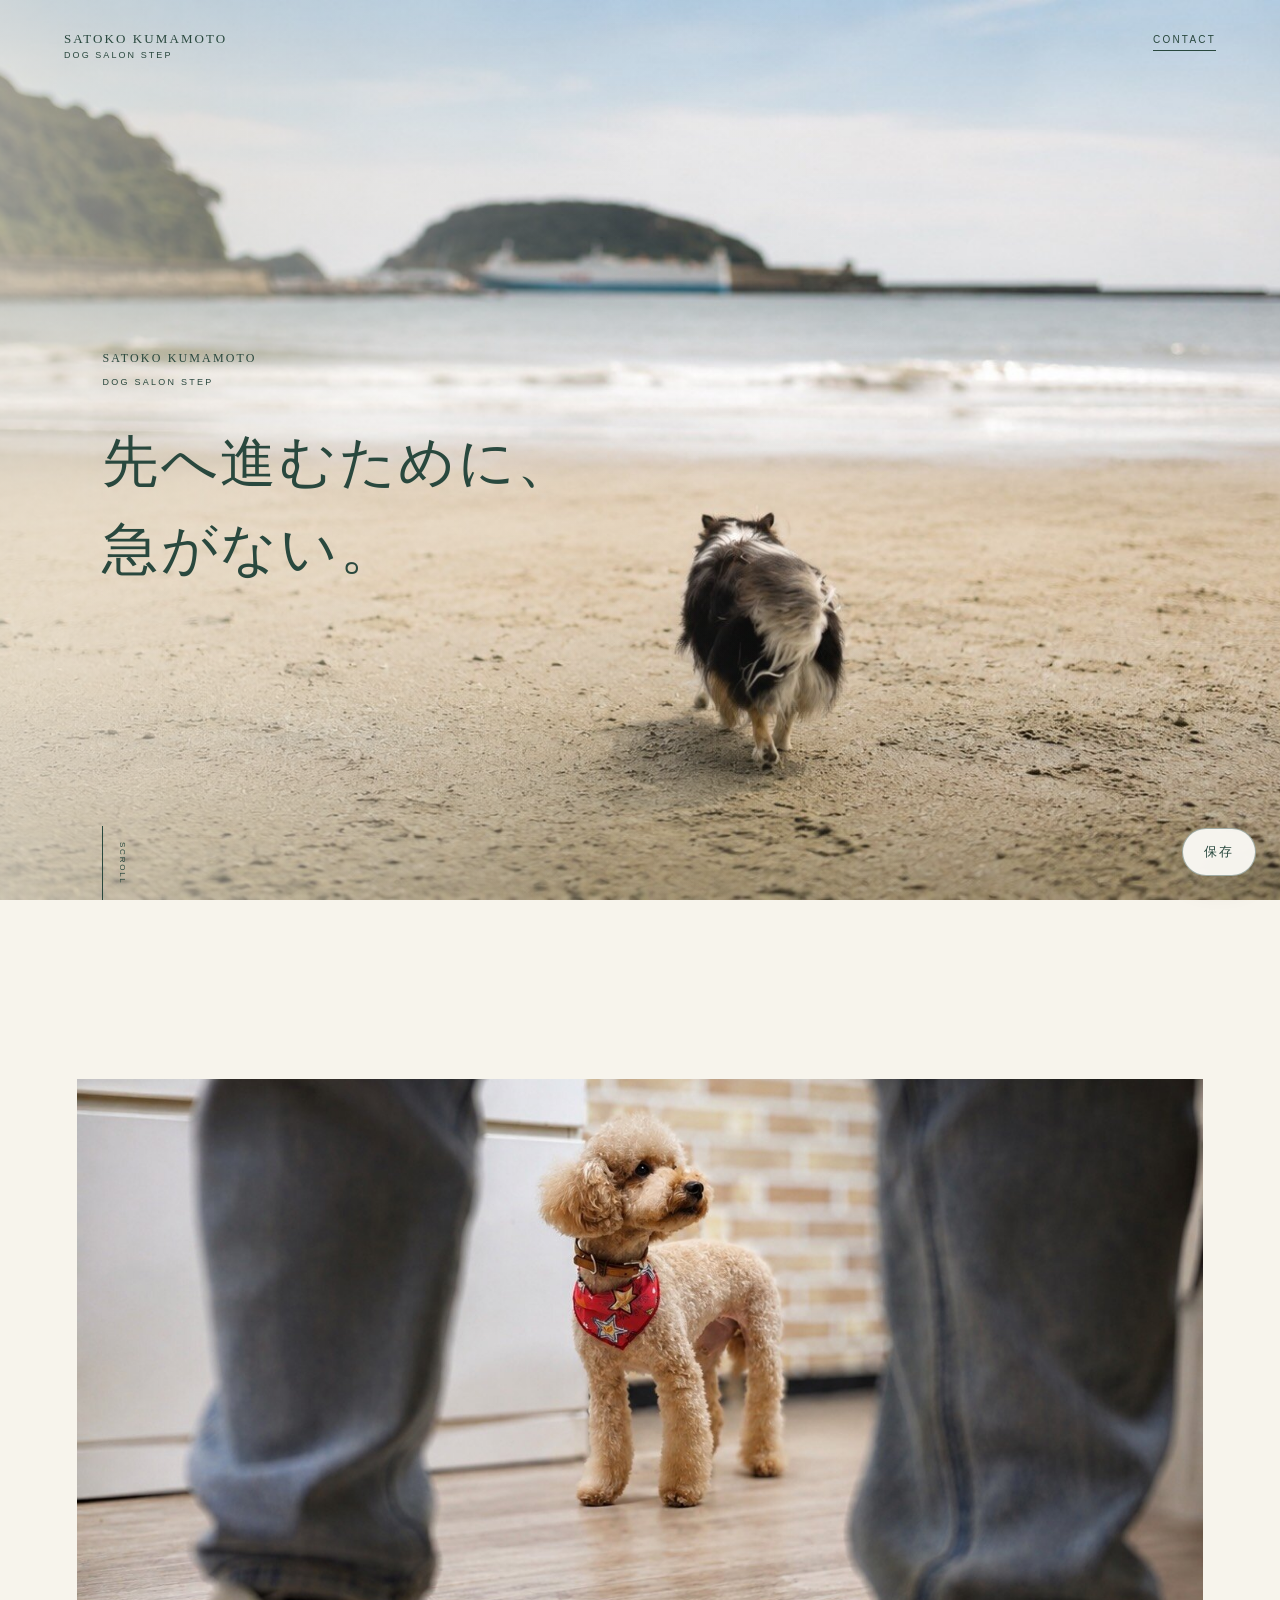
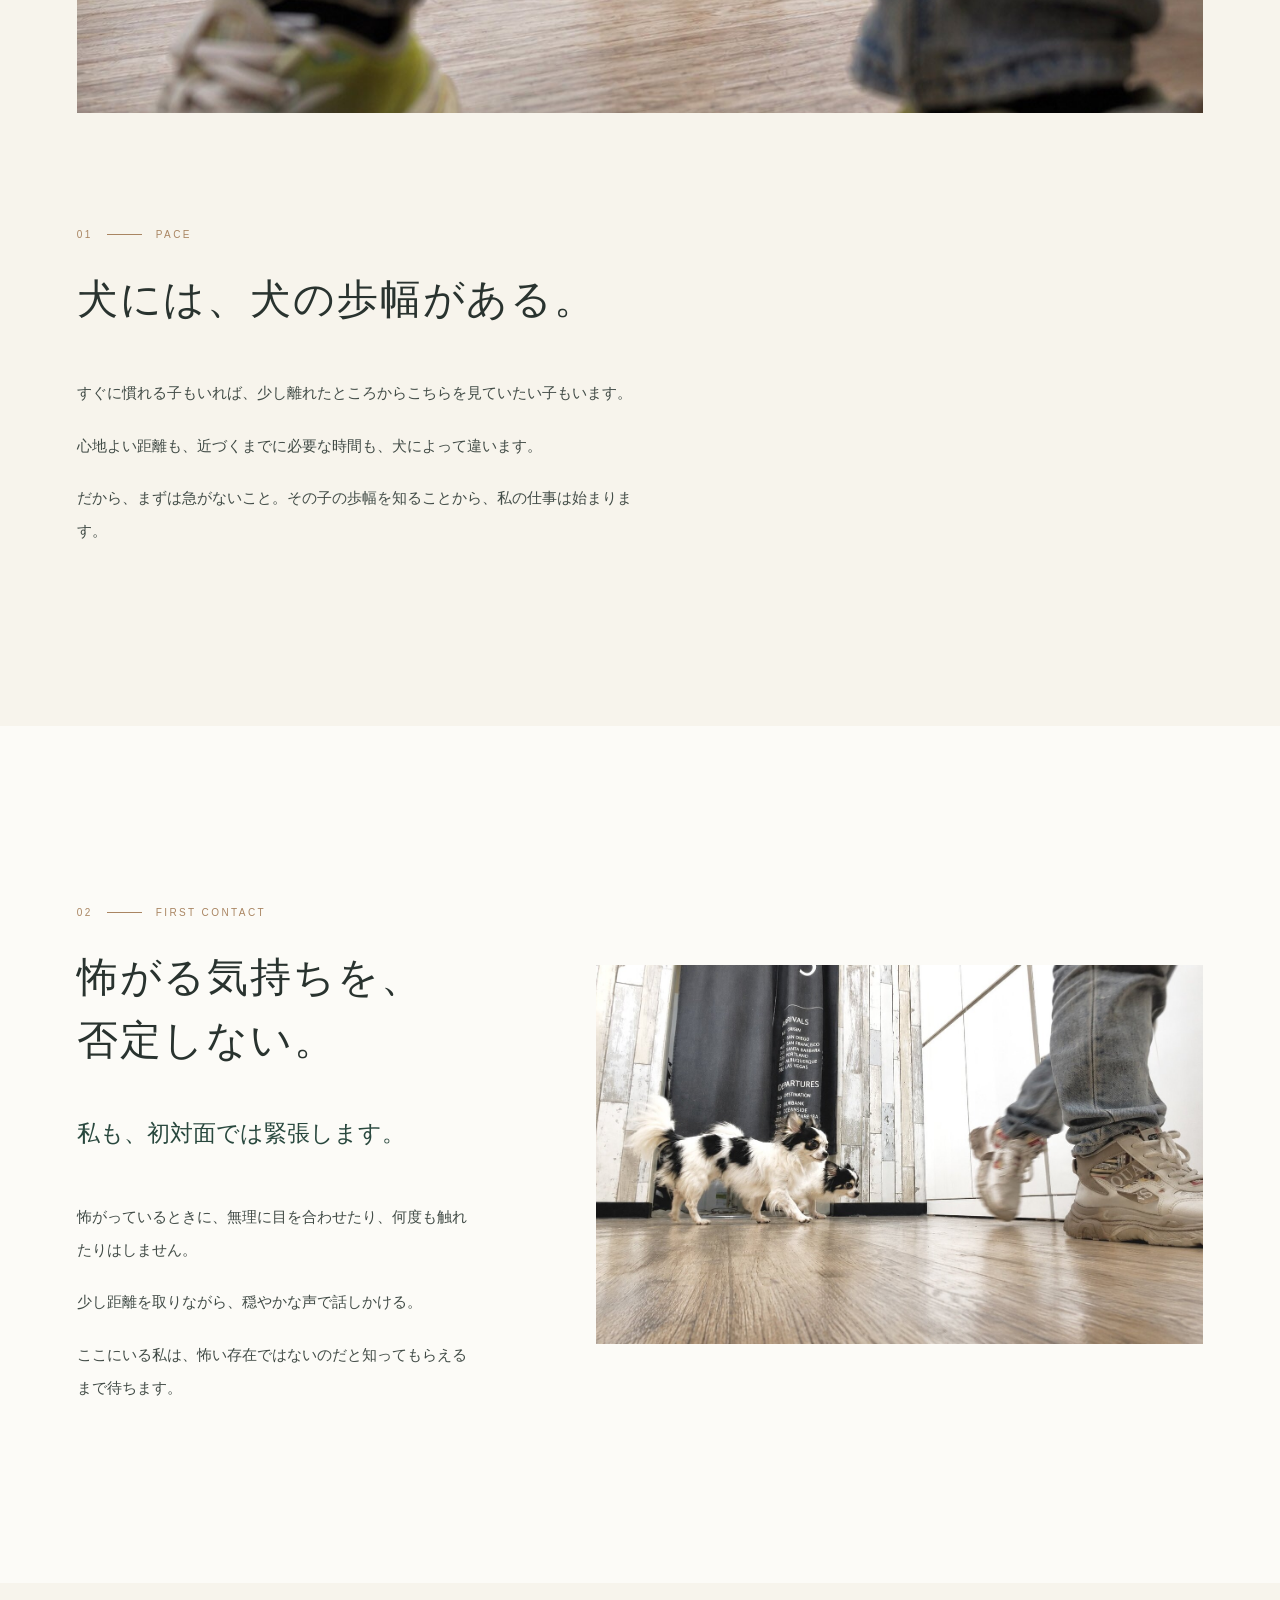
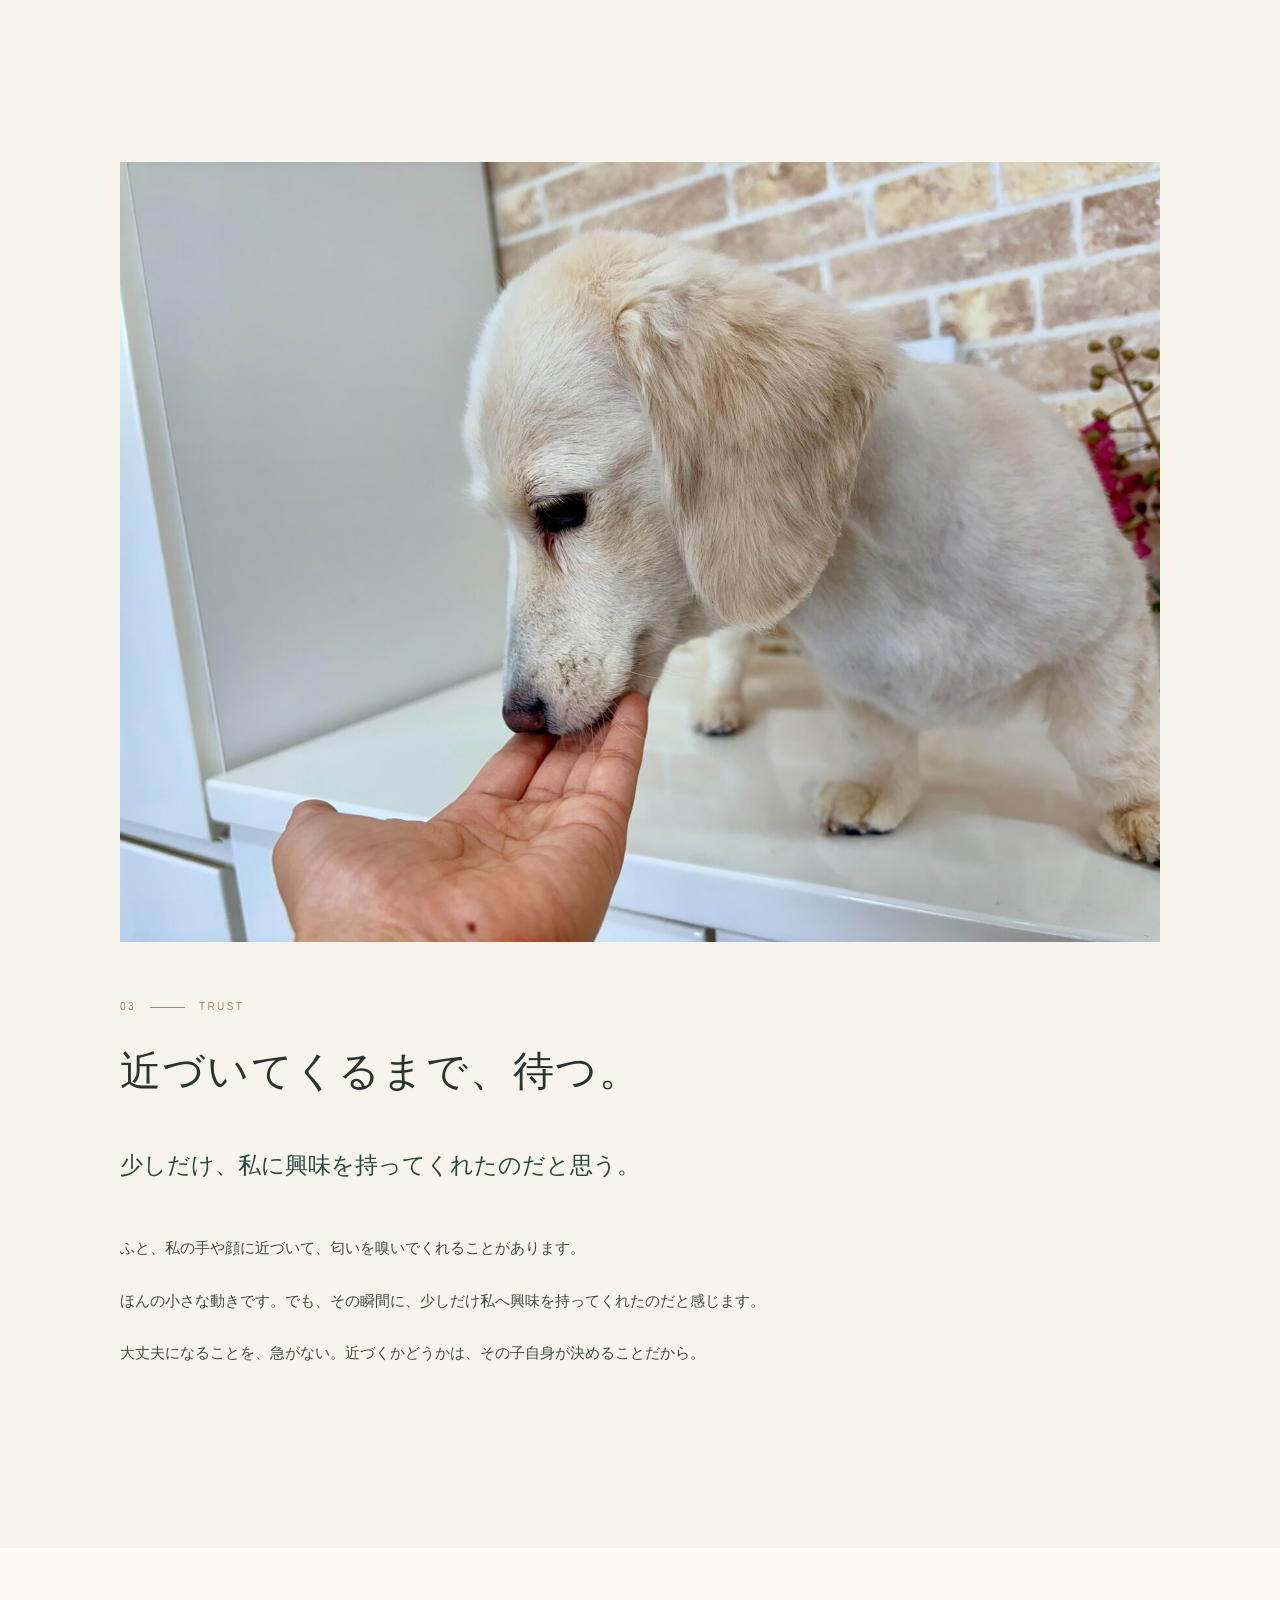
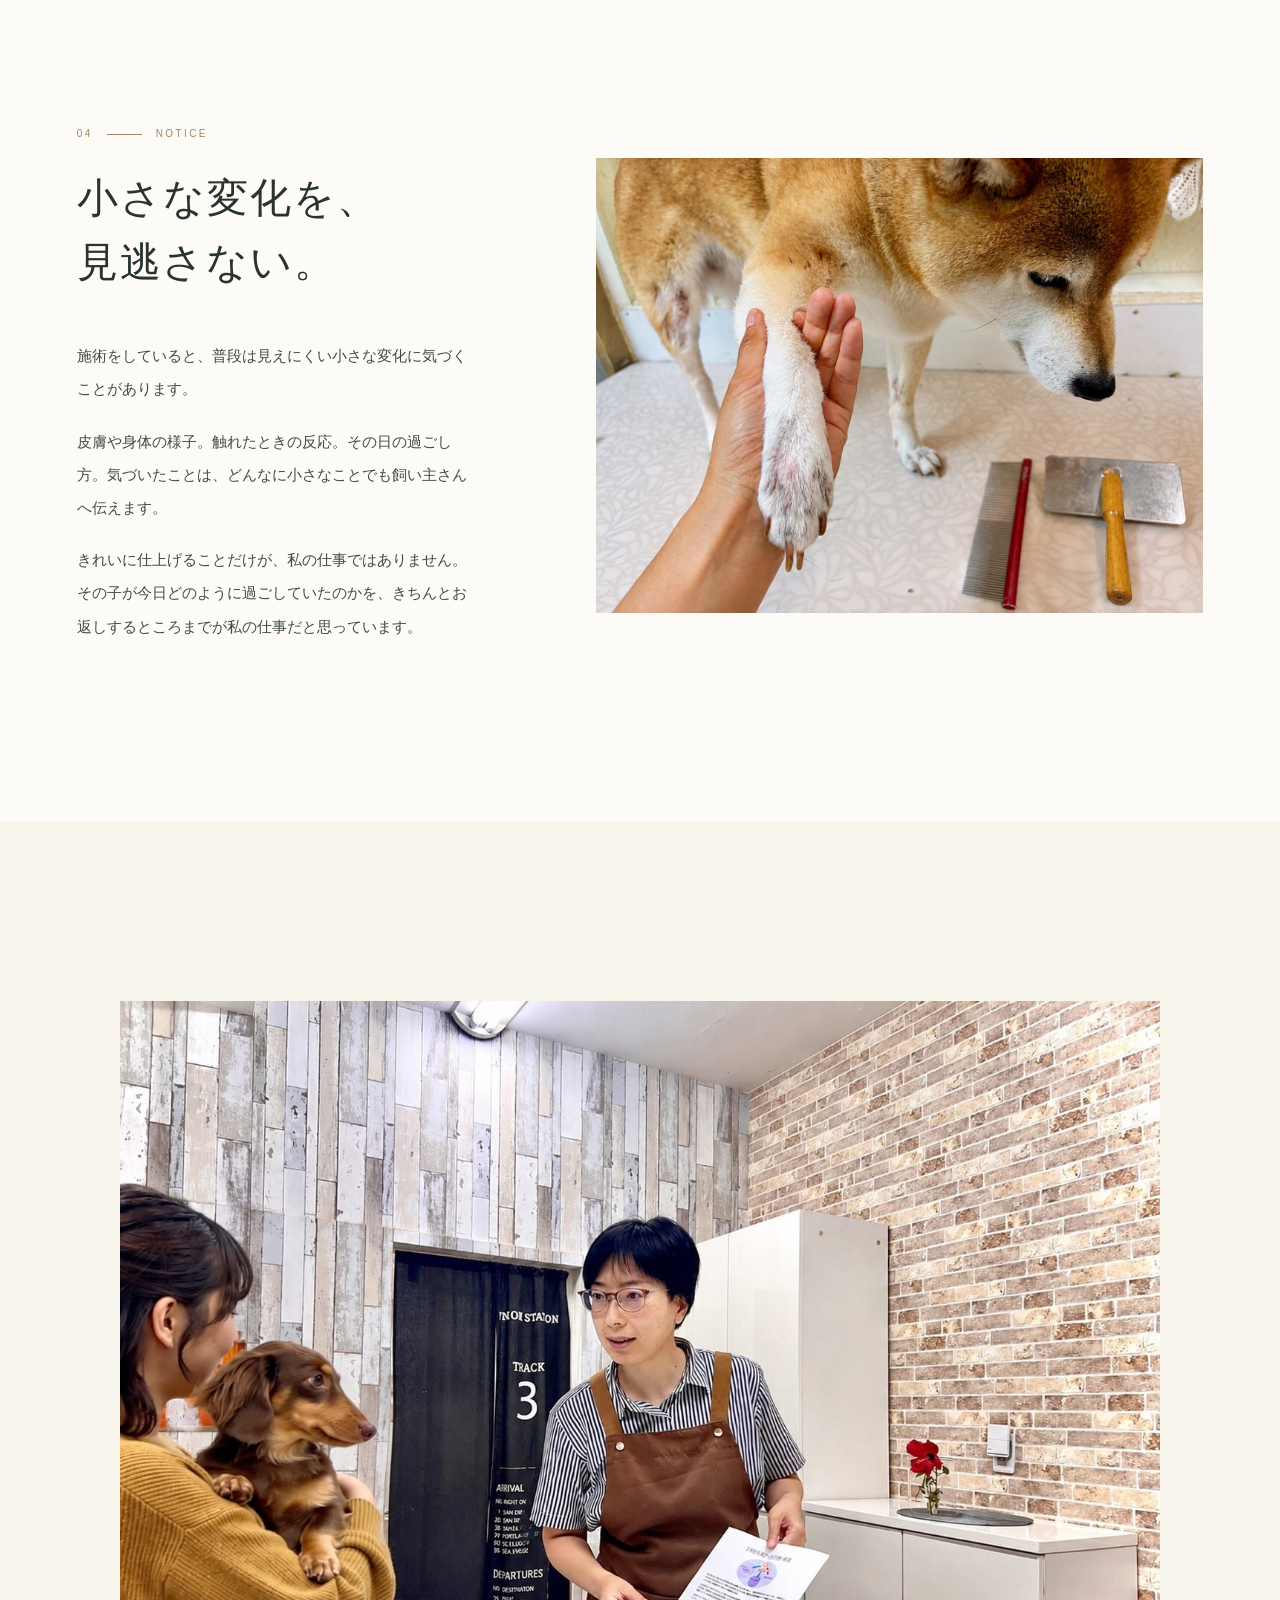
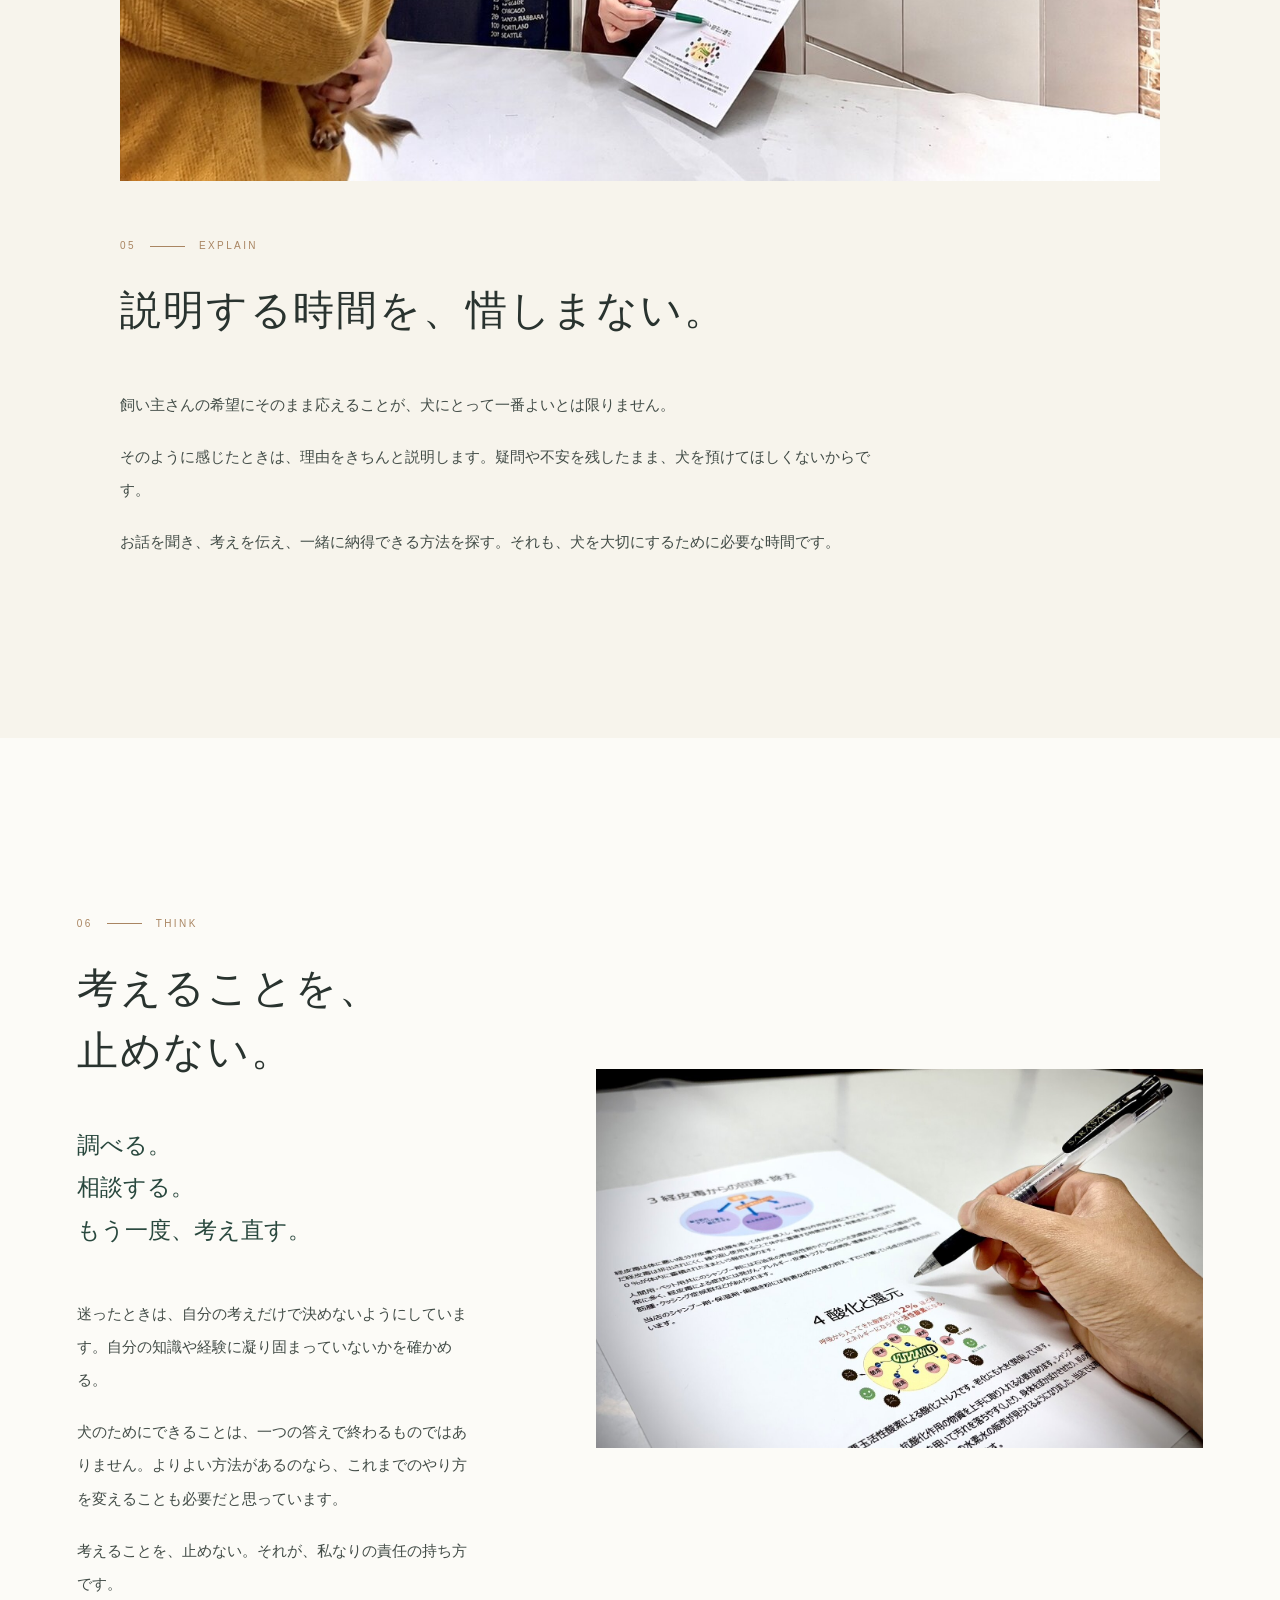
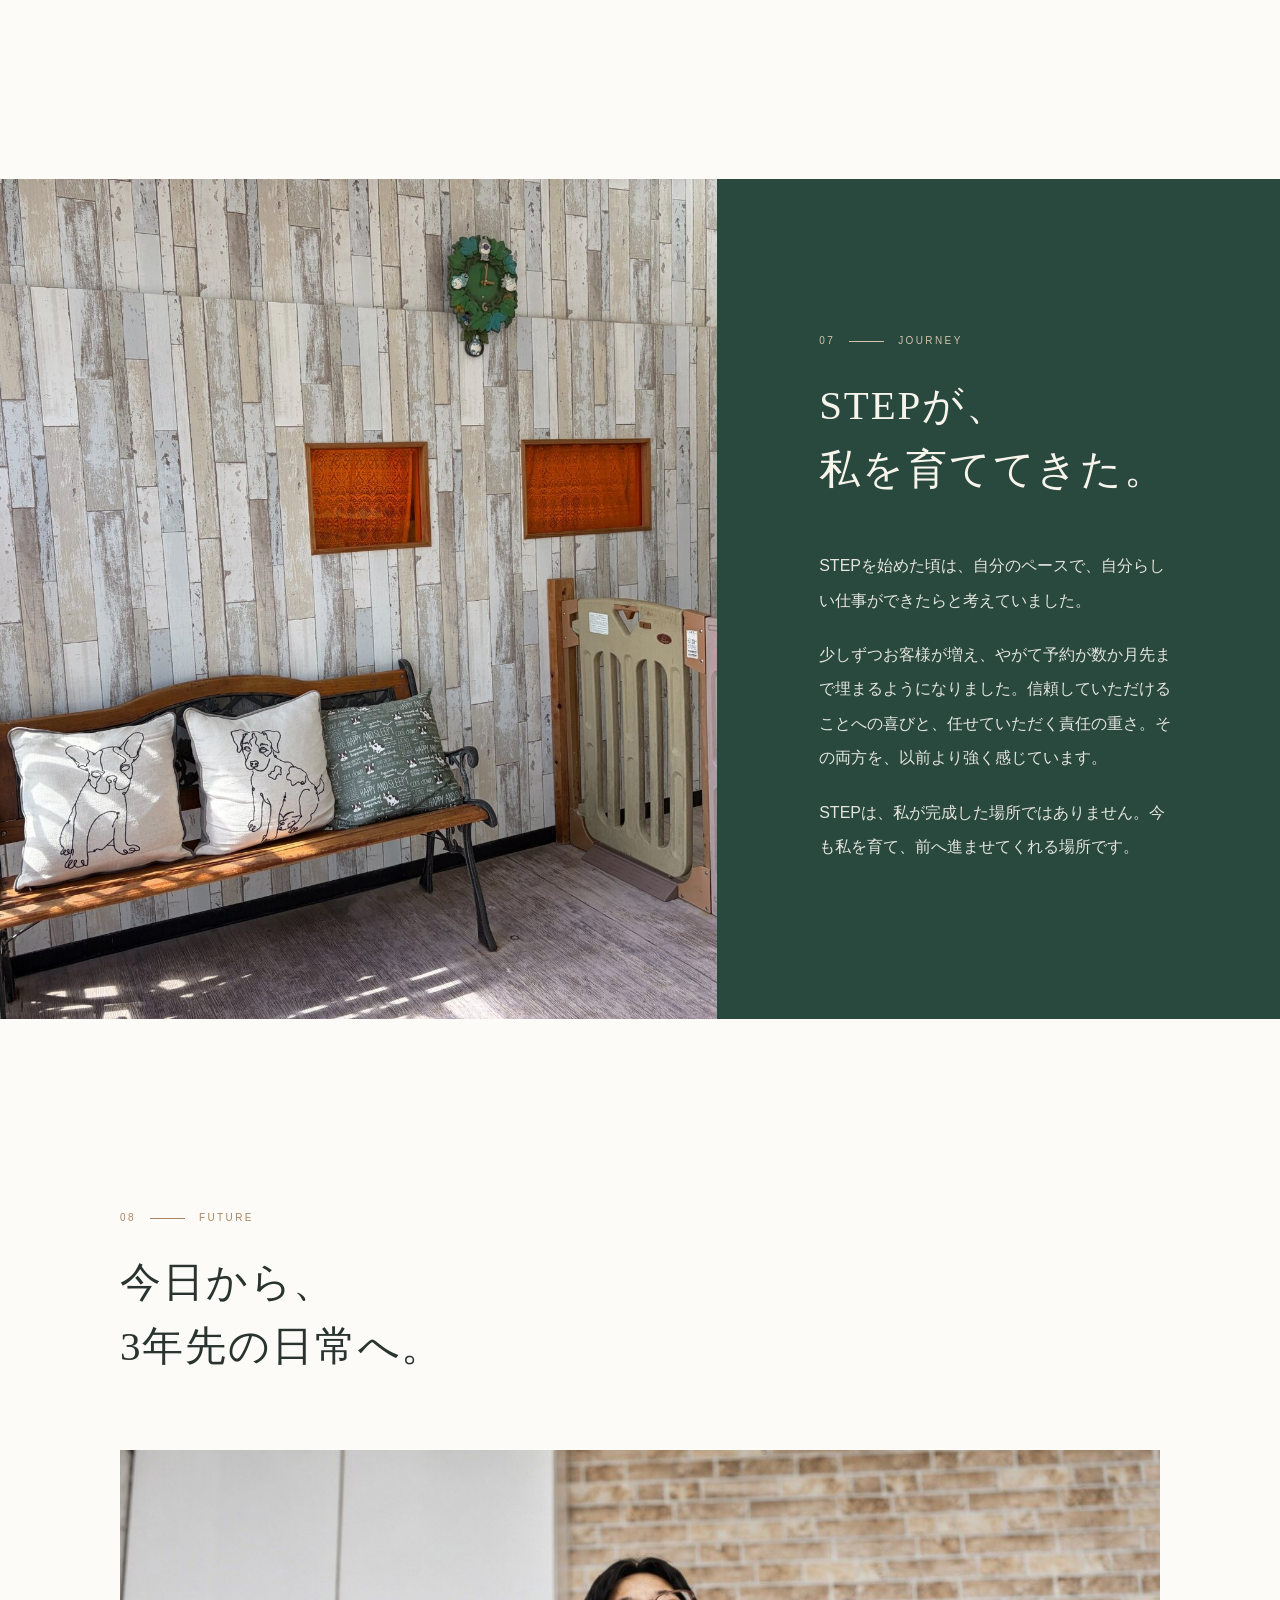
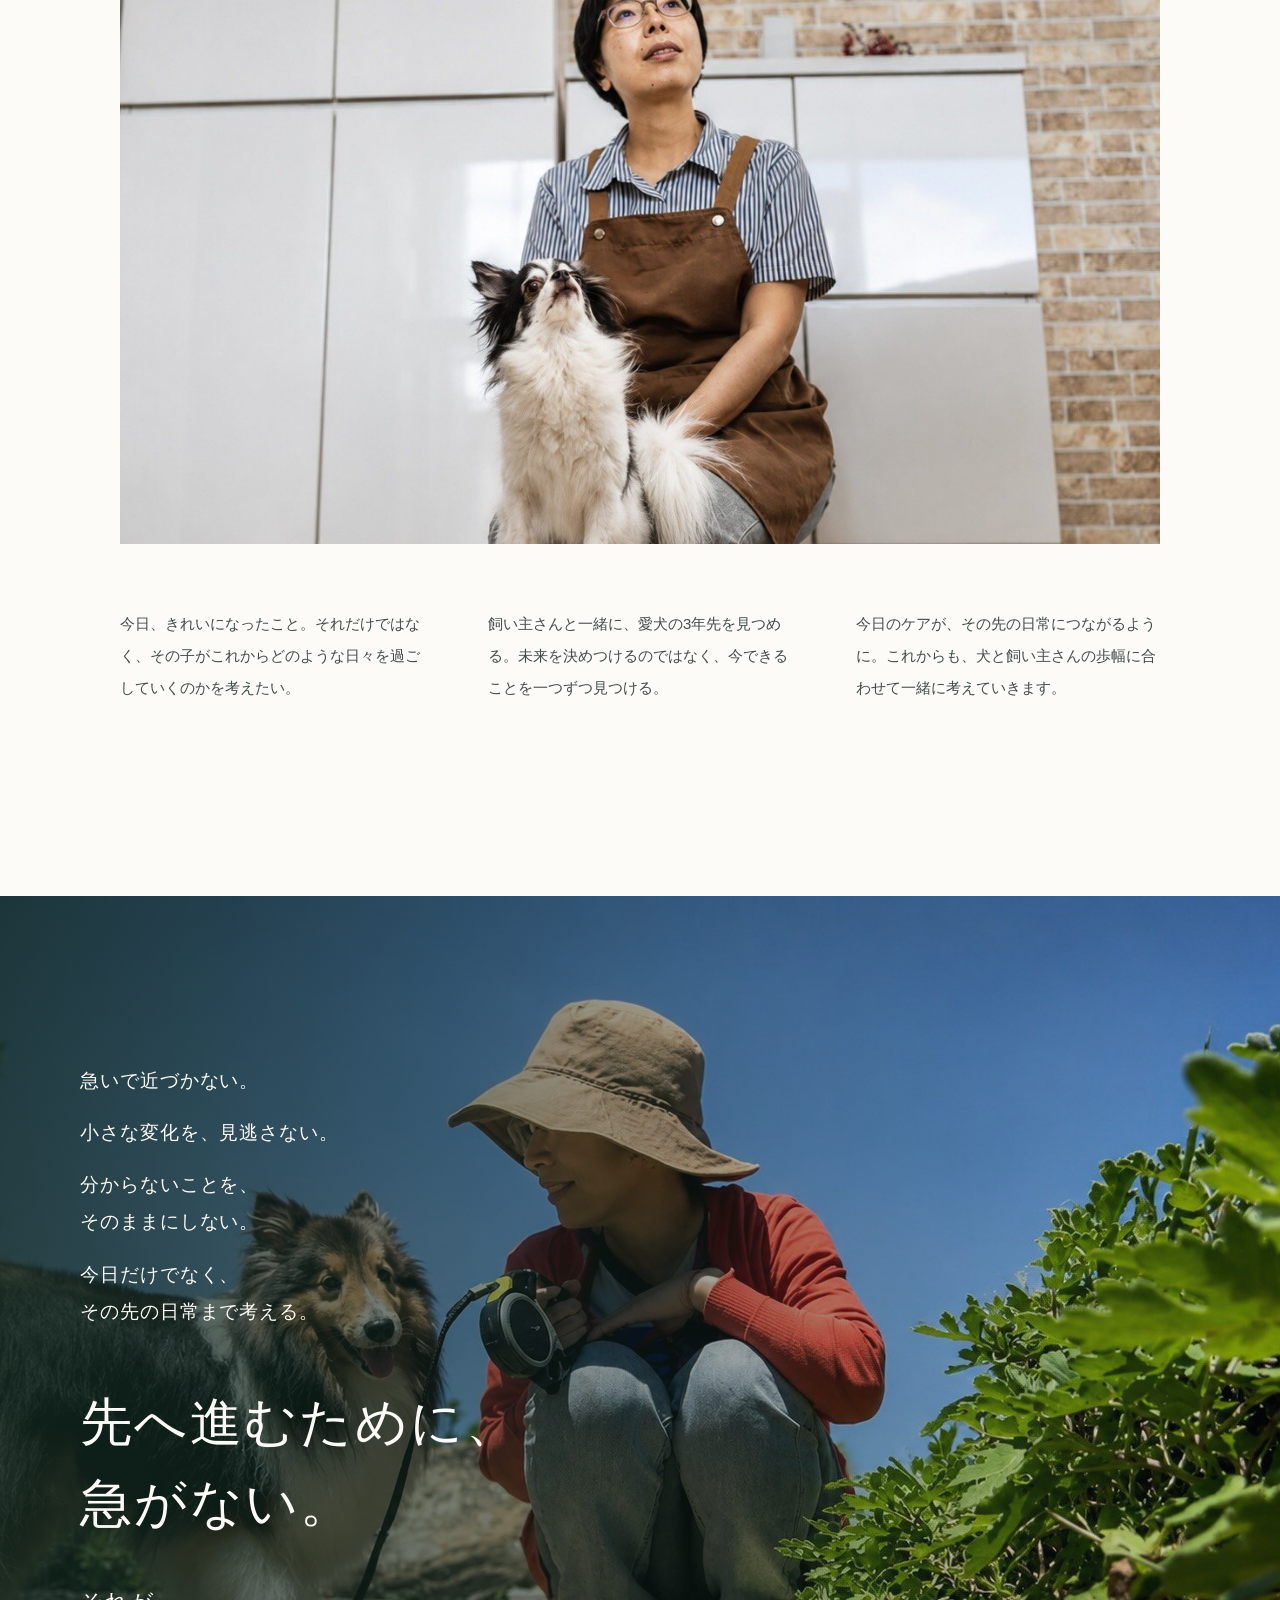
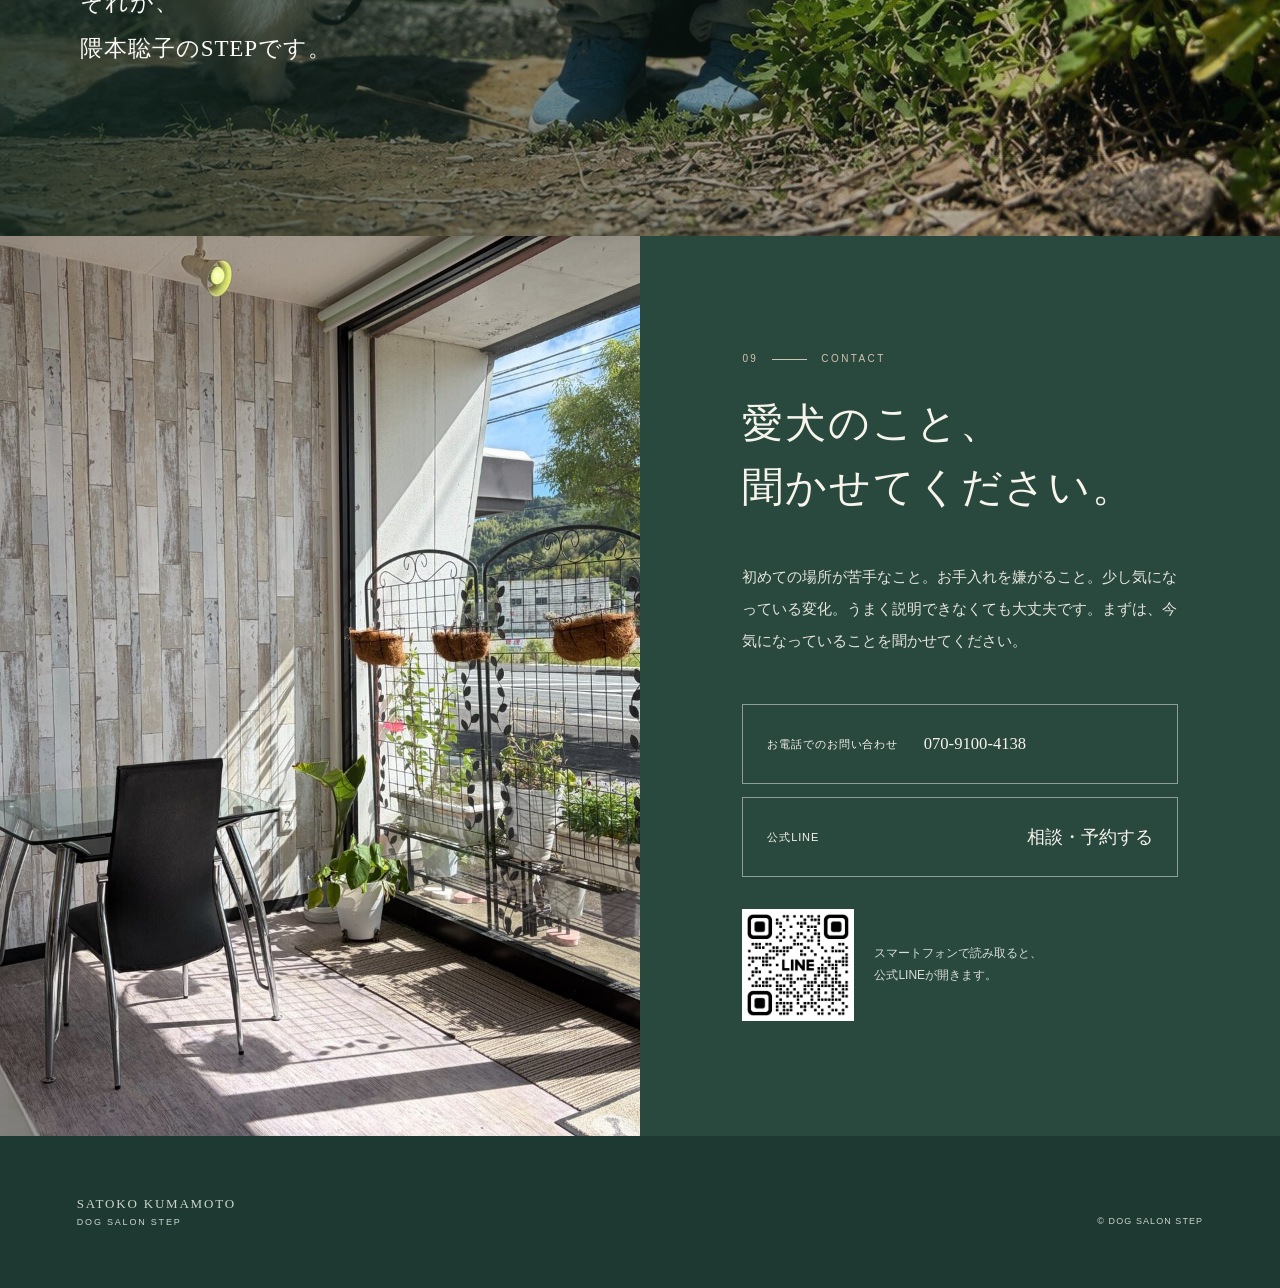
==== commit 9b90defc: "Add files via upload" ====
--- a/index.html
+++ b/index.html
@@ -7,7 +7,7 @@
   <meta name="theme-color" content="#29483e">
   <title>隈本聡子｜DOG SALON STEP</title>
   <link rel="icon" href="./favicon.svg" type="image/svg+xml">
-  <link rel="stylesheet" href="./site-v7.css">
+  <link rel="stylesheet" href="./site-v9.css">
   <script src="./script-v6.js" defer></script>
 </head>
 <body>
@@ -50,7 +50,7 @@
       <div class="story-inner">
         <div class="story-copy" data-reveal>
           <p class="eyebrow"><span>02</span>FIRST CONTACT</p>
-          <h2 id="first-contact-title">怖がる気持ちを、否定しない。</h2>
+          <h2 id="first-contact-title"><span class="mobile-title-line">怖がる気持ちを、</span><span class="mobile-title-line">否定しない。</span></h2>
           <p class="story-quote"><span>私も、初対面では緊張します。</span></p>
           <div class="story-body">
             <p>怖がっているときに、無理に目を合わせたり、何度も触れたりはしません。</p>
@@ -66,7 +66,7 @@
       <div class="story-inner">
         <div class="story-copy" data-reveal>
           <p class="eyebrow"><span>03</span>TRUST</p>
-          <h2 id="trust-title">近づいてくるまで、待つ。</h2>
+          <h2 id="trust-title"><span class="mobile-title-line">近づいてくるまで、</span><span class="mobile-title-line">待つ。</span></h2>
           <p class="story-quote"><span>少しだけ、私に興味を持ってくれたのだと思う。</span></p>
           <div class="story-body">
             <p>ふと、私の手や顔に近づいて、匂いを嗅いでくれることがあります。</p>
@@ -97,7 +97,7 @@
       <div class="story-inner">
         <div class="story-copy" data-reveal>
           <p class="eyebrow"><span>05</span>EXPLAIN</p>
-          <h2 id="explain-title">説明する時間を、惜しまない。</h2>
+          <h2 id="explain-title"><span class="mobile-title-line">説明する時間を、</span><span class="mobile-title-line">惜しまない。</span></h2>
           <div class="story-body">
             <p>飼い主さんの希望にそのまま応えることが、犬にとって一番よいとは限りません。</p>
             <p>そのように感じたときは、理由をきちんと説明します。疑問や不安を残したまま、犬を預けてほしくないからです。</p>
@@ -112,7 +112,7 @@
       <div class="story-inner">
         <div class="story-copy" data-reveal>
           <p class="eyebrow"><span>06</span>THINK</p>
-          <h2 id="think-title"><span class="think-line">考えることを、</span><span class="think-line">止めない。</span></h2>
+          <h2 id="think-title"><span class="mobile-title-line">考えることを、</span><span class="mobile-title-line">止めない。</span></h2>
           <p class="story-quote"><span>調べる。</span><span>相談する。</span><span>もう一度、考え直す。</span></p>
           <div class="story-body">
             <p>迷ったときは、自分の考えだけで決めないようにしています。自分の知識や経験に凝り固まっていないかを確かめる。</p>
--- a/site-v9.css
+++ b/site-v9.css
@@ -0,0 +1,221 @@
+:root {
+  --ivory: #f7f4ec;
+  --white: #fcfbf7;
+  --green: #29483e;
+  --ink: #29332f;
+  --muted: #68726c;
+  --wood: #a98562;
+  --line: #ddd9cf;
+  --serif: "Yu Mincho", "Hiragino Mincho ProN", "Hiragino Mincho Pro", "Noto Serif JP", serif;
+  --sans: "Hiragino Kaku Gothic ProN", "Yu Gothic", "Meiryo", "Noto Sans JP", sans-serif;
+}
+
+* { box-sizing: border-box; }
+html { scroll-behavior: smooth; background: var(--ivory); overflow-x: hidden; }
+body { width: 100%; max-width: 100%; margin: 0; background: var(--ivory); color: var(--ink); font-family: var(--sans); font-size: 16px; line-height: 2; overflow-x: hidden; }
+img { display: block; width: 100%; height: auto; }
+a { color: inherit; text-decoration: none; }
+h1, h2, p, figure { margin: 0; }
+h1, h2 { font-family: var(--serif); font-weight: 500; letter-spacing: .045em; line-height: 1.55; }
+
+.skip-link { position: fixed; z-index: 100; top: 8px; left: 8px; padding: 8px 14px; background: var(--white); color: var(--green); transform: translateY(-150%); }
+.skip-link:focus { transform: translateY(0); }
+.site-header { position: absolute; z-index: 20; top: 0; left: 0; display: flex; align-items: flex-start; justify-content: space-between; width: 100%; padding: 30px clamp(24px, 5vw, 76px); color: var(--green); }
+.brand { display: flex; flex-direction: column; font-family: var(--serif); font-size: 13px; letter-spacing: .16em; line-height: 1.45; }
+.brand small { font-family: var(--sans); font-size: 9px; letter-spacing: .23em; }
+.header-contact { border-bottom: 1px solid currentColor; font-size: 10px; letter-spacing: .22em; }
+
+.hero { position: relative; min-height: 720px; height: 100svh; overflow: hidden; background: #d6d4c9; }
+.hero > img { position: absolute; inset: 0; width: 100%; height: 100%; object-fit: cover; object-position: center 54%; }
+.hero-shade { position: absolute; inset: 0; background: linear-gradient(90deg, rgba(247,244,236,.58) 0%, rgba(247,244,236,.08) 48%, transparent 72%), linear-gradient(0deg, rgba(21,44,36,.18), transparent 35%); }
+.hero-copy { position: absolute; z-index: 2; left: clamp(28px, 8vw, 126px); top: 50%; transform: translateY(-42%); color: var(--green); }
+.hero-name { margin-bottom: 28px; font-family: var(--serif); font-size: 12px; letter-spacing: .18em; }
+.hero-name span { display: block; margin-top: 3px; font-family: var(--sans); font-size: 9px; letter-spacing: .25em; }
+.hero h1 { font-size: clamp(42px, 4.4vw, 68px); }
+.scroll-cue { position: absolute; z-index: 2; bottom: 0; left: clamp(28px, 8vw, 126px); display: flex; flex-direction: column; align-items: center; gap: 11px; color: var(--green); font-size: 8px; letter-spacing: .22em; writing-mode: vertical-rl; }
+.scroll-cue i { display: block; width: 1px; height: 74px; background: currentColor; }
+
+.story { padding: clamp(120px, 14vw, 220px) clamp(24px, 6vw, 94px); }
+.story:nth-of-type(odd) { background: var(--white); }
+.story-inner { display: grid; grid-template-columns: minmax(280px, .8fr) minmax(430px, 1.2fr); gap: clamp(70px, 9vw, 150px); align-items: center; max-width: 1240px; margin: 0 auto; }
+.story:nth-of-type(even) .story-copy { order: 2; }
+.story:nth-of-type(even) .story-figure { order: 1; }
+.eyebrow { display: flex; align-items: center; gap: 14px; margin-bottom: 26px; color: var(--wood); font-size: 10px; letter-spacing: .24em; line-height: 1.4; }
+.eyebrow span { display: inline-flex; align-items: center; gap: 14px; }
+.eyebrow span::after { content: ""; width: 35px; height: 1px; background: currentColor; }
+.eyebrow.light { color: #d3c4ad; }
+.story h2, .future h2, .journey h2, .contact h2 { font-size: clamp(31px, 3.2vw, 49px); text-wrap: balance; word-break: keep-all; }
+.story-body { max-width: 560px; margin-top: 45px; color: #424c47; font-size: clamp(15px, 1.18vw, 17px); line-height: 2.2; }
+.story-body p + p { margin-top: 1.25em; }
+.story-quote { margin: 40px 0 0; color: var(--green); font-family: var(--serif); font-size: clamp(20px, 1.8vw, 27px); line-height: 1.85; white-space: pre-line; }
+.story-quote span { display: block; }
+.story-figure { overflow: hidden; }
+.story-figure img { aspect-ratio: 4 / 3; object-fit: cover; transition: transform 1.2s ease; }
+.story-2 .story-figure img, .story-6 .story-figure img { aspect-ratio: 16 / 10; }
+.story-3 .story-figure { max-width: 650px; }
+.story-3 .story-figure img { object-position: 48% center; }
+.story-4 .story-figure { max-width: 620px; justify-self: center; }
+.story-1 .story-inner { grid-template-columns: 1fr; max-width: 1200px; }
+.story-1 .story-copy { order: 1; max-width: 650px; }
+.story-1 .story-figure { order: 2; width: 100%; max-width: none; }
+.story-1 .story-figure img { aspect-ratio: 16 / 9; }
+.story-3 .story-inner,
+.story-5 .story-inner { grid-template-columns: minmax(560px, 1.3fr) minmax(320px, .7fr); max-width: 1320px; }
+.story-3 .story-figure,
+.story-5 .story-figure { width: 100%; max-width: none; }
+
+.journey { display: grid; grid-template-columns: 1.12fr .88fr; min-height: 840px; background: var(--green); color: var(--ivory); }
+.journey-image { min-height: 740px; }
+.journey-image img { width: 100%; height: 100%; object-fit: cover; }
+.journey-copy { display: flex; flex-direction: column; justify-content: center; padding: clamp(70px, 8vw, 140px); }
+.journey-copy h2 { margin-bottom: 48px; }
+.journey-copy > p:not(.eyebrow) { max-width: 510px; color: #e4e5de; font-size: 16px; line-height: 2.15; }
+.journey-copy > p + p { margin-top: 20px; }
+
+.future { padding: clamp(130px, 15vw, 230px) clamp(24px, 7vw, 110px); background: var(--white); }
+.future-head, .future-copy { width: min(100%, 1040px); margin: 0 auto; }
+.future-head { margin-bottom: 72px; }
+.future-image { width: min(100%, 1040px); margin: 0 auto; }
+.future-image img { aspect-ratio: 3 / 2; object-fit: cover; }
+.future-copy { display: grid; grid-template-columns: repeat(3, 1fr); gap: clamp(30px, 5vw, 75px); margin-top: 64px; color: #424c47; font-size: 15px; line-height: 2.15; }
+
+.epilogue { position: relative; min-height: 940px; display: flex; align-items: center; overflow: hidden; color: var(--white); }
+.epilogue > img { position: absolute; inset: 0; width: 100%; height: 100%; object-fit: cover; object-position: 50% center; }
+.epilogue-shade { position: absolute; inset: 0; background: linear-gradient(90deg, rgba(18,40,32,.82), rgba(18,40,32,.36) 58%, rgba(18,40,32,.1)); }
+.epilogue-copy { position: relative; z-index: 1; width: min(90%, 1120px); margin: 0 auto; padding: 130px 0; font-family: var(--serif); font-size: clamp(16px, 1.45vw, 21px); line-height: 2; letter-spacing: .05em; }
+.epilogue-copy > p + p { margin-top: 15px; }
+.epilogue h2 { margin: 52px 0 34px; font-size: clamp(37px, 4.1vw, 61px); }
+.epilogue-end { font-size: clamp(18px, 1.8vw, 26px); }
+
+.contact { display: grid; grid-template-columns: 1fr 1fr; background: var(--green); color: var(--ivory); }
+.contact-photo { min-height: 900px; }
+.contact-photo img { width: 100%; height: 100%; object-fit: cover; }
+.contact-copy { padding: clamp(80px, 8vw, 140px); align-self: center; }
+.contact-intro { max-width: 560px; margin-top: 42px; color: #e4e5de; font-size: 15px; line-height: 2.15; }
+.contact-actions { display: grid; gap: 13px; max-width: 520px; margin-top: 46px; }
+.contact-button { display: flex; align-items: center; justify-content: space-between; min-height: 80px; padding: 16px 24px; border: 1px solid rgba(247,244,236,.5); transition: color .3s ease, background .3s ease; }
+.contact-button span { font-size: 11px; letter-spacing: .08em; }
+.contact-button strong { font-family: var(--serif); font-size: 18px; font-weight: 500; }
+.contact-button:hover, .contact-button:focus-visible { background: var(--ivory); color: var(--green); outline: none; }
+.qr-area { display: flex; align-items: center; gap: 20px; margin-top: 32px; color: #d8ded8; font-size: 12px; line-height: 1.8; }
+.qr-area img { width: 112px; height: 112px; background: white; }
+.site-footer { display: flex; align-items: flex-end; justify-content: space-between; padding: 58px clamp(24px, 6vw, 94px); background: #1e3931; color: #ccd6cf; }
+.site-footer p { display: flex; flex-direction: column; font-size: 9px; letter-spacing: .2em; line-height: 1.6; }
+.site-footer p span { font-family: var(--serif); font-size: 13px; }
+.site-footer small { font-size: 9px; letter-spacing: .12em; }
+
+.save-fab { position: fixed; z-index: 120; right: 24px; bottom: 24px; min-width: 74px; min-height: 48px; padding: 10px 20px; border: 1px solid rgba(41,72,62,.42); border-radius: 999px; background: rgba(252,251,247,.94); color: var(--green); box-shadow: 0 8px 28px rgba(30,57,49,.14); font-family: var(--sans); font-size: 13px; letter-spacing: .16em; cursor: pointer; backdrop-filter: blur(8px); transition: background .25s ease, color .25s ease, transform .25s ease; }
+.save-fab:hover, .save-fab:focus-visible { background: var(--green); color: var(--white); transform: translateY(-2px); outline: none; }
+.save-overlay { position: fixed; z-index: 200; inset: 0; display: grid; place-items: center; padding: 24px; background: rgba(22,38,32,.58); opacity: 0; visibility: hidden; pointer-events: none; transition: opacity .25s ease, visibility 0s linear .25s; }
+.save-overlay.is-open { opacity: 1; visibility: visible; pointer-events: auto; transition-delay: 0s; }
+.save-modal { position: relative; width: min(100%, 540px); max-height: calc(100svh - 48px); overflow-y: auto; padding: clamp(38px, 6vw, 58px); background: var(--white); color: var(--ink); box-shadow: 0 24px 70px rgba(15,36,29,.24); transform: scale(.97); transition: transform .25s ease; }
+.save-overlay.is-open .save-modal { transform: scale(1); }
+.save-close { position: absolute; top: 14px; right: 16px; width: 42px; height: 42px; border: 0; background: transparent; color: var(--green); font-size: 28px; line-height: 1; cursor: pointer; }
+.save-eyebrow { margin-bottom: 12px; color: var(--wood); font-size: 9px; letter-spacing: .22em; }
+.save-modal h2 { color: var(--green); font-size: clamp(27px, 4vw, 36px); }
+.save-guide { display: grid; gap: 24px; margin: 34px 0 0; padding: 0; list-style: none; counter-reset: save-step; }
+.save-guide li { position: relative; padding-left: 38px; counter-increment: save-step; }
+.save-guide li::before { content: "0" counter(save-step); position: absolute; top: 1px; left: 0; color: var(--wood); font-family: var(--serif); font-size: 13px; }
+.save-guide strong, .save-guide span { display: block; }
+.save-guide strong { color: var(--green); font-family: var(--serif); font-size: 18px; font-weight: 500; }
+.save-guide span { margin-top: 5px; color: var(--muted); font-size: 13px; line-height: 1.8; }
+.mobile-title-line { display: inline; }
+
+.js [data-reveal] { opacity: 0; transform: translateY(12px); transition: opacity .72s ease, transform .72s ease; }
+.js [data-reveal].is-visible { opacity: 1; transform: translateY(0); }
+
+@media (min-width: 901px) and (max-width: 1440px) {
+  .story-3 .story-inner,
+  .story-5 .story-inner { grid-template-columns: 1fr; gap: 58px; max-width: 1040px; }
+  .story-3 .story-figure,
+  .story-5 .story-figure { order: 1; width: 100%; max-width: none; }
+  .story-3 .story-copy,
+  .story-5 .story-copy { order: 2; max-width: 760px; }
+  .story-3 .story-body,
+  .story-5 .story-body { max-width: 760px; }
+}
+
+@media (min-width: 901px) {
+  .contact-button.phone { justify-content: flex-start; gap: clamp(16px, 2vw, 28px); }
+  .contact-button.phone span,
+  .contact-button.phone strong,
+  .qr-area p { white-space: nowrap; }
+  .contact-button.phone strong { font-size: clamp(15px, 1.3vw, 18px); }
+}
+
+@media (max-width: 900px) {
+  .story-inner { grid-template-columns: 1fr; gap: 52px; }
+  .story-1 .story-inner,
+  .story-3 .story-inner,
+  .story-5 .story-inner { grid-template-columns: 1fr; }
+  .story-copy, .story:nth-of-type(even) .story-copy { order: 1; }
+  .story-figure, .story:nth-of-type(even) .story-figure { order: 2; width: 100%; max-width: none; }
+  .journey, .contact { grid-template-columns: 1fr; }
+  .journey-image, .contact-photo { min-height: 65vw; }
+  .journey-copy, .contact-copy { padding: 100px clamp(24px, 8vw, 70px); }
+  .future-copy { grid-template-columns: 1fr; max-width: 680px; gap: 24px; }
+  .future-head, .future-image { max-width: 680px; }
+  .contact-photo { order: 1; }
+  .contact-copy { order: 2; }
+}
+
+@media (max-width: 600px) {
+  body { font-size: 16px; }
+  .site-header { padding: 21px 24px; }
+  .brand { font-size: 10px; }
+  .brand small { font-size: 7px; }
+  .hero { min-height: 640px; height: 100svh; }
+  .hero > img { object-position: 59% center; }
+  .hero-shade { background: linear-gradient(180deg, rgba(247,244,236,.62), rgba(247,244,236,.02) 48%, rgba(15,36,29,.18)); }
+  .hero-copy { top: 31%; left: 24px; right: 24px; transform: none; }
+  .hero-name { display: none; }
+  .hero h1 { max-width: 100%; font-size: clamp(24px, 7.2vw, 29px); line-height: 1.55; letter-spacing: 0; white-space: normal; }
+  .scroll-cue { left: 24px; }
+  .story { padding: 112px 24px; }
+  .story-inner { gap: 42px; }
+  .story h2, .future h2, .journey h2, .contact h2 { font-size: clamp(27px, 8vw, 34px); line-height: 1.65; word-break: normal; overflow-wrap: anywhere; }
+  .mobile-title-line { display: block; }
+  .story-body { margin-top: 32px; font-size: 15px; line-height: 2.05; }
+  .story-quote { margin-top: 32px; font-size: 21px; }
+  .story-figure img { aspect-ratio: 4 / 3; }
+  .story-1 .story-figure,
+  .story-3 .story-figure,
+  .story-5 .story-figure { width: 100%; max-width: none; margin-left: 0; }
+  .story-1 .story-figure img { aspect-ratio: 16 / 10; }
+  .story-4 .story-figure { width: 100%; margin-left: 0; }
+  .story-1 .story-figure img { object-position: center; }
+  .story-2 .story-figure img { aspect-ratio: 4 / 3; object-position: 46% center; }
+  .journey-image, .contact-photo { min-height: 78vw; }
+  .journey-copy, .contact-copy { padding: 100px 24px; }
+  .journey-copy h2 { margin-bottom: 36px; }
+  .journey-copy > p:not(.eyebrow) { font-size: 15px; line-height: 2.05; }
+  .future { padding: 112px 24px; }
+  .future-head { margin-bottom: 44px; }
+  .future-image img { aspect-ratio: 4 / 3; object-position: center; }
+  .future-copy { margin-top: 42px; font-size: 15px; line-height: 2.05; }
+  .epilogue { min-height: 850px; align-items: flex-end; }
+  .epilogue > img { object-position: 51% center; }
+  .epilogue-shade { background: linear-gradient(90deg, rgba(15,36,29,.84), rgba(15,36,29,.28)), linear-gradient(0deg, rgba(15,36,29,.6), transparent 55%); }
+  .epilogue-copy { width: auto; margin: 0; padding: 100px 24px; font-size: 15px; }
+  .epilogue h2 { margin: 42px 0 28px; font-size: 36px; }
+  .contact-intro { margin-top: 34px; font-size: 15px; }
+  .contact-button { min-height: 74px; padding: 13px 17px; }
+  .contact-button span { font-size: 10px; }
+  .contact-button strong { font-size: 16px; }
+  .qr-area { display: none; }
+  .site-footer { flex-direction: column; align-items: flex-start; gap: 28px; padding: 46px 24px; }
+  .save-fab { right: 16px; bottom: calc(16px + env(safe-area-inset-bottom)); min-width: 68px; min-height: 44px; padding: 9px 17px; font-size: 12px; }
+  .save-overlay { padding: 18px; }
+  .save-modal { max-height: calc(100svh - 36px); padding: 42px 25px 34px; }
+  .save-guide { gap: 21px; margin-top: 28px; }
+}
+
+@media print {
+  .save-fab, .save-overlay { display: none !important; }
+}
+
+@media (prefers-reduced-motion: reduce) {
+  html { scroll-behavior: auto; }
+  *, *::before, *::after { animation-duration: .01ms !important; animation-iteration-count: 1 !important; transition-duration: .01ms !important; }
+  .js [data-reveal] { opacity: 1; transform: none; }
+}
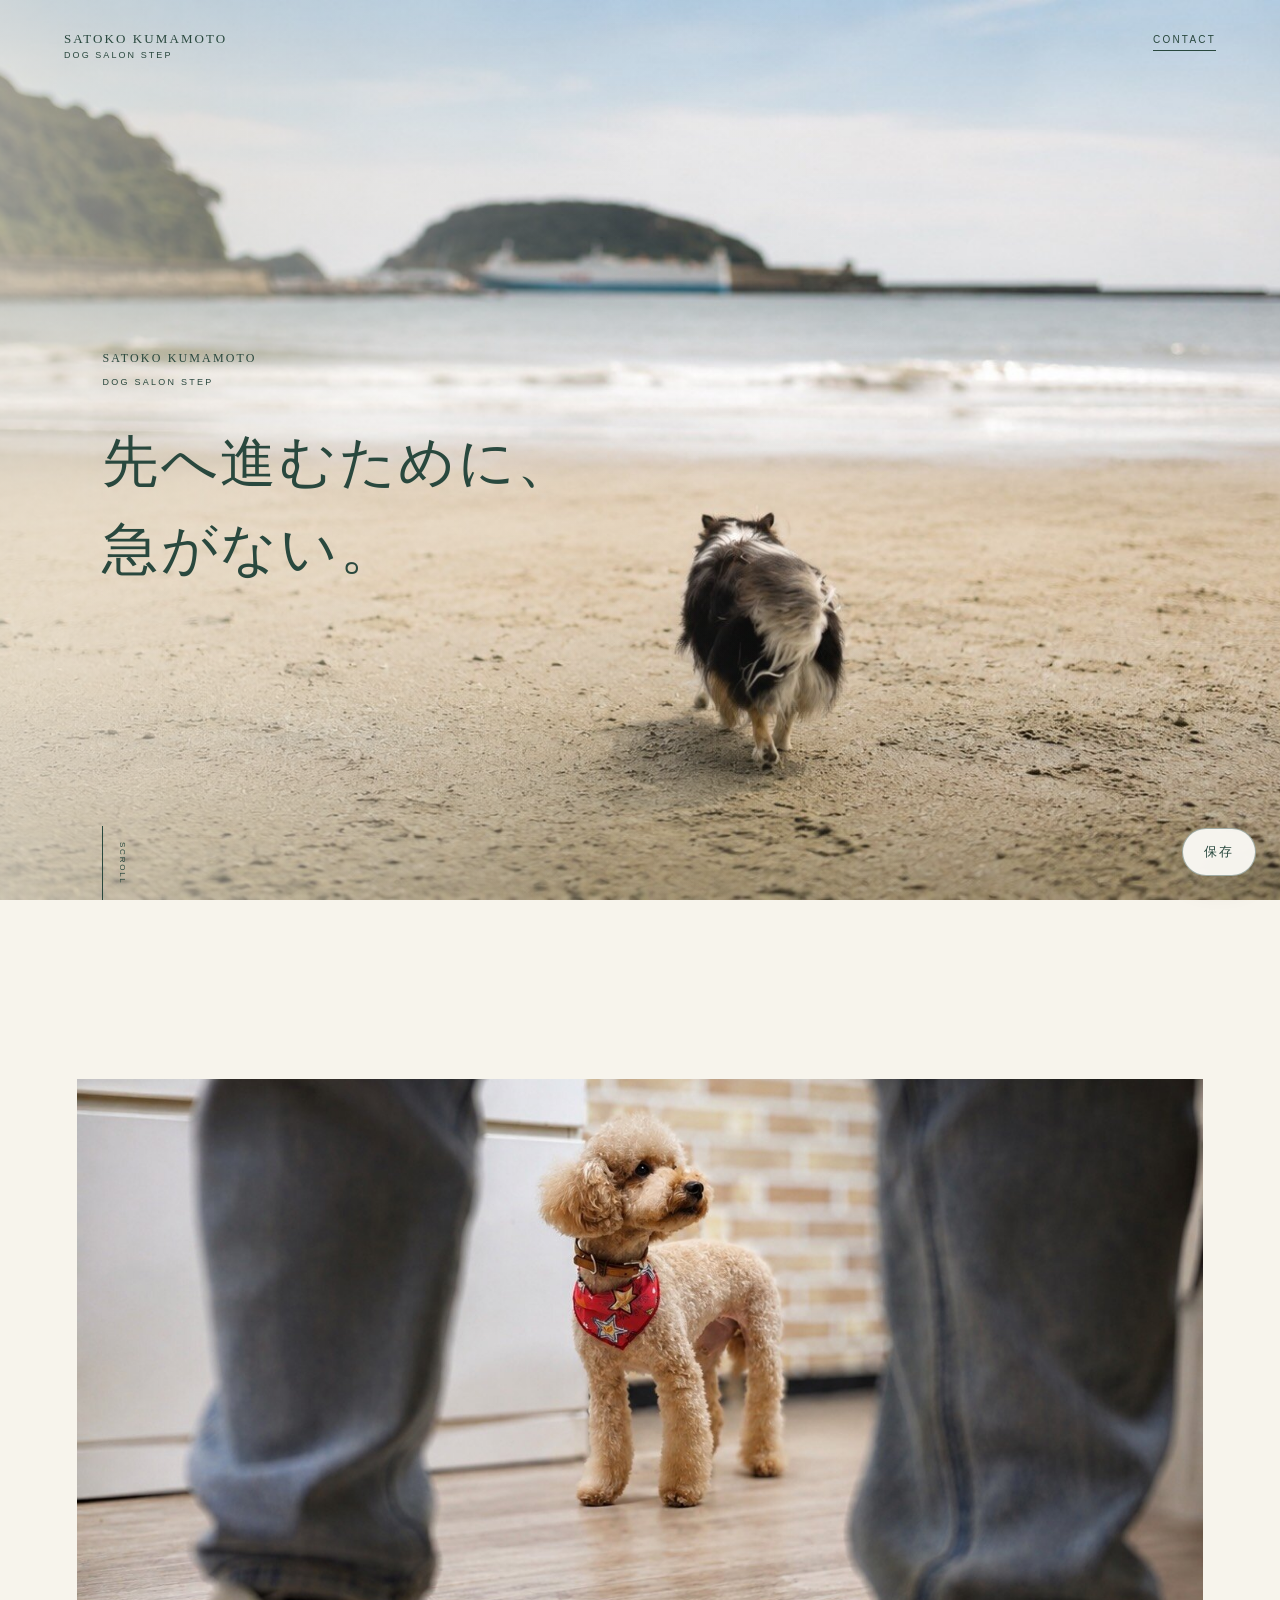
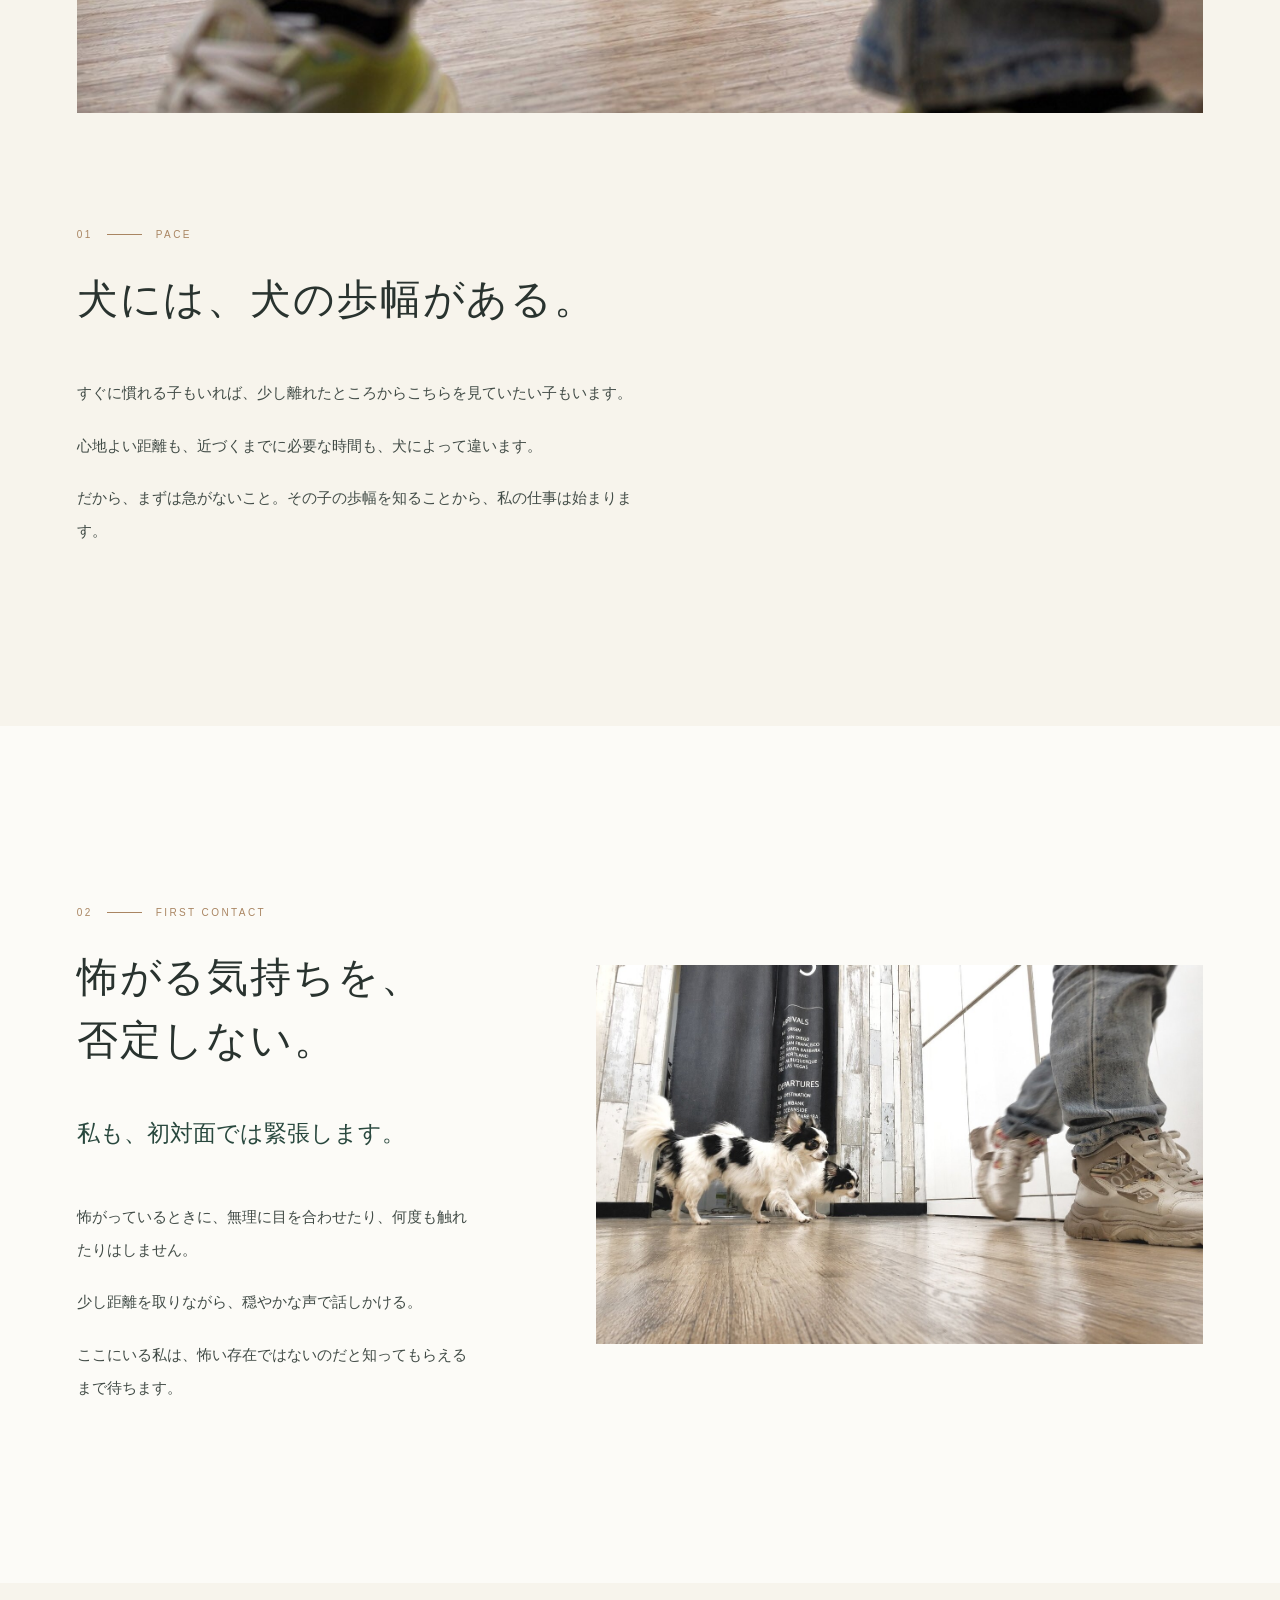
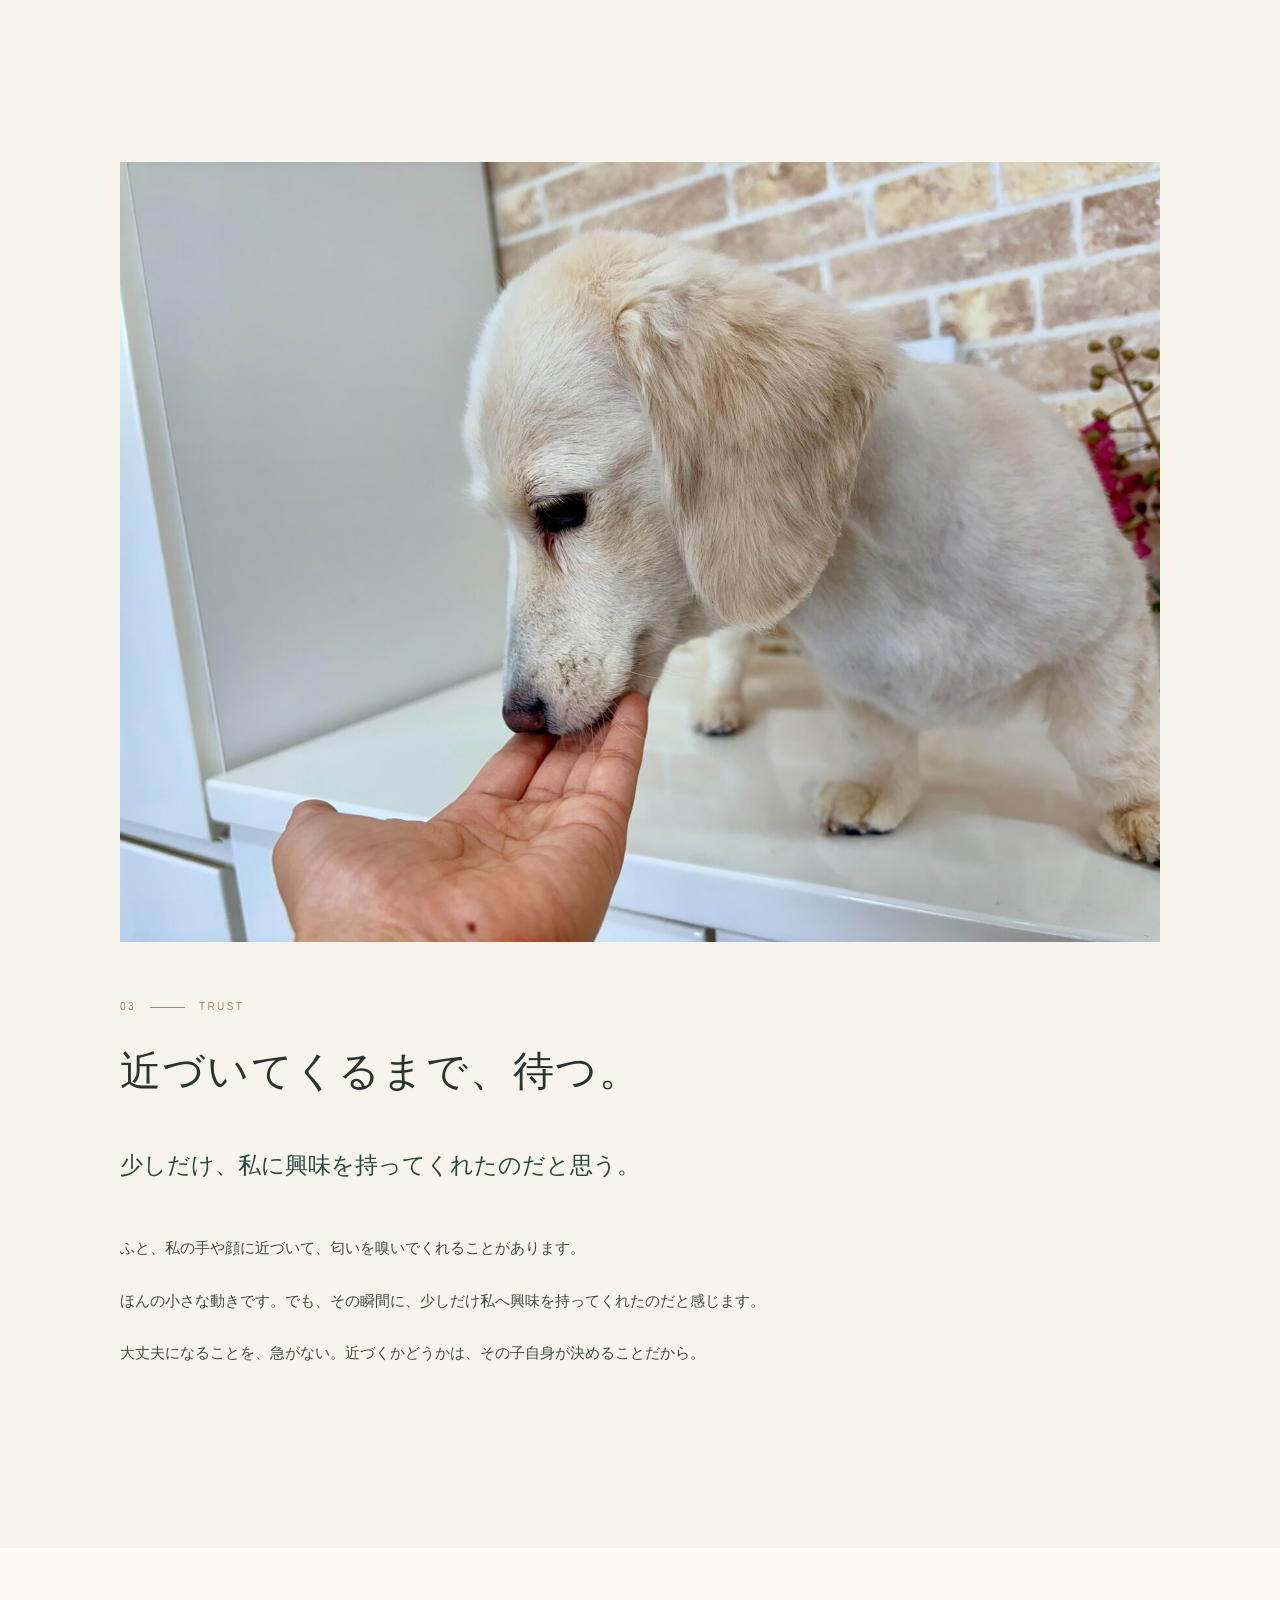
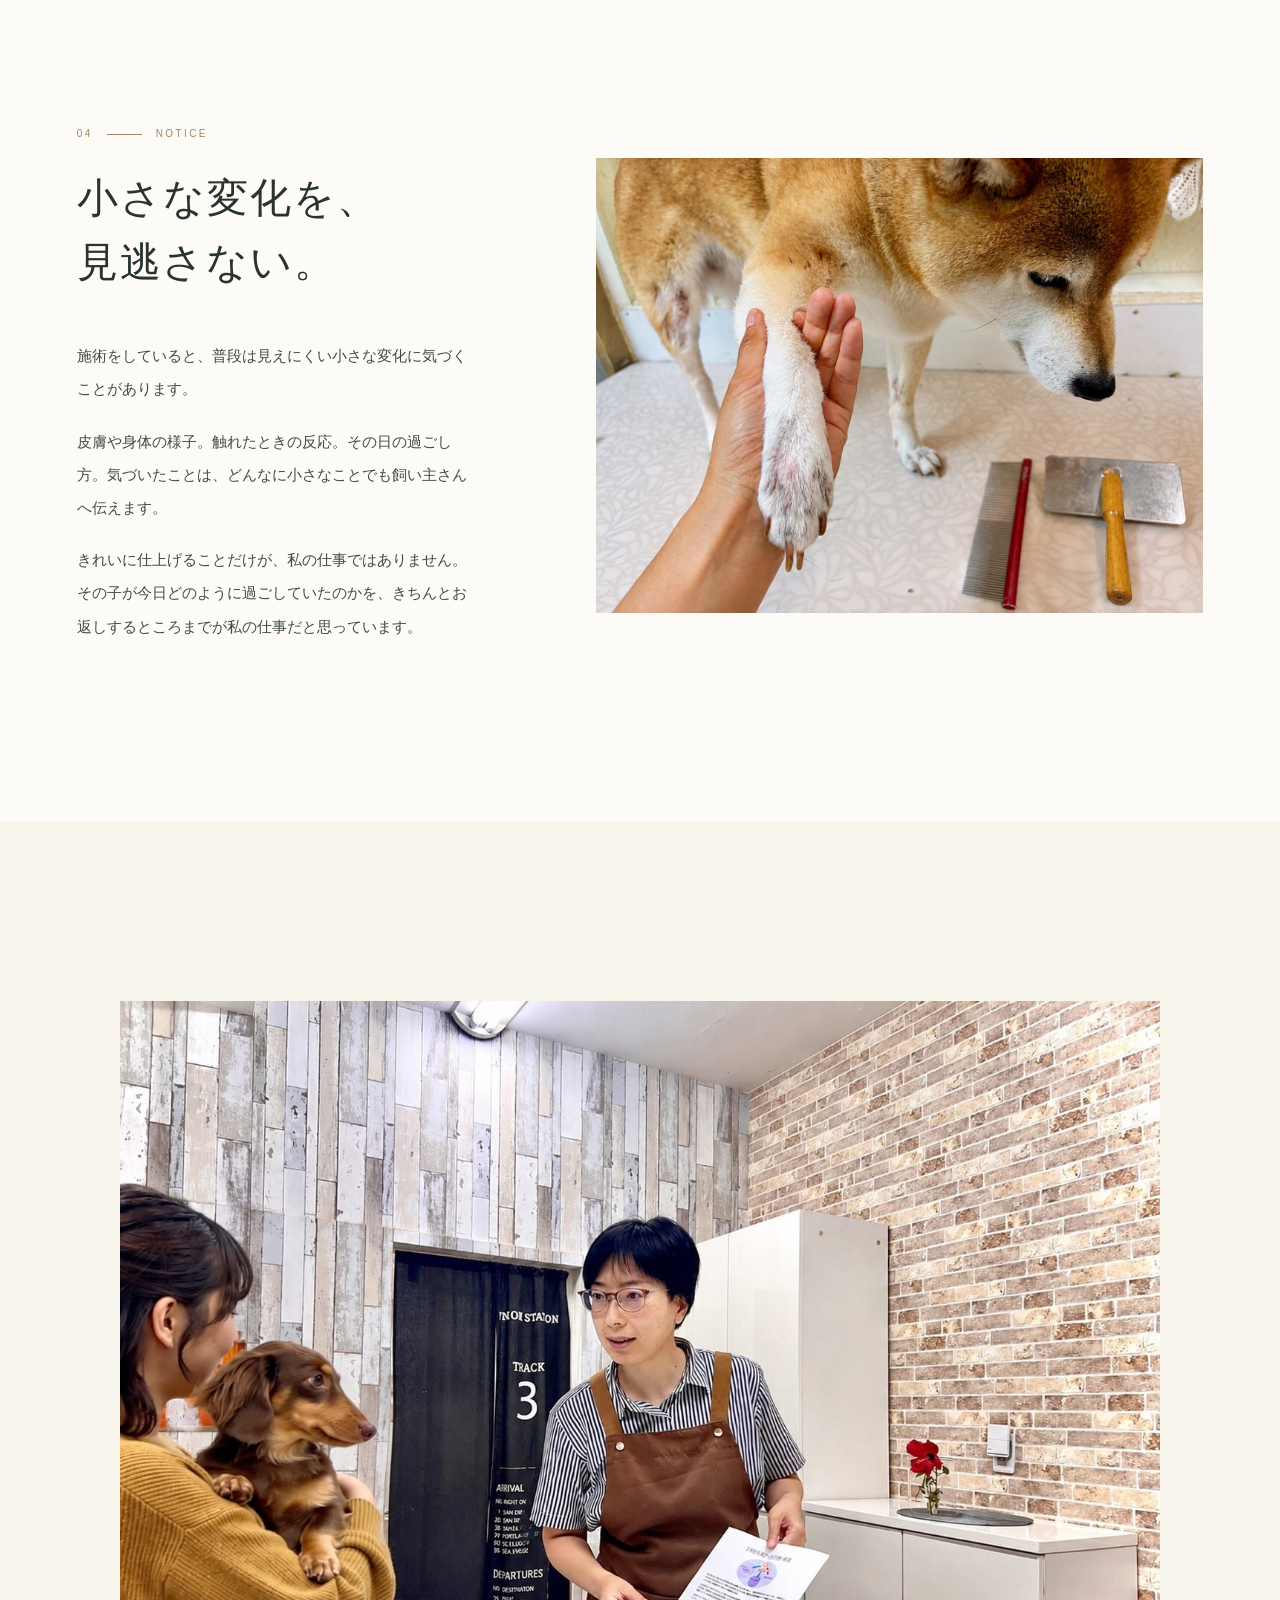
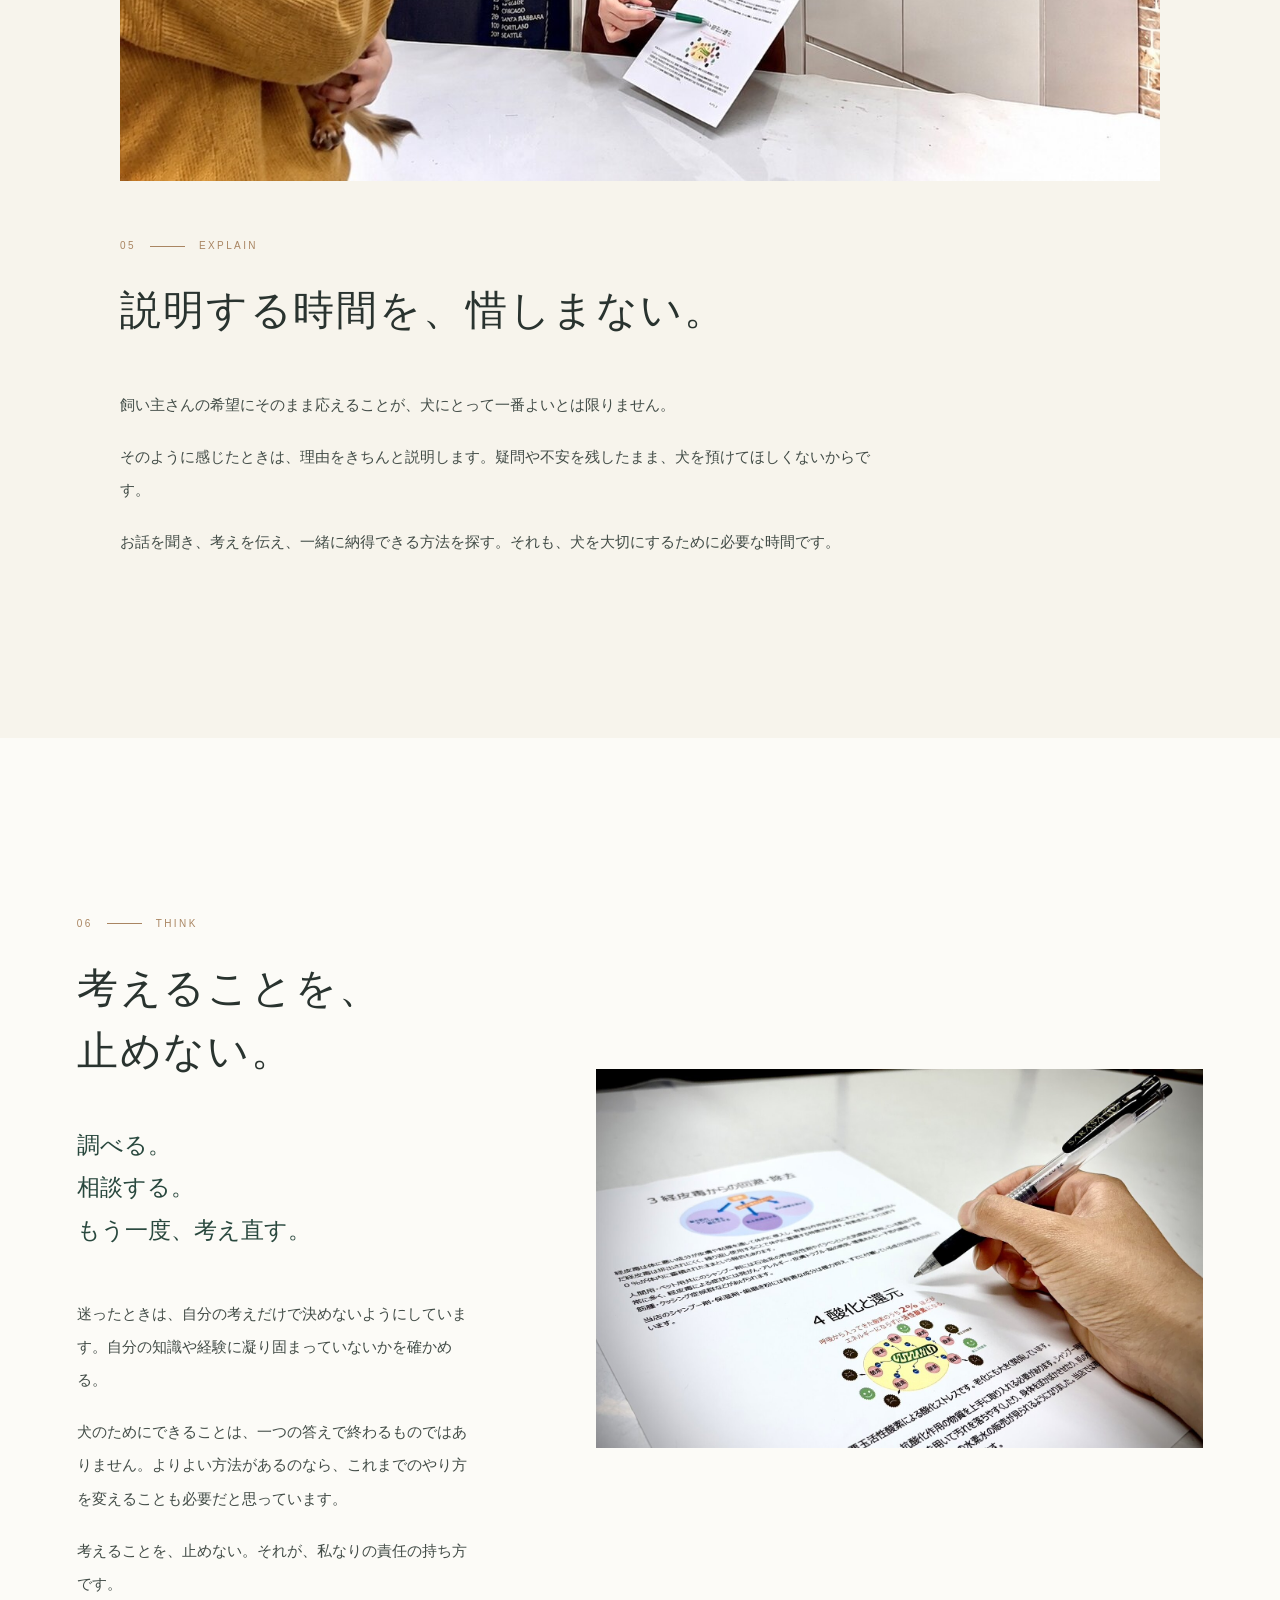
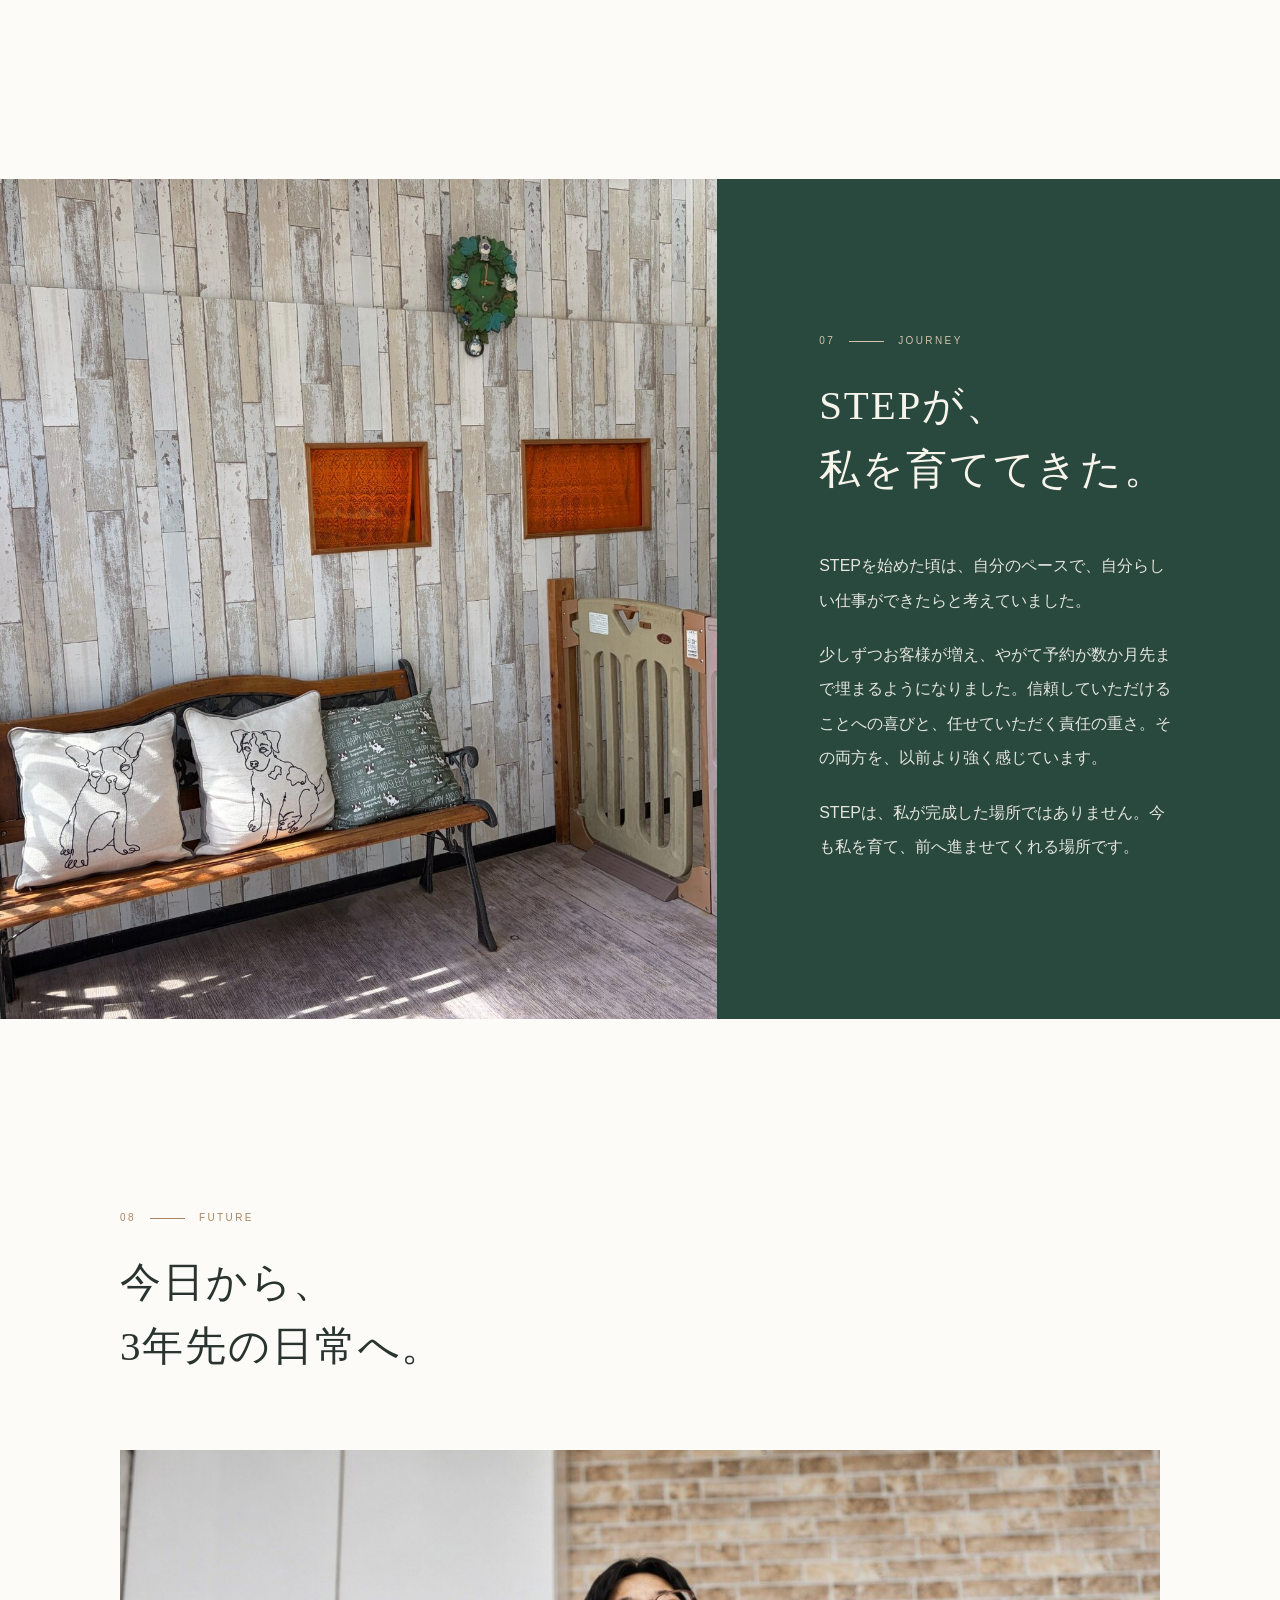
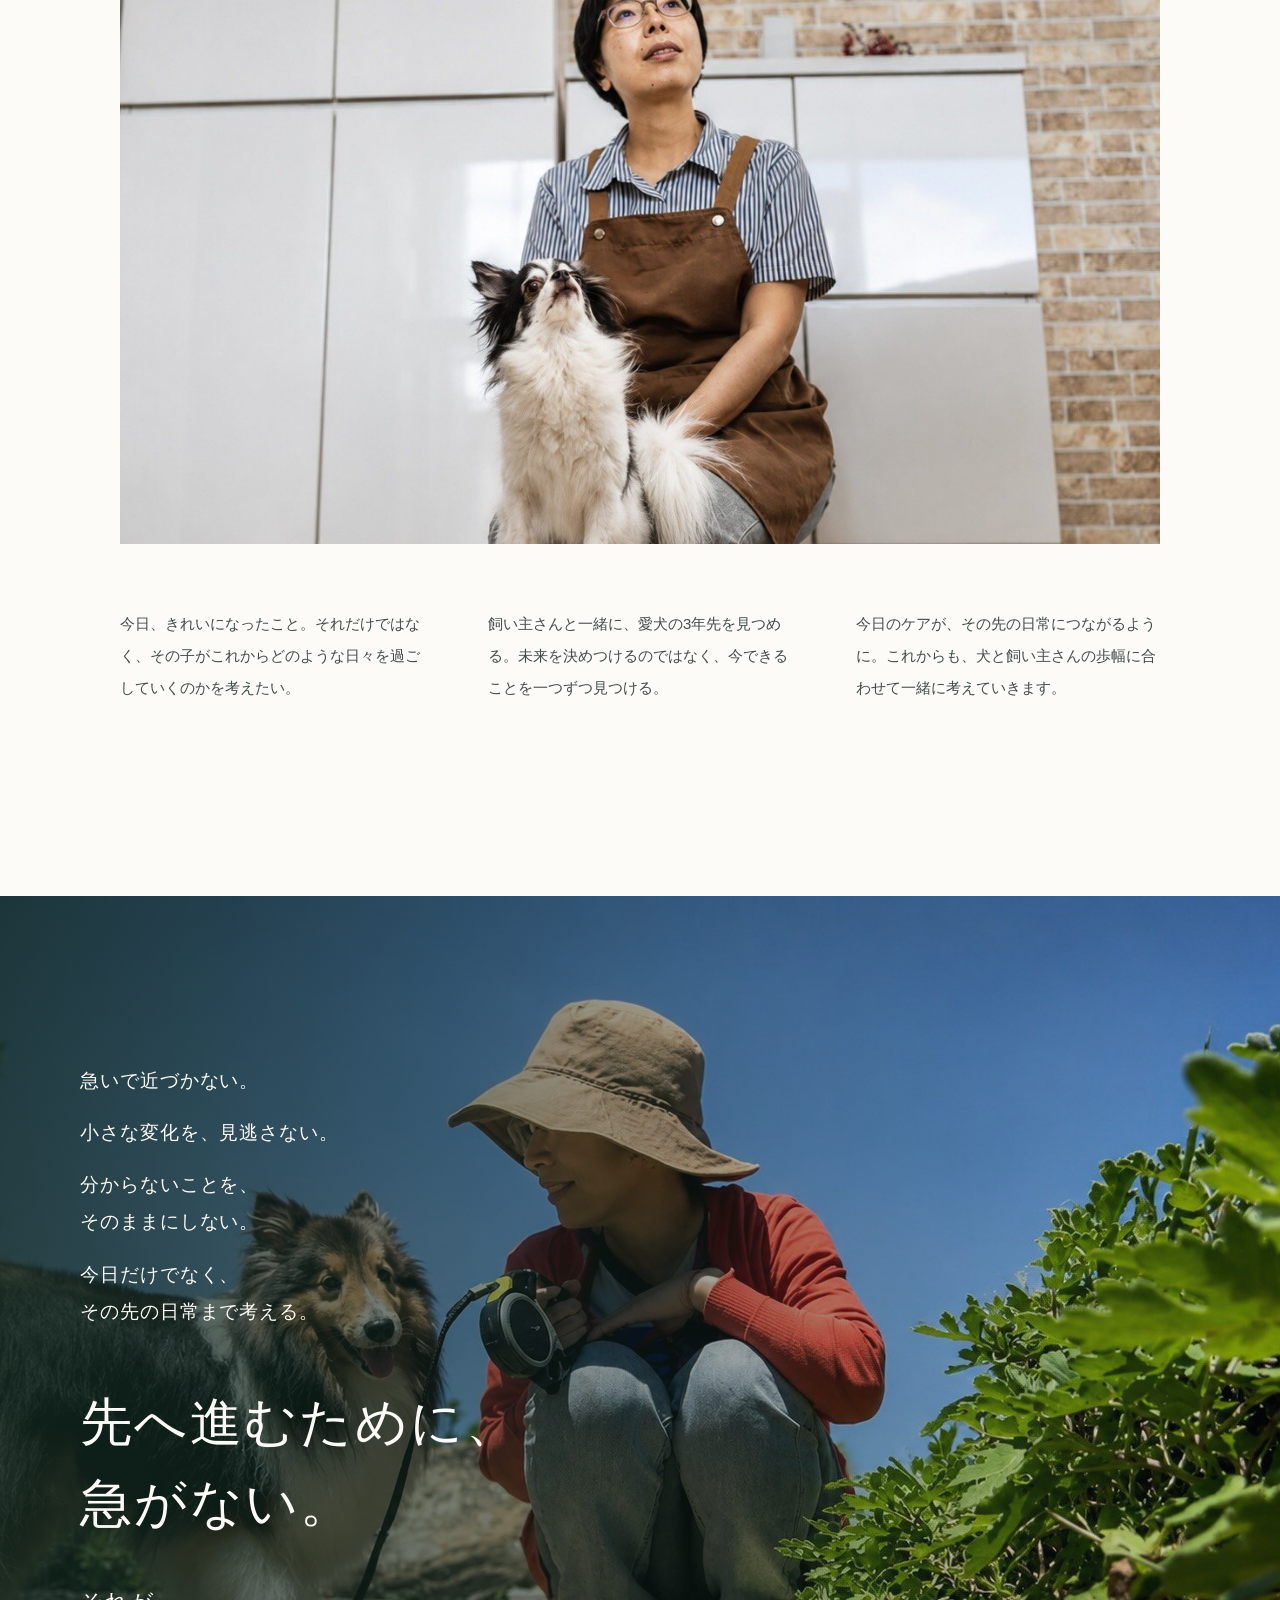
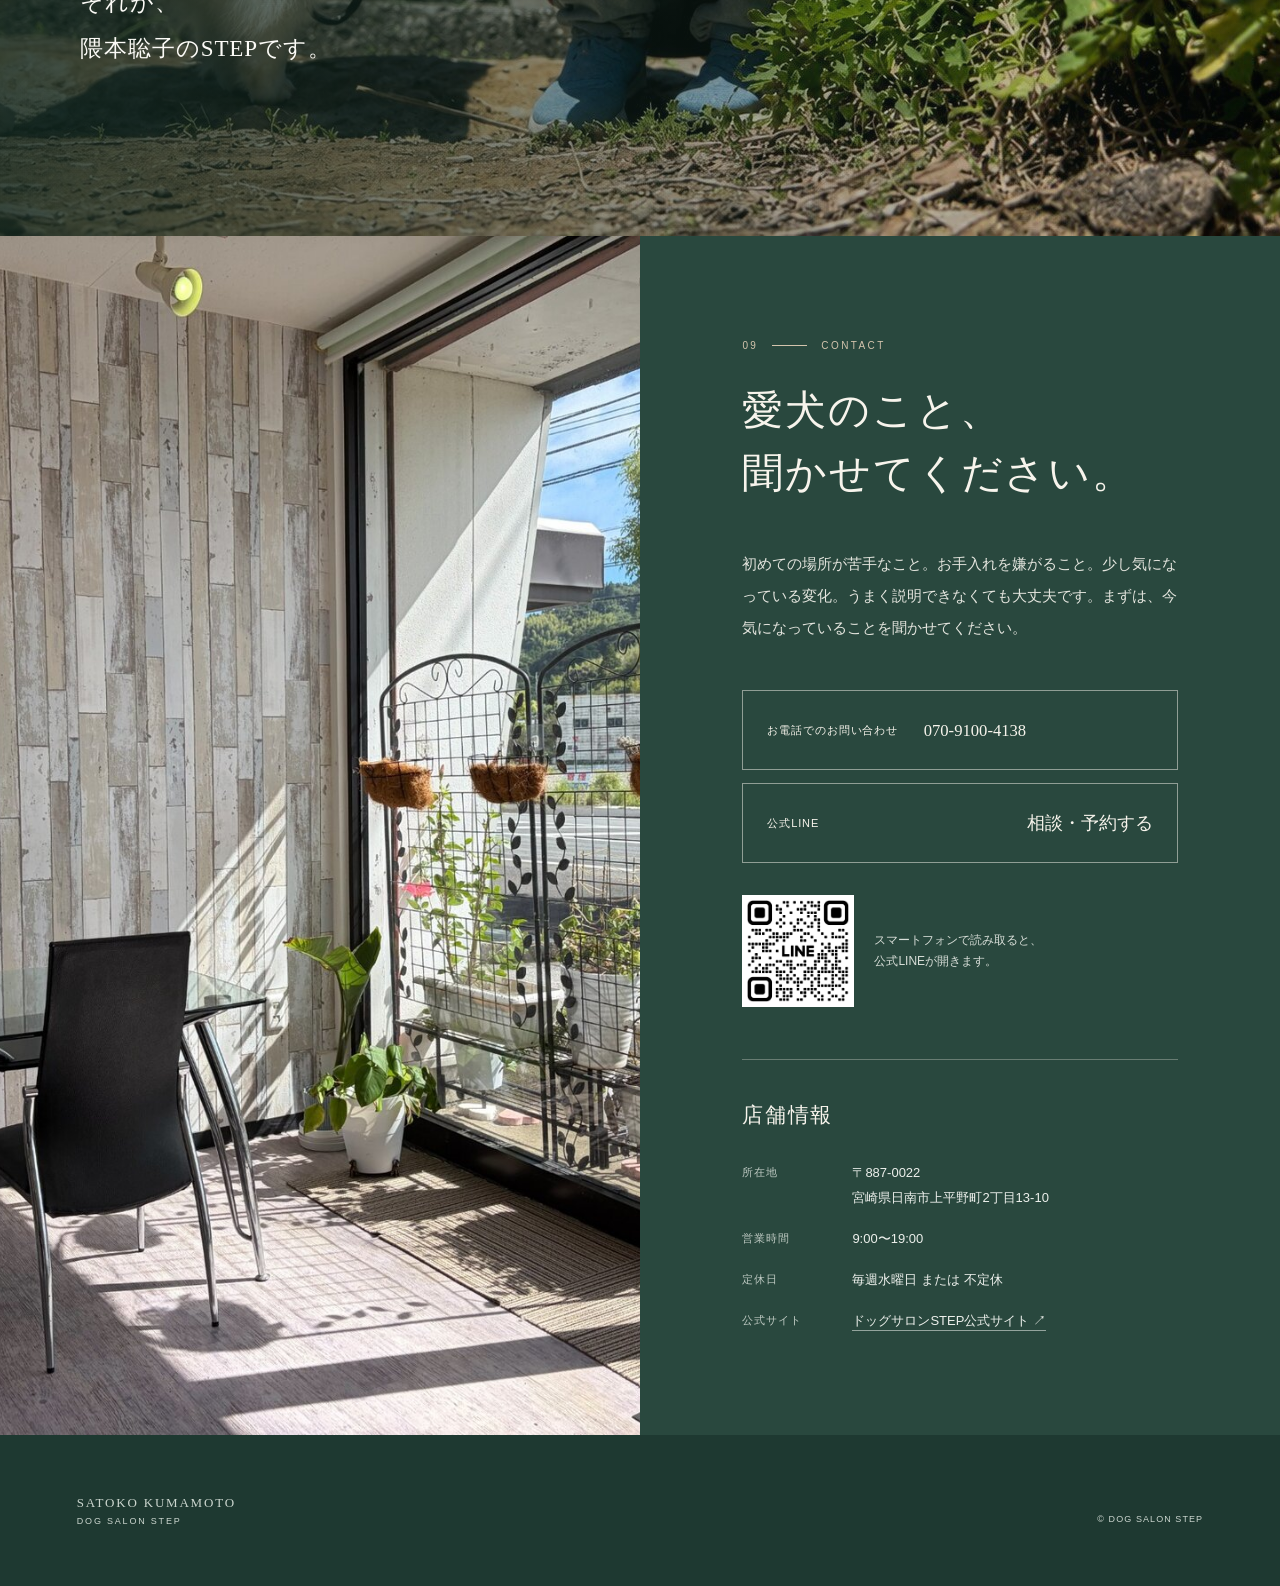
==== commit 48c3ad77: "Add files via upload" ====
--- a/index.html
+++ b/index.html
@@ -7,7 +7,7 @@
   <meta name="theme-color" content="#29483e">
   <title>隈本聡子｜DOG SALON STEP</title>
   <link rel="icon" href="./favicon.svg" type="image/svg+xml">
-  <link rel="stylesheet" href="./site-v9.css">
+  <link rel="stylesheet" href="./site-v10.css">
   <script src="./script-v6.js" defer></script>
 </head>
 <body>
@@ -171,6 +171,15 @@
         <div class="qr-area">
           <img src="./assets/images/line-qr.png" alt="ドッグサロンSTEP公式LINEの友だち追加QRコード" loading="lazy">
           <p>スマートフォンで読み取ると、<br>公式LINEが開きます。</p>
+        </div>
+        <div class="store-info">
+          <h3>店舗情報</h3>
+          <dl>
+            <div><dt>所在地</dt><dd>〒887-0022<br>宮崎県日南市上平野町2丁目13-10</dd></div>
+            <div><dt>営業時間</dt><dd>9:00〜19:00</dd></div>
+            <div><dt>定休日</dt><dd>毎週水曜日 または 不定休</dd></div>
+            <div><dt>公式サイト</dt><dd><a href="https://dog-salon-step.com/" target="_blank" rel="noreferrer">ドッグサロンSTEP公式サイト<span aria-hidden="true"> ↗</span></a></dd></div>
+          </dl>
         </div>
       </div>
     </section>
--- a/site-v10.css
+++ b/site-v10.css
@@ -0,0 +1,233 @@
+:root {
+  --ivory: #f7f4ec;
+  --white: #fcfbf7;
+  --green: #29483e;
+  --ink: #29332f;
+  --muted: #68726c;
+  --wood: #a98562;
+  --line: #ddd9cf;
+  --serif: "Yu Mincho", "Hiragino Mincho ProN", "Hiragino Mincho Pro", "Noto Serif JP", serif;
+  --sans: "Hiragino Kaku Gothic ProN", "Yu Gothic", "Meiryo", "Noto Sans JP", sans-serif;
+}
+
+* { box-sizing: border-box; }
+html { scroll-behavior: smooth; background: var(--ivory); overflow-x: hidden; }
+body { width: 100%; max-width: 100%; margin: 0; background: var(--ivory); color: var(--ink); font-family: var(--sans); font-size: 16px; line-height: 2; overflow-x: hidden; }
+img { display: block; width: 100%; height: auto; }
+a { color: inherit; text-decoration: none; }
+h1, h2, p, figure { margin: 0; }
+h1, h2 { font-family: var(--serif); font-weight: 500; letter-spacing: .045em; line-height: 1.55; }
+
+.skip-link { position: fixed; z-index: 100; top: 8px; left: 8px; padding: 8px 14px; background: var(--white); color: var(--green); transform: translateY(-150%); }
+.skip-link:focus { transform: translateY(0); }
+.site-header { position: absolute; z-index: 20; top: 0; left: 0; display: flex; align-items: flex-start; justify-content: space-between; width: 100%; padding: 30px clamp(24px, 5vw, 76px); color: var(--green); }
+.brand { display: flex; flex-direction: column; font-family: var(--serif); font-size: 13px; letter-spacing: .16em; line-height: 1.45; }
+.brand small { font-family: var(--sans); font-size: 9px; letter-spacing: .23em; }
+.header-contact { border-bottom: 1px solid currentColor; font-size: 10px; letter-spacing: .22em; }
+
+.hero { position: relative; min-height: 720px; height: 100svh; overflow: hidden; background: #d6d4c9; }
+.hero > img { position: absolute; inset: 0; width: 100%; height: 100%; object-fit: cover; object-position: center 54%; }
+.hero-shade { position: absolute; inset: 0; background: linear-gradient(90deg, rgba(247,244,236,.58) 0%, rgba(247,244,236,.08) 48%, transparent 72%), linear-gradient(0deg, rgba(21,44,36,.18), transparent 35%); }
+.hero-copy { position: absolute; z-index: 2; left: clamp(28px, 8vw, 126px); top: 50%; transform: translateY(-42%); color: var(--green); }
+.hero-name { margin-bottom: 28px; font-family: var(--serif); font-size: 12px; letter-spacing: .18em; }
+.hero-name span { display: block; margin-top: 3px; font-family: var(--sans); font-size: 9px; letter-spacing: .25em; }
+.hero h1 { font-size: clamp(42px, 4.4vw, 68px); }
+.scroll-cue { position: absolute; z-index: 2; bottom: 0; left: clamp(28px, 8vw, 126px); display: flex; flex-direction: column; align-items: center; gap: 11px; color: var(--green); font-size: 8px; letter-spacing: .22em; writing-mode: vertical-rl; }
+.scroll-cue i { display: block; width: 1px; height: 74px; background: currentColor; }
+
+.story { padding: clamp(120px, 14vw, 220px) clamp(24px, 6vw, 94px); }
+.story:nth-of-type(odd) { background: var(--white); }
+.story-inner { display: grid; grid-template-columns: minmax(280px, .8fr) minmax(430px, 1.2fr); gap: clamp(70px, 9vw, 150px); align-items: center; max-width: 1240px; margin: 0 auto; }
+.story:nth-of-type(even) .story-copy { order: 2; }
+.story:nth-of-type(even) .story-figure { order: 1; }
+.eyebrow { display: flex; align-items: center; gap: 14px; margin-bottom: 26px; color: var(--wood); font-size: 10px; letter-spacing: .24em; line-height: 1.4; }
+.eyebrow span { display: inline-flex; align-items: center; gap: 14px; }
+.eyebrow span::after { content: ""; width: 35px; height: 1px; background: currentColor; }
+.eyebrow.light { color: #d3c4ad; }
+.story h2, .future h2, .journey h2, .contact h2 { font-size: clamp(31px, 3.2vw, 49px); text-wrap: balance; word-break: keep-all; }
+.story-body { max-width: 560px; margin-top: 45px; color: #424c47; font-size: clamp(15px, 1.18vw, 17px); line-height: 2.2; }
+.story-body p + p { margin-top: 1.25em; }
+.story-quote { margin: 40px 0 0; color: var(--green); font-family: var(--serif); font-size: clamp(20px, 1.8vw, 27px); line-height: 1.85; white-space: pre-line; }
+.story-quote span { display: block; }
+.story-figure { overflow: hidden; }
+.story-figure img { aspect-ratio: 4 / 3; object-fit: cover; transition: transform 1.2s ease; }
+.story-2 .story-figure img, .story-6 .story-figure img { aspect-ratio: 16 / 10; }
+.story-3 .story-figure { max-width: 650px; }
+.story-3 .story-figure img { object-position: 48% center; }
+.story-4 .story-figure { max-width: 620px; justify-self: center; }
+.story-1 .story-inner { grid-template-columns: 1fr; max-width: 1200px; }
+.story-1 .story-copy { order: 1; max-width: 650px; }
+.story-1 .story-figure { order: 2; width: 100%; max-width: none; }
+.story-1 .story-figure img { aspect-ratio: 16 / 9; }
+.story-3 .story-inner,
+.story-5 .story-inner { grid-template-columns: minmax(560px, 1.3fr) minmax(320px, .7fr); max-width: 1320px; }
+.story-3 .story-figure,
+.story-5 .story-figure { width: 100%; max-width: none; }
+
+.journey { display: grid; grid-template-columns: 1.12fr .88fr; min-height: 840px; background: var(--green); color: var(--ivory); }
+.journey-image { min-height: 740px; }
+.journey-image img { width: 100%; height: 100%; object-fit: cover; }
+.journey-copy { display: flex; flex-direction: column; justify-content: center; padding: clamp(70px, 8vw, 140px); }
+.journey-copy h2 { margin-bottom: 48px; }
+.journey-copy > p:not(.eyebrow) { max-width: 510px; color: #e4e5de; font-size: 16px; line-height: 2.15; }
+.journey-copy > p + p { margin-top: 20px; }
+
+.future { padding: clamp(130px, 15vw, 230px) clamp(24px, 7vw, 110px); background: var(--white); }
+.future-head, .future-copy { width: min(100%, 1040px); margin: 0 auto; }
+.future-head { margin-bottom: 72px; }
+.future-image { width: min(100%, 1040px); margin: 0 auto; }
+.future-image img { aspect-ratio: 3 / 2; object-fit: cover; }
+.future-copy { display: grid; grid-template-columns: repeat(3, 1fr); gap: clamp(30px, 5vw, 75px); margin-top: 64px; color: #424c47; font-size: 15px; line-height: 2.15; }
+
+.epilogue { position: relative; min-height: 940px; display: flex; align-items: center; overflow: hidden; color: var(--white); }
+.epilogue > img { position: absolute; inset: 0; width: 100%; height: 100%; object-fit: cover; object-position: 50% center; }
+.epilogue-shade { position: absolute; inset: 0; background: linear-gradient(90deg, rgba(18,40,32,.82), rgba(18,40,32,.36) 58%, rgba(18,40,32,.1)); }
+.epilogue-copy { position: relative; z-index: 1; width: min(90%, 1120px); margin: 0 auto; padding: 130px 0; font-family: var(--serif); font-size: clamp(16px, 1.45vw, 21px); line-height: 2; letter-spacing: .05em; }
+.epilogue-copy > p + p { margin-top: 15px; }
+.epilogue h2 { margin: 52px 0 34px; font-size: clamp(37px, 4.1vw, 61px); }
+.epilogue-end { font-size: clamp(18px, 1.8vw, 26px); }
+
+.contact { display: grid; grid-template-columns: 1fr 1fr; background: var(--green); color: var(--ivory); }
+.contact-photo { min-height: 900px; }
+.contact-photo img { width: 100%; height: 100%; object-fit: cover; }
+.contact-copy { padding: clamp(80px, 8vw, 140px); align-self: center; }
+.contact-intro { max-width: 560px; margin-top: 42px; color: #e4e5de; font-size: 15px; line-height: 2.15; }
+.contact-actions { display: grid; gap: 13px; max-width: 520px; margin-top: 46px; }
+.contact-button { display: flex; align-items: center; justify-content: space-between; min-height: 80px; padding: 16px 24px; border: 1px solid rgba(247,244,236,.5); transition: color .3s ease, background .3s ease; }
+.contact-button span { font-size: 11px; letter-spacing: .08em; }
+.contact-button strong { font-family: var(--serif); font-size: 18px; font-weight: 500; }
+.contact-button:hover, .contact-button:focus-visible { background: var(--ivory); color: var(--green); outline: none; }
+.qr-area { display: flex; align-items: center; gap: 20px; margin-top: 32px; color: #d8ded8; font-size: 12px; line-height: 1.8; }
+.qr-area img { width: 112px; height: 112px; background: white; }
+.store-info { max-width: 520px; margin-top: 52px; padding-top: 34px; border-top: 1px solid rgba(247,244,236,.3); }
+.store-info h3 { margin: 0 0 25px; color: var(--ivory); font-family: var(--serif); font-size: 21px; font-weight: 500; letter-spacing: .08em; }
+.store-info dl { display: grid; gap: 17px; margin: 0; }
+.store-info dl > div { display: grid; grid-template-columns: 92px minmax(0, 1fr); gap: 18px; align-items: start; }
+.store-info dt { color: #bfcac3; font-size: 11px; letter-spacing: .08em; }
+.store-info dd { margin: 0; color: #edf0ec; font-size: 13px; line-height: 1.85; }
+.store-info a { border-bottom: 1px solid rgba(237,240,236,.55); padding-bottom: 2px; }
+.store-info a:hover, .store-info a:focus-visible { border-bottom-color: currentColor; outline: none; }
+.site-footer { display: flex; align-items: flex-end; justify-content: space-between; padding: 58px clamp(24px, 6vw, 94px); background: #1e3931; color: #ccd6cf; }
+.site-footer p { display: flex; flex-direction: column; font-size: 9px; letter-spacing: .2em; line-height: 1.6; }
+.site-footer p span { font-family: var(--serif); font-size: 13px; }
+.site-footer small { font-size: 9px; letter-spacing: .12em; }
+
+.save-fab { position: fixed; z-index: 120; right: 24px; bottom: 24px; min-width: 74px; min-height: 48px; padding: 10px 20px; border: 1px solid rgba(41,72,62,.42); border-radius: 999px; background: rgba(252,251,247,.94); color: var(--green); box-shadow: 0 8px 28px rgba(30,57,49,.14); font-family: var(--sans); font-size: 13px; letter-spacing: .16em; cursor: pointer; backdrop-filter: blur(8px); transition: background .25s ease, color .25s ease, transform .25s ease; }
+.save-fab:hover, .save-fab:focus-visible { background: var(--green); color: var(--white); transform: translateY(-2px); outline: none; }
+.save-overlay { position: fixed; z-index: 200; inset: 0; display: grid; place-items: center; padding: 24px; background: rgba(22,38,32,.58); opacity: 0; visibility: hidden; pointer-events: none; transition: opacity .25s ease, visibility 0s linear .25s; }
+.save-overlay.is-open { opacity: 1; visibility: visible; pointer-events: auto; transition-delay: 0s; }
+.save-modal { position: relative; width: min(100%, 540px); max-height: calc(100svh - 48px); overflow-y: auto; padding: clamp(38px, 6vw, 58px); background: var(--white); color: var(--ink); box-shadow: 0 24px 70px rgba(15,36,29,.24); transform: scale(.97); transition: transform .25s ease; }
+.save-overlay.is-open .save-modal { transform: scale(1); }
+.save-close { position: absolute; top: 14px; right: 16px; width: 42px; height: 42px; border: 0; background: transparent; color: var(--green); font-size: 28px; line-height: 1; cursor: pointer; }
+.save-eyebrow { margin-bottom: 12px; color: var(--wood); font-size: 9px; letter-spacing: .22em; }
+.save-modal h2 { color: var(--green); font-size: clamp(27px, 4vw, 36px); }
+.save-guide { display: grid; gap: 24px; margin: 34px 0 0; padding: 0; list-style: none; counter-reset: save-step; }
+.save-guide li { position: relative; padding-left: 38px; counter-increment: save-step; }
+.save-guide li::before { content: "0" counter(save-step); position: absolute; top: 1px; left: 0; color: var(--wood); font-family: var(--serif); font-size: 13px; }
+.save-guide strong, .save-guide span { display: block; }
+.save-guide strong { color: var(--green); font-family: var(--serif); font-size: 18px; font-weight: 500; }
+.save-guide span { margin-top: 5px; color: var(--muted); font-size: 13px; line-height: 1.8; }
+.mobile-title-line { display: inline; }
+
+.js [data-reveal] { opacity: 0; transform: translateY(12px); transition: opacity .72s ease, transform .72s ease; }
+.js [data-reveal].is-visible { opacity: 1; transform: translateY(0); }
+
+@media (min-width: 901px) and (max-width: 1440px) {
+  .story-3 .story-inner,
+  .story-5 .story-inner { grid-template-columns: 1fr; gap: 58px; max-width: 1040px; }
+  .story-3 .story-figure,
+  .story-5 .story-figure { order: 1; width: 100%; max-width: none; }
+  .story-3 .story-copy,
+  .story-5 .story-copy { order: 2; max-width: 760px; }
+  .story-3 .story-body,
+  .story-5 .story-body { max-width: 760px; }
+}
+
+@media (min-width: 901px) {
+  .contact-button.phone { justify-content: flex-start; gap: clamp(16px, 2vw, 28px); }
+  .contact-button.phone span,
+  .contact-button.phone strong,
+  .qr-area p { white-space: nowrap; }
+  .contact-button.phone strong { font-size: clamp(15px, 1.3vw, 18px); }
+}
+
+@media (max-width: 900px) {
+  .story-inner { grid-template-columns: 1fr; gap: 52px; }
+  .story-1 .story-inner,
+  .story-3 .story-inner,
+  .story-5 .story-inner { grid-template-columns: 1fr; }
+  .story-copy, .story:nth-of-type(even) .story-copy { order: 1; }
+  .story-figure, .story:nth-of-type(even) .story-figure { order: 2; width: 100%; max-width: none; }
+  .journey, .contact { grid-template-columns: 1fr; }
+  .journey-image, .contact-photo { min-height: 65vw; }
+  .journey-copy, .contact-copy { padding: 100px clamp(24px, 8vw, 70px); }
+  .future-copy { grid-template-columns: 1fr; max-width: 680px; gap: 24px; }
+  .future-head, .future-image { max-width: 680px; }
+  .contact-photo { order: 1; }
+  .contact-copy { order: 2; }
+}
+
+@media (max-width: 600px) {
+  body { font-size: 16px; }
+  .site-header { padding: 21px 24px; }
+  .brand { font-size: 10px; }
+  .brand small { font-size: 7px; }
+  .hero { min-height: 640px; height: 100svh; }
+  .hero > img { object-position: 59% center; }
+  .hero-shade { background: linear-gradient(180deg, rgba(247,244,236,.62), rgba(247,244,236,.02) 48%, rgba(15,36,29,.18)); }
+  .hero-copy { top: 31%; left: 24px; right: 24px; transform: none; }
+  .hero-name { display: none; }
+  .hero h1 { max-width: 100%; font-size: clamp(24px, 7.2vw, 29px); line-height: 1.55; letter-spacing: 0; white-space: normal; }
+  .scroll-cue { left: 24px; }
+  .story { padding: 112px 24px; }
+  .story-inner { gap: 42px; }
+  .story h2, .future h2, .journey h2, .contact h2 { font-size: clamp(27px, 8vw, 34px); line-height: 1.65; word-break: normal; overflow-wrap: anywhere; }
+  .mobile-title-line { display: block; }
+  .story-body { margin-top: 32px; font-size: 15px; line-height: 2.05; }
+  .story-quote { margin-top: 32px; font-size: 21px; }
+  .story-figure img { aspect-ratio: 4 / 3; }
+  .story-1 .story-figure,
+  .story-3 .story-figure,
+  .story-5 .story-figure { width: 100%; max-width: none; margin-left: 0; }
+  .story-1 .story-figure img { aspect-ratio: 16 / 10; }
+  .story-4 .story-figure { width: 100%; margin-left: 0; }
+  .story-1 .story-figure img { object-position: center; }
+  .story-2 .story-figure img { aspect-ratio: 4 / 3; object-position: 46% center; }
+  .journey-image, .contact-photo { min-height: 78vw; }
+  .journey-copy, .contact-copy { padding: 100px 24px; }
+  .journey-copy h2 { margin-bottom: 36px; }
+  .journey-copy > p:not(.eyebrow) { font-size: 15px; line-height: 2.05; }
+  .future { padding: 112px 24px; }
+  .future-head { margin-bottom: 44px; }
+  .future-image img { aspect-ratio: 4 / 3; object-position: center; }
+  .future-copy { margin-top: 42px; font-size: 15px; line-height: 2.05; }
+  .epilogue { min-height: 850px; align-items: flex-end; }
+  .epilogue > img { object-position: 51% center; }
+  .epilogue-shade { background: linear-gradient(90deg, rgba(15,36,29,.84), rgba(15,36,29,.28)), linear-gradient(0deg, rgba(15,36,29,.6), transparent 55%); }
+  .epilogue-copy { width: auto; margin: 0; padding: 100px 24px; font-size: 15px; }
+  .epilogue h2 { margin: 42px 0 28px; font-size: 36px; }
+  .contact-intro { margin-top: 34px; font-size: 15px; }
+  .contact-button { min-height: 74px; padding: 13px 17px; }
+  .contact-button span { font-size: 10px; }
+  .contact-button strong { font-size: 16px; }
+  .qr-area { display: none; }
+  .store-info { margin-top: 46px; padding-top: 30px; }
+  .store-info h3 { margin-bottom: 23px; font-size: 20px; }
+  .store-info dl > div { grid-template-columns: 76px minmax(0, 1fr); gap: 14px; }
+  .store-info dd { font-size: 13px; }
+  .site-footer { flex-direction: column; align-items: flex-start; gap: 28px; padding: 46px 24px; }
+  .save-fab { right: 16px; bottom: calc(16px + env(safe-area-inset-bottom)); min-width: 68px; min-height: 44px; padding: 9px 17px; font-size: 12px; }
+  .save-overlay { padding: 18px; }
+  .save-modal { max-height: calc(100svh - 36px); padding: 42px 25px 34px; }
+  .save-guide { gap: 21px; margin-top: 28px; }
+}
+
+@media print {
+  .save-fab, .save-overlay { display: none !important; }
+}
+
+@media (prefers-reduced-motion: reduce) {
+  html { scroll-behavior: auto; }
+  *, *::before, *::after { animation-duration: .01ms !important; animation-iteration-count: 1 !important; transition-duration: .01ms !important; }
+  .js [data-reveal] { opacity: 1; transform: none; }
+}
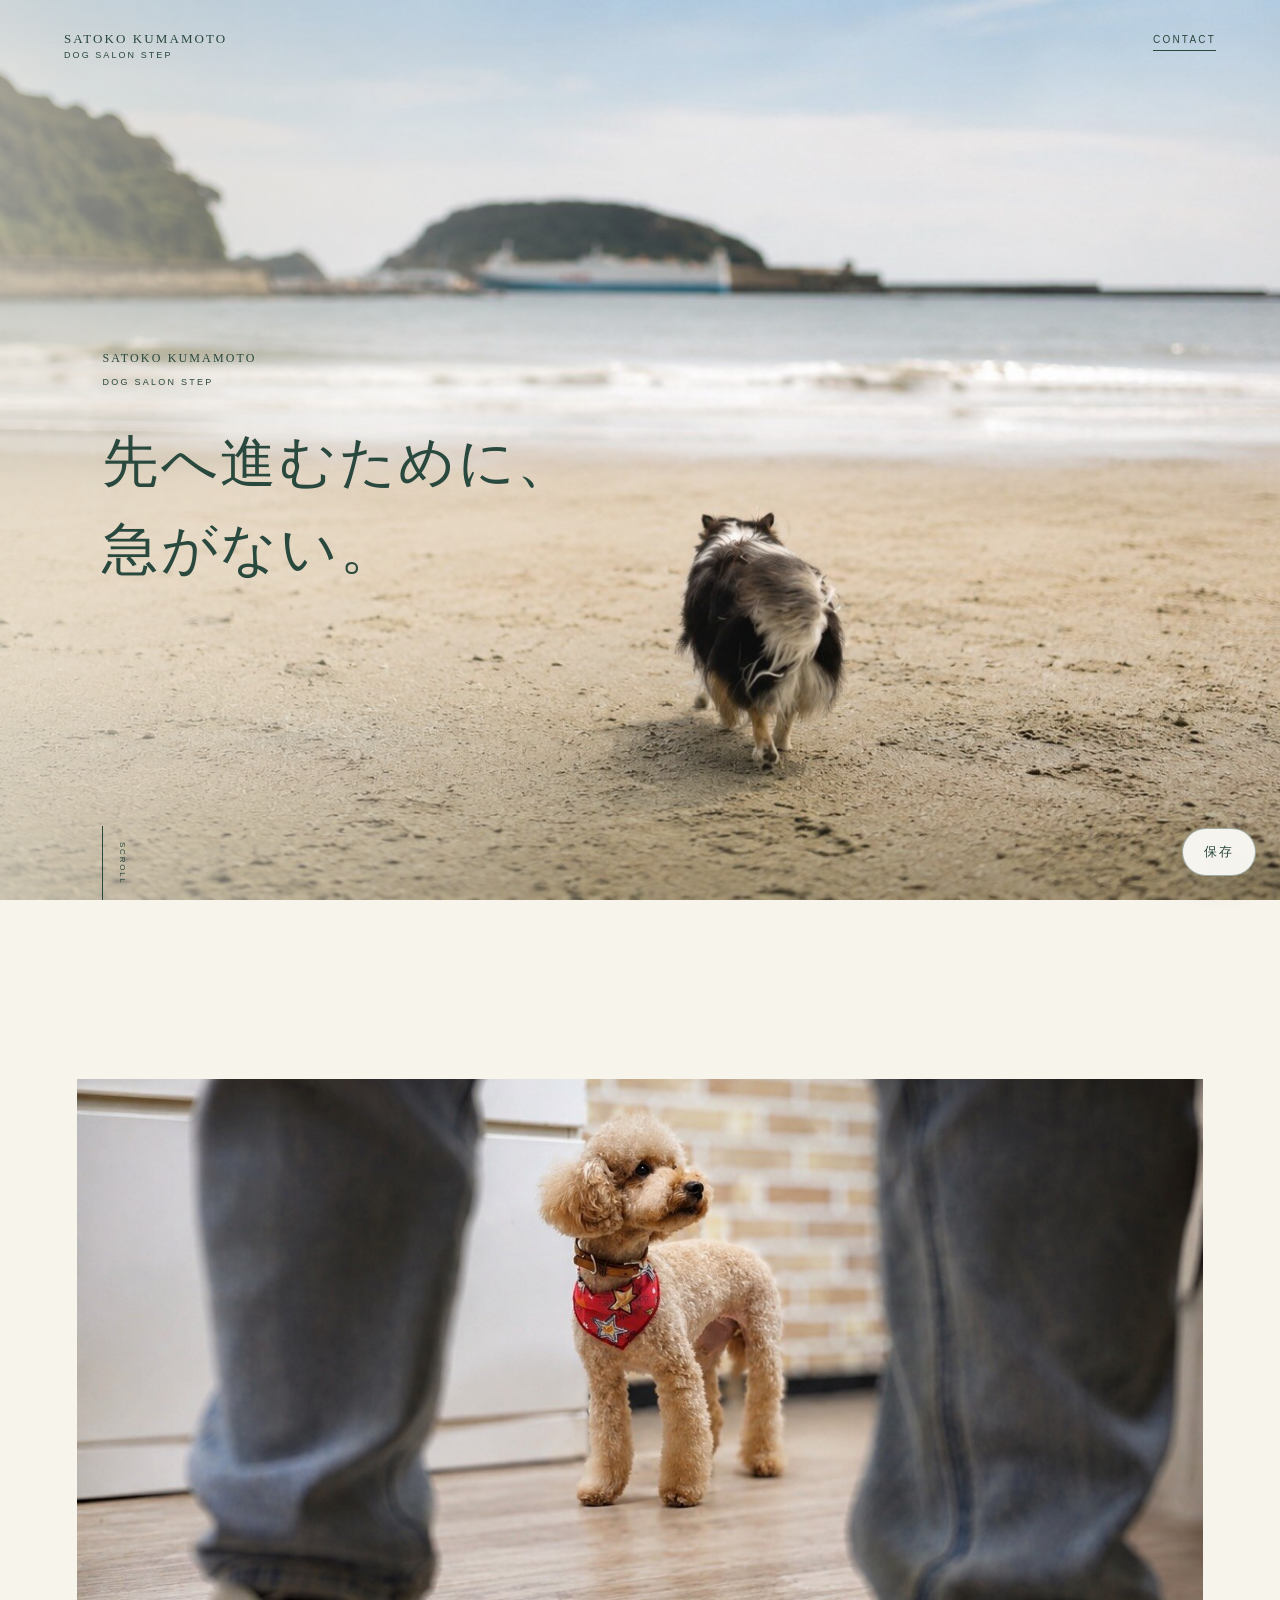
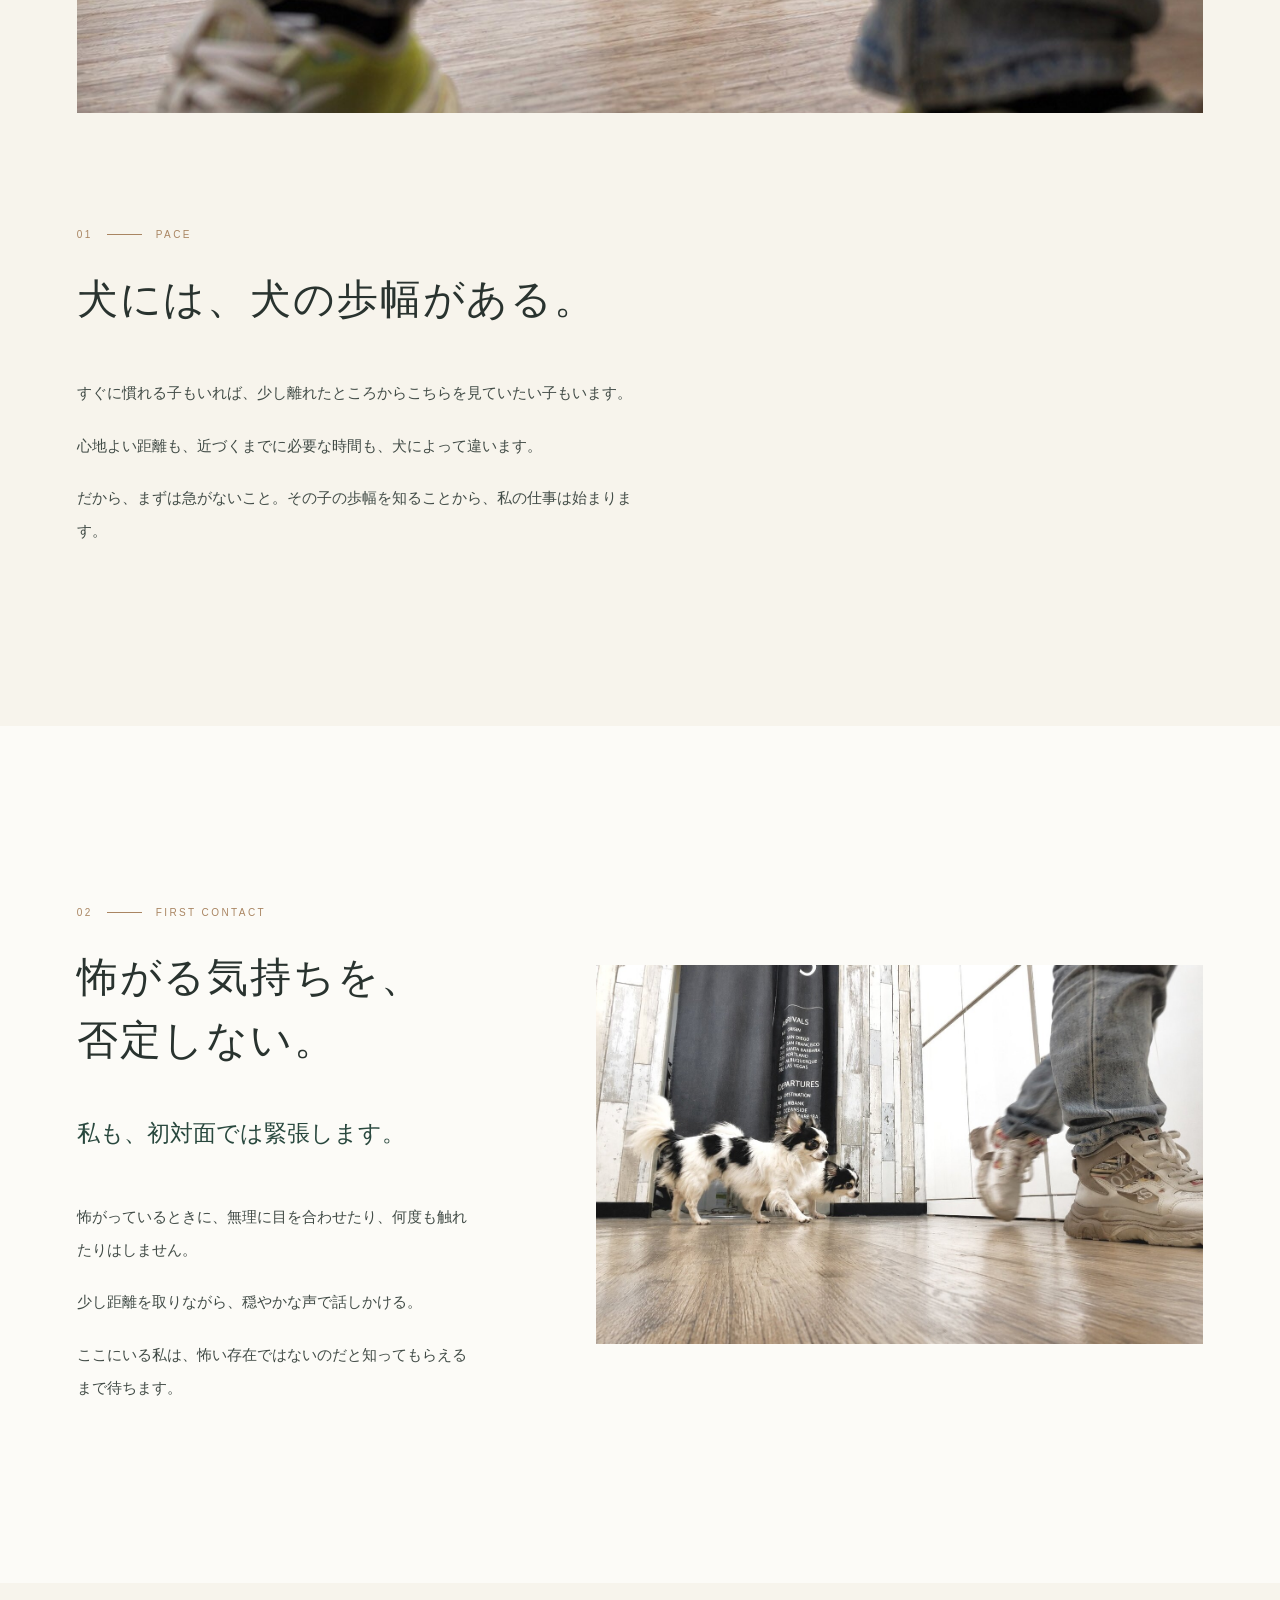
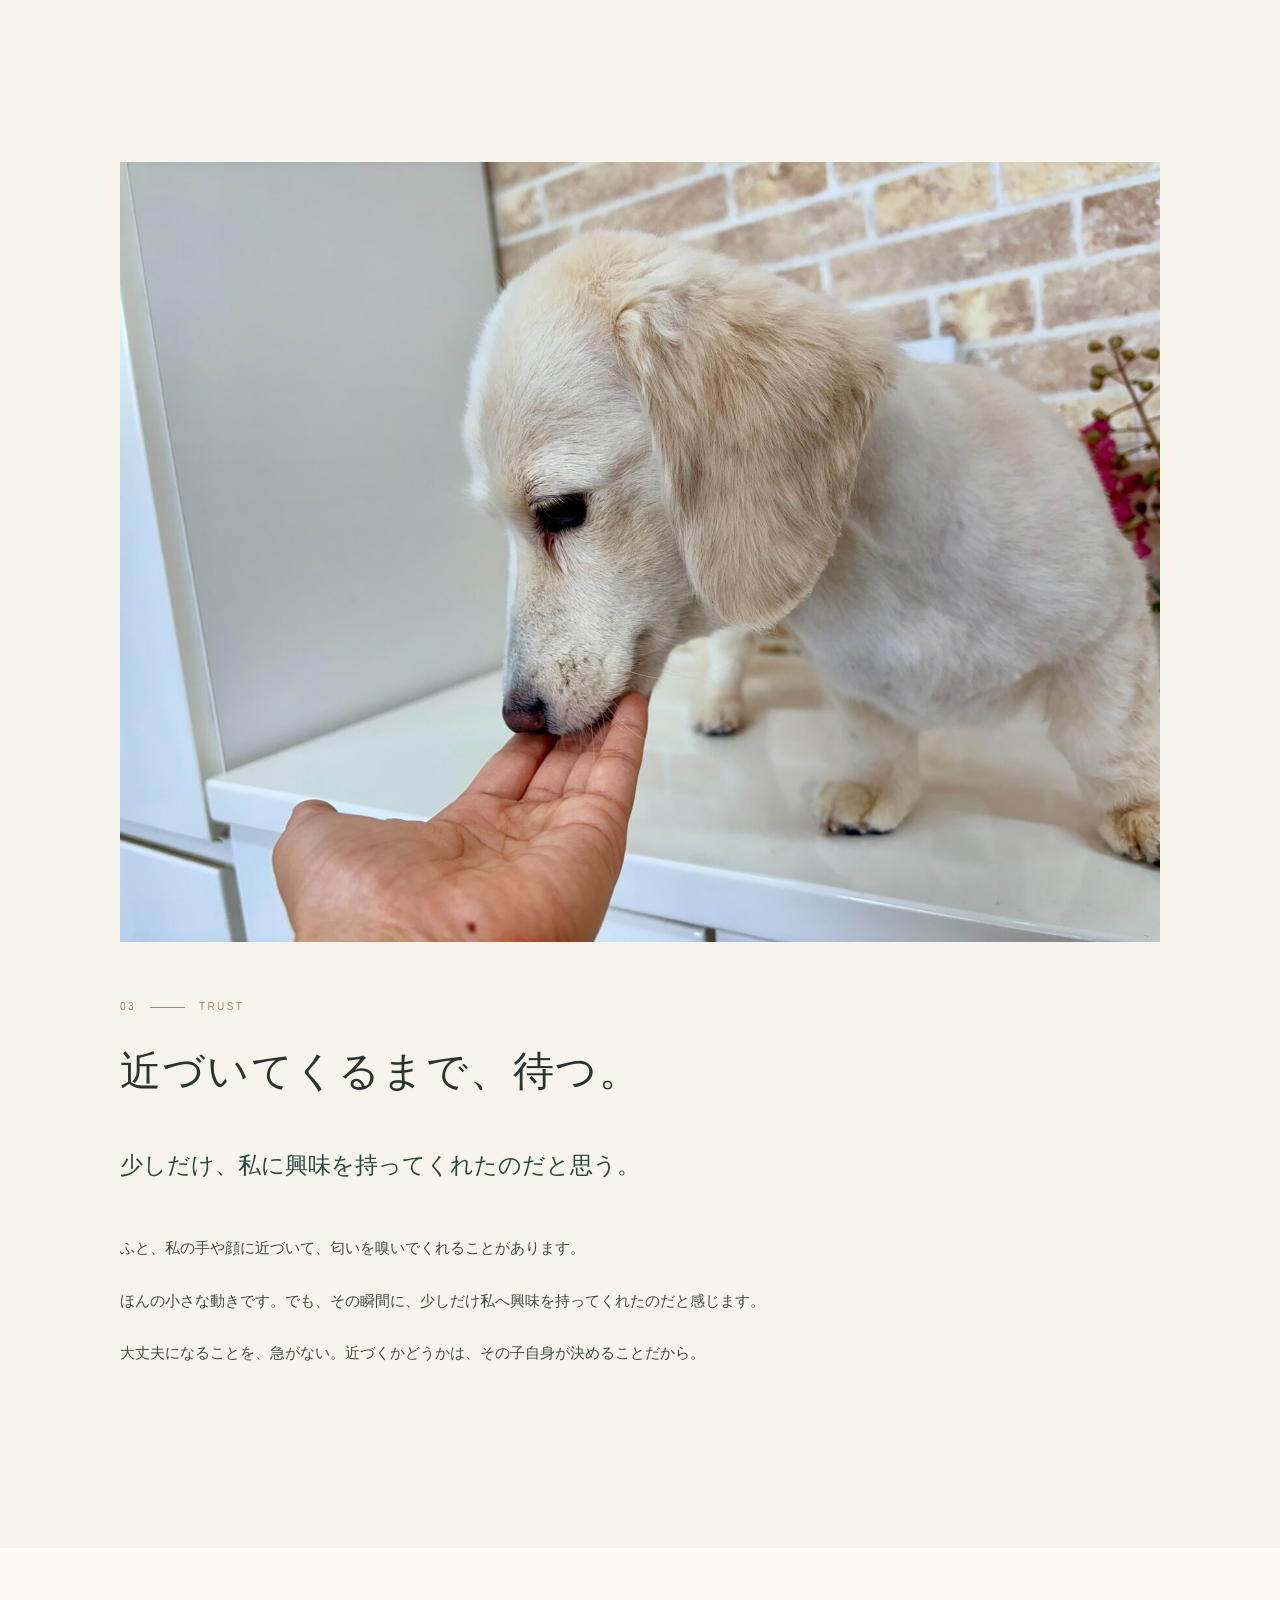
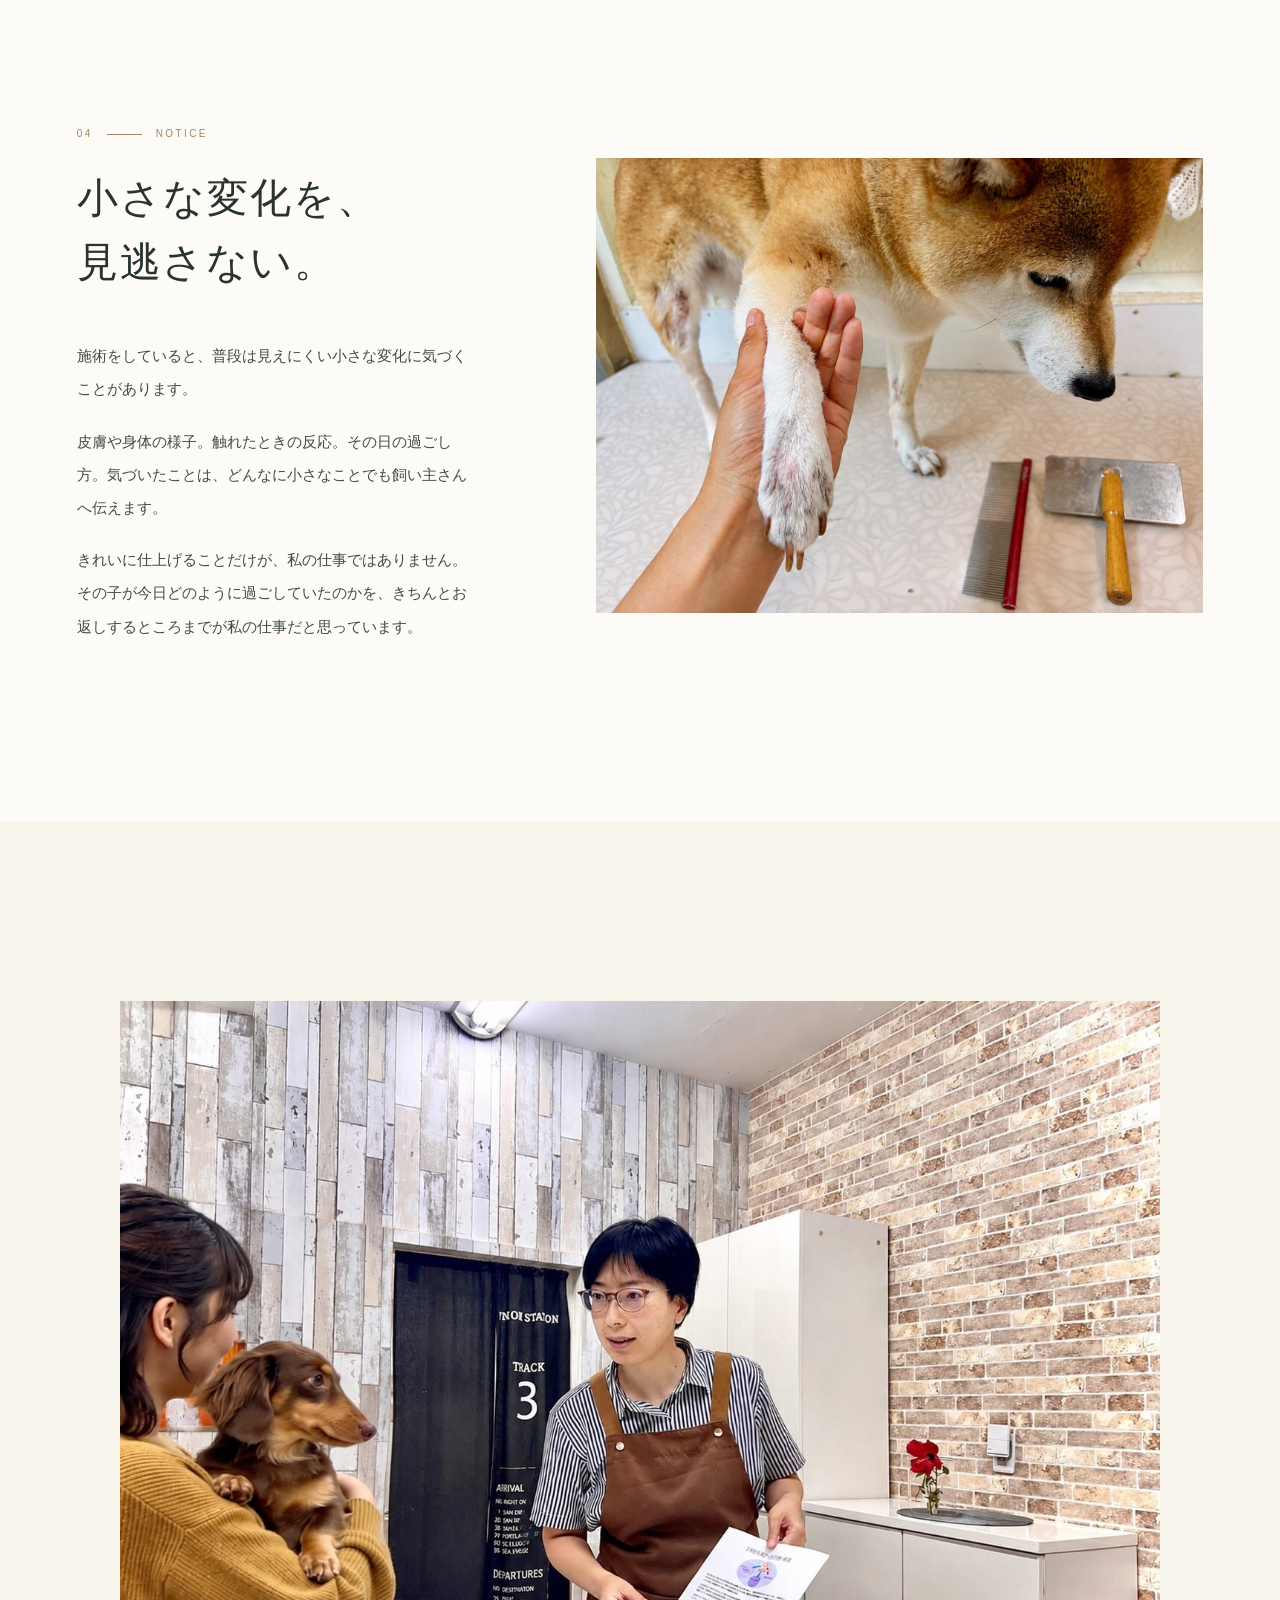
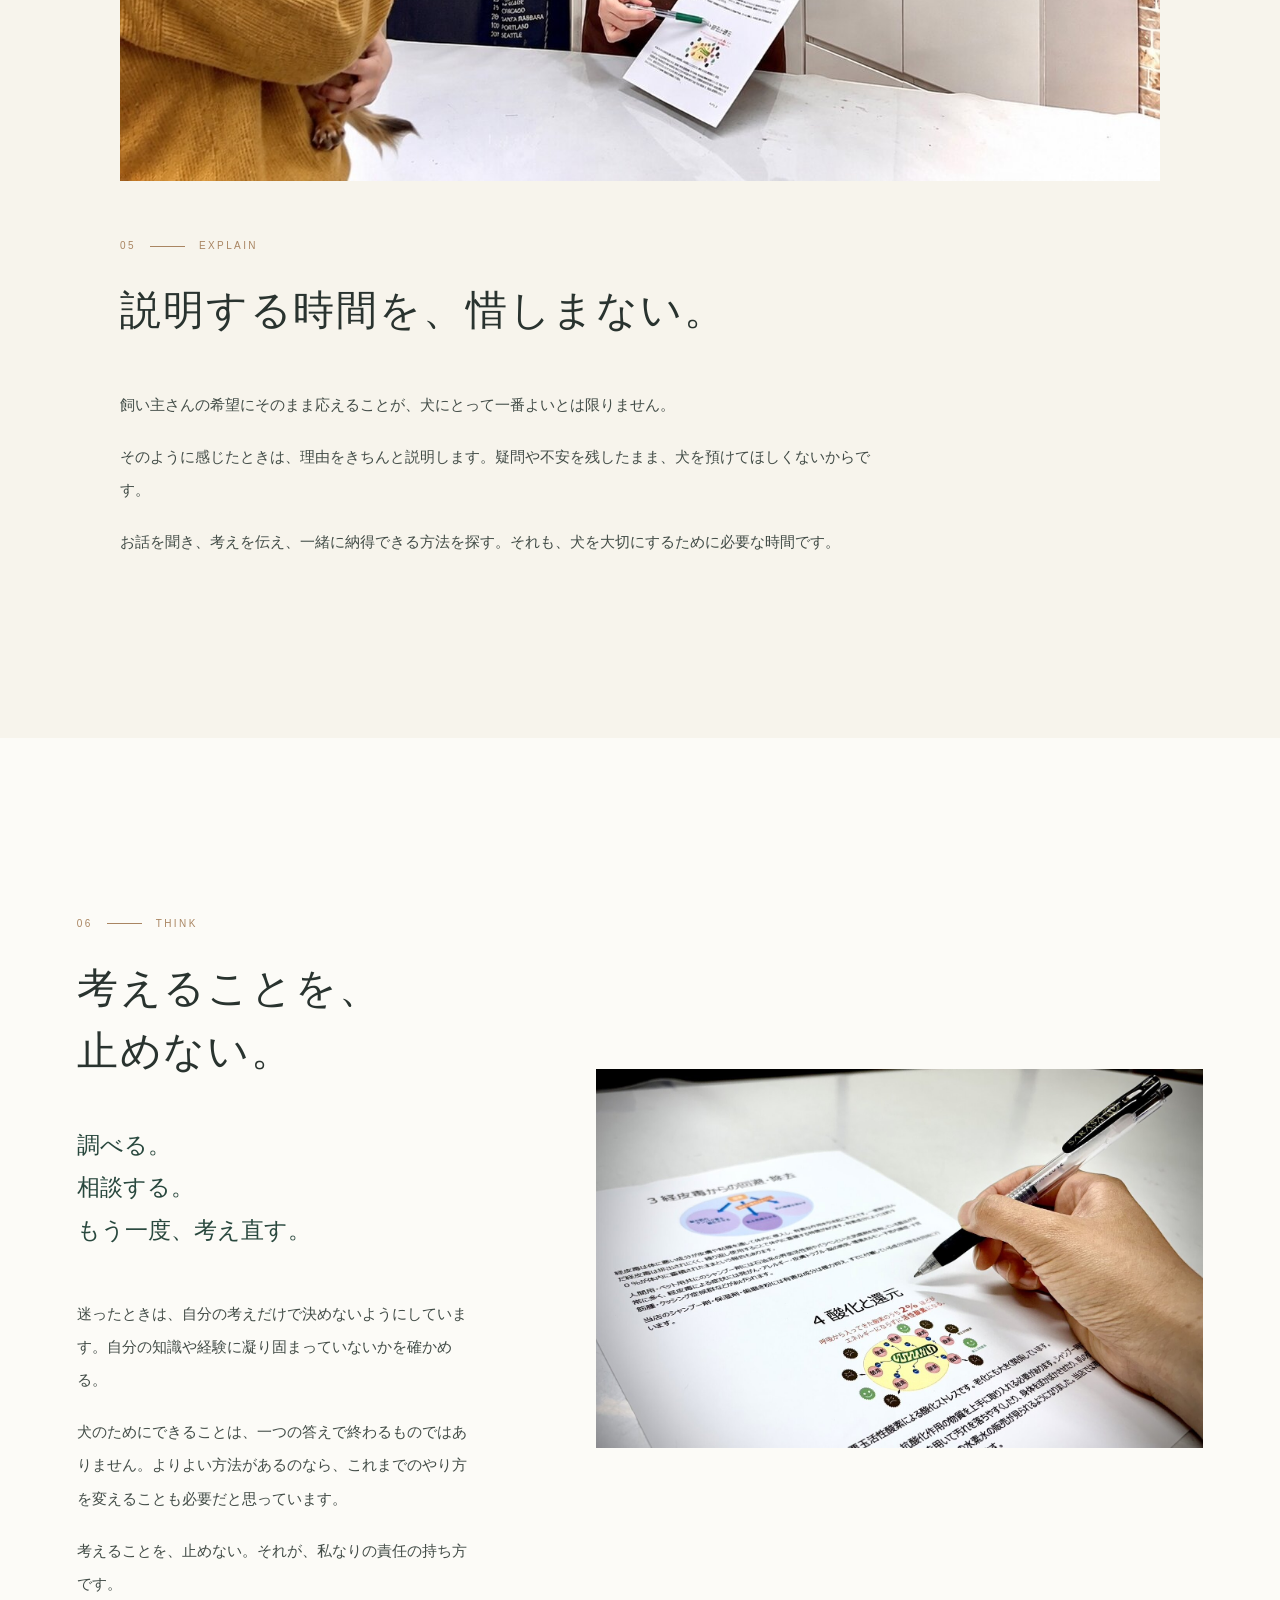
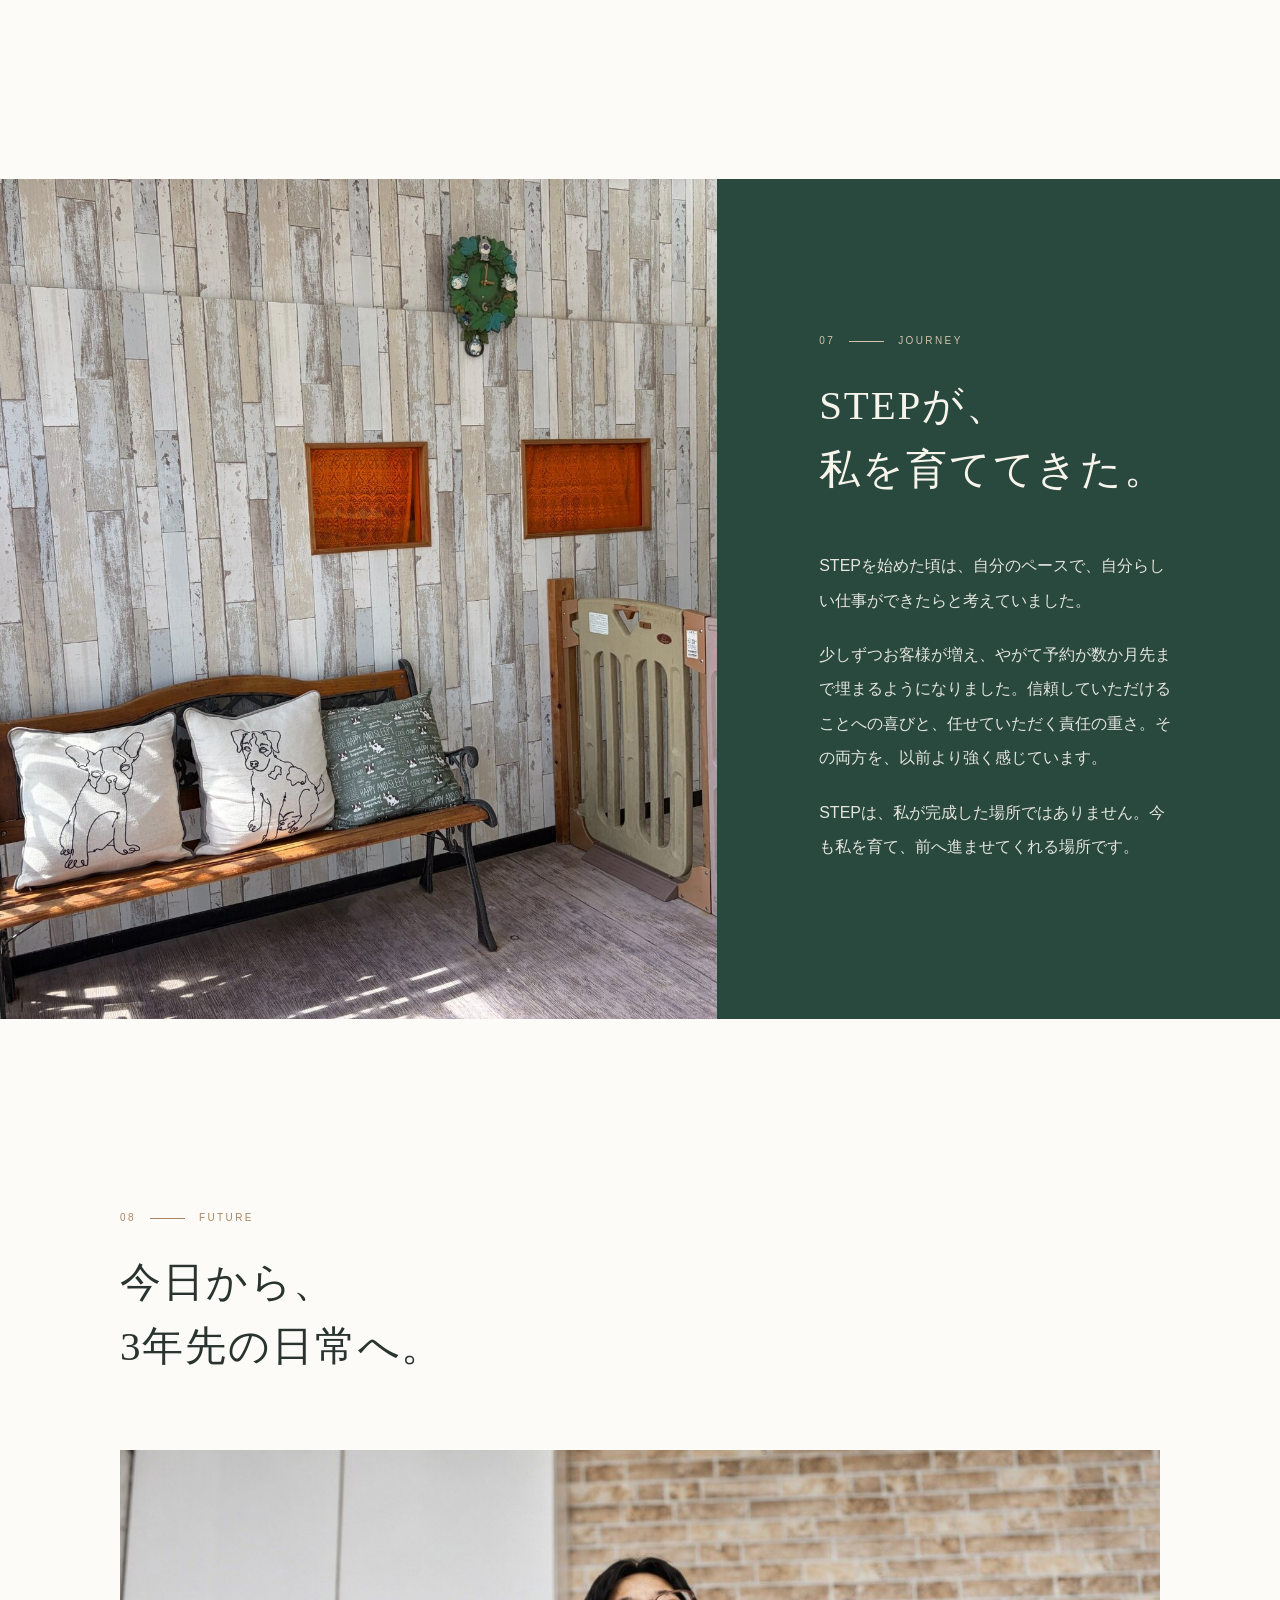
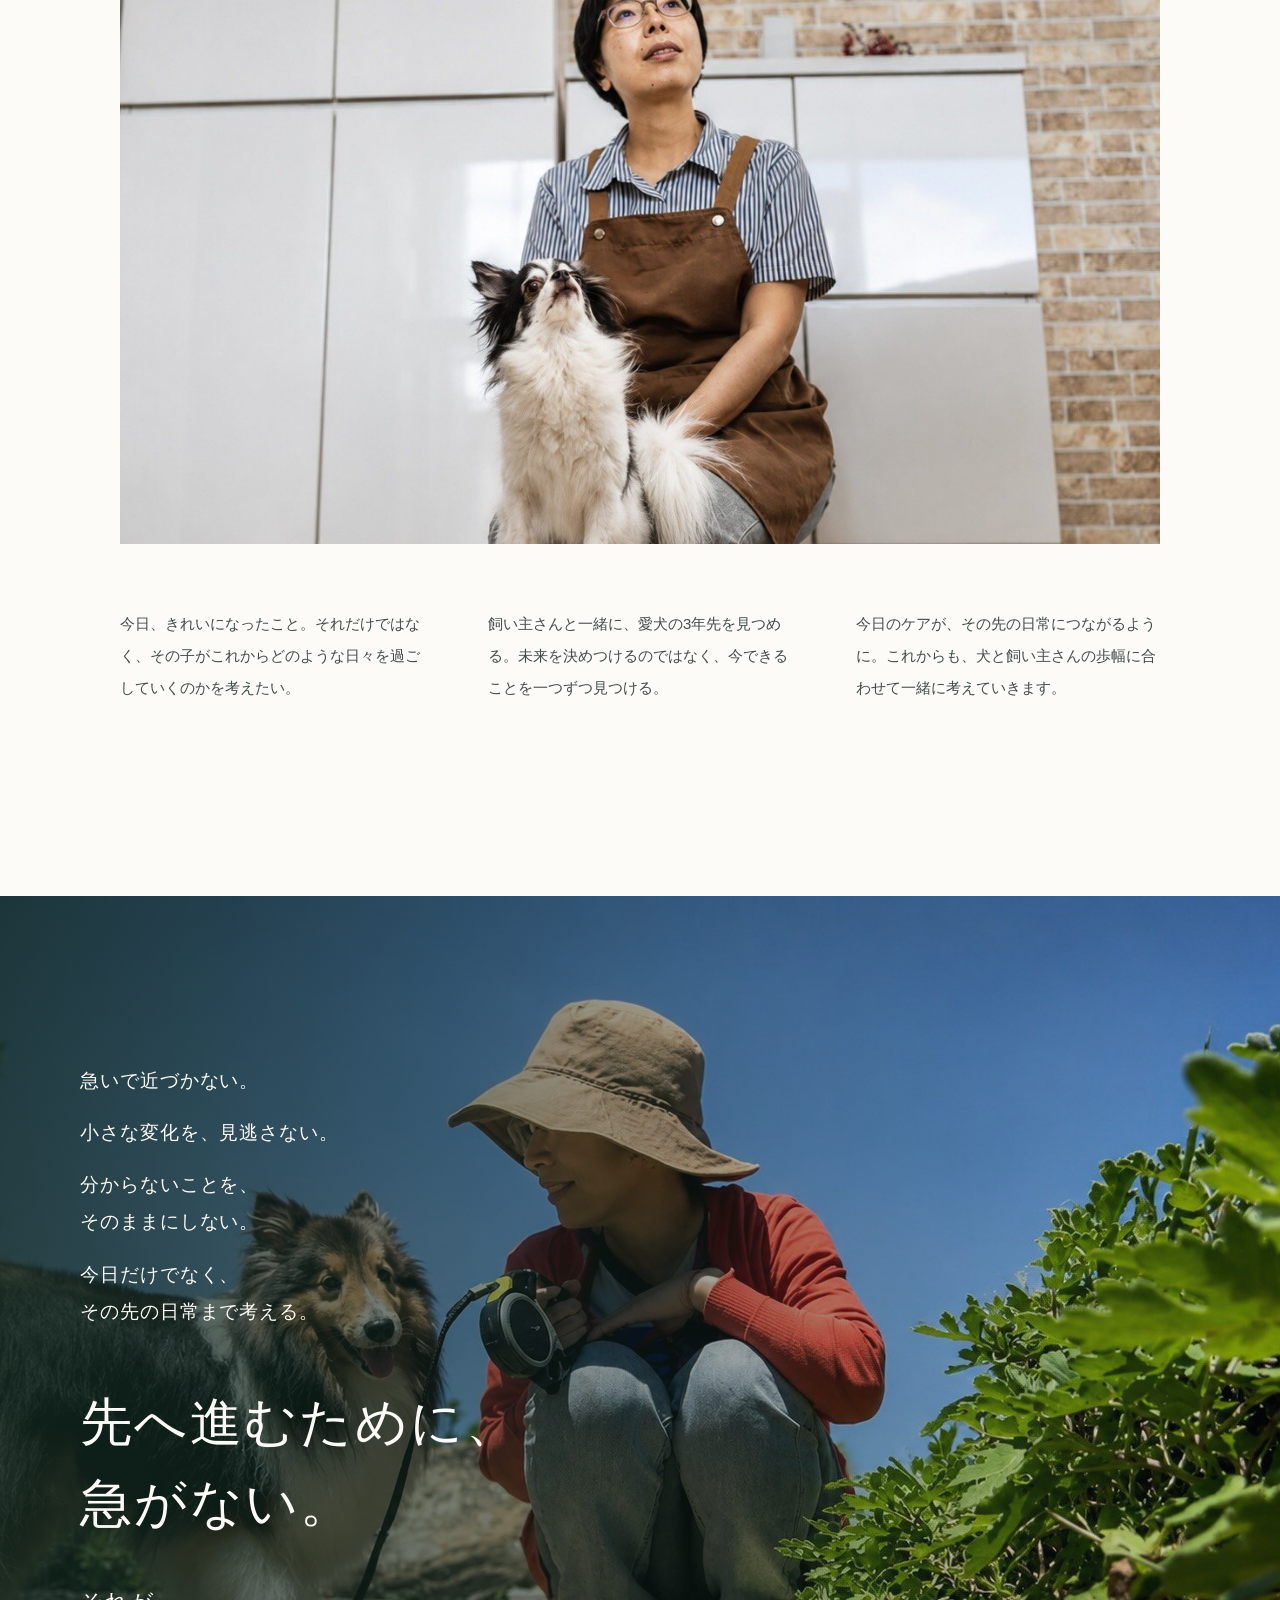
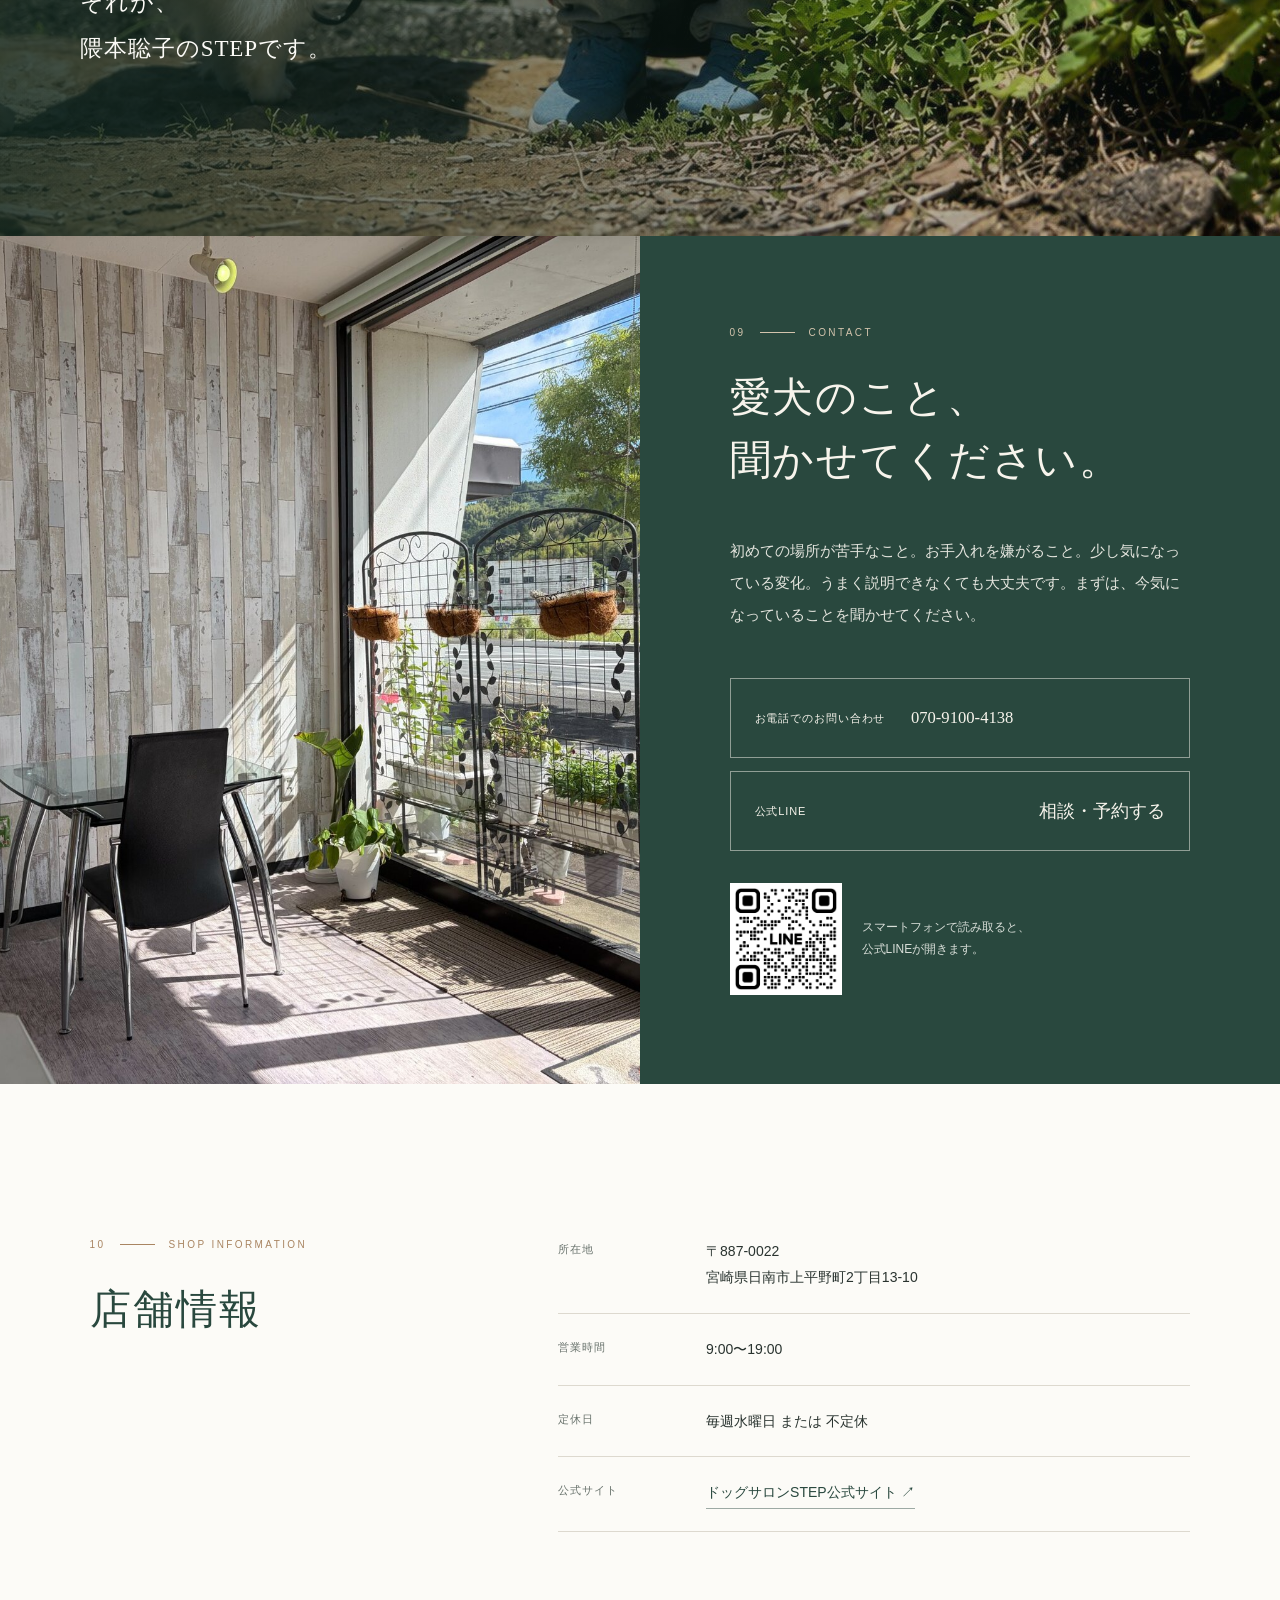
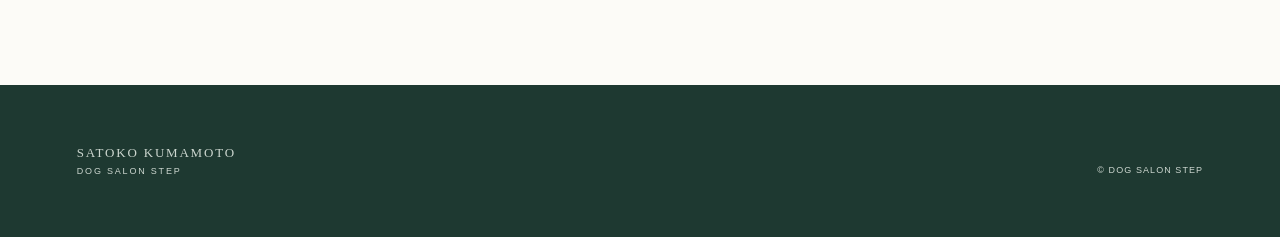
==== commit 45bd09f6: "Add files via upload" ====
--- a/index.html
+++ b/index.html
@@ -7,7 +7,7 @@
   <meta name="theme-color" content="#29483e">
   <title>隈本聡子｜DOG SALON STEP</title>
   <link rel="icon" href="./favicon.svg" type="image/svg+xml">
-  <link rel="stylesheet" href="./site-v10.css">
+  <link rel="stylesheet" href="./site-v11.css">
   <script src="./script-v6.js" defer></script>
 </head>
 <body>
@@ -172,15 +172,21 @@
           <img src="./assets/images/line-qr.png" alt="ドッグサロンSTEP公式LINEの友だち追加QRコード" loading="lazy">
           <p>スマートフォンで読み取ると、<br>公式LINEが開きます。</p>
         </div>
-        <div class="store-info">
-          <h3>店舗情報</h3>
-          <dl>
-            <div><dt>所在地</dt><dd>〒887-0022<br>宮崎県日南市上平野町2丁目13-10</dd></div>
-            <div><dt>営業時間</dt><dd>9:00〜19:00</dd></div>
-            <div><dt>定休日</dt><dd>毎週水曜日 または 不定休</dd></div>
-            <div><dt>公式サイト</dt><dd><a href="https://dog-salon-step.com/" target="_blank" rel="noreferrer">ドッグサロンSTEP公式サイト<span aria-hidden="true"> ↗</span></a></dd></div>
-          </dl>
-        </div>
+      </div>
+    </section>
+
+    <section class="shop-info" id="shop-info" aria-labelledby="shop-info-title">
+      <div class="shop-info-inner" data-reveal>
+        <div class="shop-info-heading">
+          <p class="eyebrow"><span>10</span>SHOP INFORMATION</p>
+          <h2 id="shop-info-title">店舗情報</h2>
+        </div>
+        <dl>
+          <div><dt>所在地</dt><dd><span>〒887-0022</span><span>宮崎県日南市上平野町2丁目13-10</span></dd></div>
+          <div><dt>営業時間</dt><dd>9:00〜19:00</dd></div>
+          <div><dt>定休日</dt><dd>毎週水曜日 または 不定休</dd></div>
+          <div><dt>公式サイト</dt><dd><a href="https://dog-salon-step.com/" target="_blank" rel="noreferrer">ドッグサロンSTEP公式サイト<span aria-hidden="true"> ↗</span></a></dd></div>
+        </dl>
       </div>
     </section>
   </main>
--- a/site-v11.css
+++ b/site-v11.css
@@ -0,0 +1,238 @@
+:root {
+  --ivory: #f7f4ec;
+  --white: #fcfbf7;
+  --green: #29483e;
+  --ink: #29332f;
+  --muted: #68726c;
+  --wood: #a98562;
+  --line: #ddd9cf;
+  --serif: "Yu Mincho", "Hiragino Mincho ProN", "Hiragino Mincho Pro", "Noto Serif JP", serif;
+  --sans: "Hiragino Kaku Gothic ProN", "Yu Gothic", "Meiryo", "Noto Sans JP", sans-serif;
+}
+
+* { box-sizing: border-box; }
+html { scroll-behavior: smooth; background: var(--ivory); overflow-x: hidden; }
+body { width: 100%; max-width: 100%; margin: 0; background: var(--ivory); color: var(--ink); font-family: var(--sans); font-size: 16px; line-height: 2; overflow-x: hidden; }
+img { display: block; width: 100%; height: auto; }
+a { color: inherit; text-decoration: none; }
+h1, h2, p, figure { margin: 0; }
+h1, h2 { font-family: var(--serif); font-weight: 500; letter-spacing: .045em; line-height: 1.55; }
+
+.skip-link { position: fixed; z-index: 100; top: 8px; left: 8px; padding: 8px 14px; background: var(--white); color: var(--green); transform: translateY(-150%); }
+.skip-link:focus { transform: translateY(0); }
+.site-header { position: absolute; z-index: 20; top: 0; left: 0; display: flex; align-items: flex-start; justify-content: space-between; width: 100%; padding: 30px clamp(24px, 5vw, 76px); color: var(--green); }
+.brand { display: flex; flex-direction: column; font-family: var(--serif); font-size: 13px; letter-spacing: .16em; line-height: 1.45; }
+.brand small { font-family: var(--sans); font-size: 9px; letter-spacing: .23em; }
+.header-contact { border-bottom: 1px solid currentColor; font-size: 10px; letter-spacing: .22em; }
+
+.hero { position: relative; min-height: 720px; height: 100svh; overflow: hidden; background: #d6d4c9; }
+.hero > img { position: absolute; inset: 0; width: 100%; height: 100%; object-fit: cover; object-position: center 54%; }
+.hero-shade { position: absolute; inset: 0; background: linear-gradient(90deg, rgba(247,244,236,.58) 0%, rgba(247,244,236,.08) 48%, transparent 72%), linear-gradient(0deg, rgba(21,44,36,.18), transparent 35%); }
+.hero-copy { position: absolute; z-index: 2; left: clamp(28px, 8vw, 126px); top: 50%; transform: translateY(-42%); color: var(--green); }
+.hero-name { margin-bottom: 28px; font-family: var(--serif); font-size: 12px; letter-spacing: .18em; }
+.hero-name span { display: block; margin-top: 3px; font-family: var(--sans); font-size: 9px; letter-spacing: .25em; }
+.hero h1 { font-size: clamp(42px, 4.4vw, 68px); }
+.scroll-cue { position: absolute; z-index: 2; bottom: 0; left: clamp(28px, 8vw, 126px); display: flex; flex-direction: column; align-items: center; gap: 11px; color: var(--green); font-size: 8px; letter-spacing: .22em; writing-mode: vertical-rl; }
+.scroll-cue i { display: block; width: 1px; height: 74px; background: currentColor; }
+
+.story { padding: clamp(120px, 14vw, 220px) clamp(24px, 6vw, 94px); }
+.story:nth-of-type(odd) { background: var(--white); }
+.story-inner { display: grid; grid-template-columns: minmax(280px, .8fr) minmax(430px, 1.2fr); gap: clamp(70px, 9vw, 150px); align-items: center; max-width: 1240px; margin: 0 auto; }
+.story:nth-of-type(even) .story-copy { order: 2; }
+.story:nth-of-type(even) .story-figure { order: 1; }
+.eyebrow { display: flex; align-items: center; gap: 14px; margin-bottom: 26px; color: var(--wood); font-size: 10px; letter-spacing: .24em; line-height: 1.4; }
+.eyebrow span { display: inline-flex; align-items: center; gap: 14px; }
+.eyebrow span::after { content: ""; width: 35px; height: 1px; background: currentColor; }
+.eyebrow.light { color: #d3c4ad; }
+.story h2, .future h2, .journey h2, .contact h2 { font-size: clamp(31px, 3.2vw, 49px); text-wrap: balance; word-break: keep-all; }
+.story-body { max-width: 560px; margin-top: 45px; color: #424c47; font-size: clamp(15px, 1.18vw, 17px); line-height: 2.2; }
+.story-body p + p { margin-top: 1.25em; }
+.story-quote { margin: 40px 0 0; color: var(--green); font-family: var(--serif); font-size: clamp(20px, 1.8vw, 27px); line-height: 1.85; white-space: pre-line; }
+.story-quote span { display: block; }
+.story-figure { overflow: hidden; }
+.story-figure img { aspect-ratio: 4 / 3; object-fit: cover; transition: transform 1.2s ease; }
+.story-2 .story-figure img, .story-6 .story-figure img { aspect-ratio: 16 / 10; }
+.story-3 .story-figure { max-width: 650px; }
+.story-3 .story-figure img { object-position: 48% center; }
+.story-4 .story-figure { max-width: 620px; justify-self: center; }
+.story-1 .story-inner { grid-template-columns: 1fr; max-width: 1200px; }
+.story-1 .story-copy { order: 1; max-width: 650px; }
+.story-1 .story-figure { order: 2; width: 100%; max-width: none; }
+.story-1 .story-figure img { aspect-ratio: 16 / 9; }
+.story-3 .story-inner,
+.story-5 .story-inner { grid-template-columns: minmax(560px, 1.3fr) minmax(320px, .7fr); max-width: 1320px; }
+.story-3 .story-figure,
+.story-5 .story-figure { width: 100%; max-width: none; }
+
+.journey { display: grid; grid-template-columns: 1.12fr .88fr; min-height: 840px; background: var(--green); color: var(--ivory); }
+.journey-image { min-height: 740px; }
+.journey-image img { width: 100%; height: 100%; object-fit: cover; }
+.journey-copy { display: flex; flex-direction: column; justify-content: center; padding: clamp(70px, 8vw, 140px); }
+.journey-copy h2 { margin-bottom: 48px; }
+.journey-copy > p:not(.eyebrow) { max-width: 510px; color: #e4e5de; font-size: 16px; line-height: 2.15; }
+.journey-copy > p + p { margin-top: 20px; }
+
+.future { padding: clamp(130px, 15vw, 230px) clamp(24px, 7vw, 110px); background: var(--white); }
+.future-head, .future-copy { width: min(100%, 1040px); margin: 0 auto; }
+.future-head { margin-bottom: 72px; }
+.future-image { width: min(100%, 1040px); margin: 0 auto; }
+.future-image img { aspect-ratio: 3 / 2; object-fit: cover; }
+.future-copy { display: grid; grid-template-columns: repeat(3, 1fr); gap: clamp(30px, 5vw, 75px); margin-top: 64px; color: #424c47; font-size: 15px; line-height: 2.15; }
+
+.epilogue { position: relative; min-height: 940px; display: flex; align-items: center; overflow: hidden; color: var(--white); }
+.epilogue > img { position: absolute; inset: 0; width: 100%; height: 100%; object-fit: cover; object-position: 50% center; }
+.epilogue-shade { position: absolute; inset: 0; background: linear-gradient(90deg, rgba(18,40,32,.82), rgba(18,40,32,.36) 58%, rgba(18,40,32,.1)); }
+.epilogue-copy { position: relative; z-index: 1; width: min(90%, 1120px); margin: 0 auto; padding: 130px 0; font-family: var(--serif); font-size: clamp(16px, 1.45vw, 21px); line-height: 2; letter-spacing: .05em; }
+.epilogue-copy > p + p { margin-top: 15px; }
+.epilogue h2 { margin: 52px 0 34px; font-size: clamp(37px, 4.1vw, 61px); }
+.epilogue-end { font-size: clamp(18px, 1.8vw, 26px); }
+
+.contact { display: grid; grid-template-columns: 1fr 1fr; background: var(--green); color: var(--ivory); }
+.contact-photo { min-height: 760px; }
+.contact-photo img { width: 100%; height: 100%; object-fit: cover; }
+.contact-copy { padding: clamp(72px, 7vw, 110px); align-self: center; }
+.contact-intro { max-width: 560px; margin-top: 42px; color: #e4e5de; font-size: 15px; line-height: 2.15; }
+.contact-actions { display: grid; gap: 13px; max-width: 520px; margin-top: 46px; }
+.contact-button { display: flex; align-items: center; justify-content: space-between; min-height: 80px; padding: 16px 24px; border: 1px solid rgba(247,244,236,.5); transition: color .3s ease, background .3s ease; }
+.contact-button span { font-size: 11px; letter-spacing: .08em; }
+.contact-button strong { font-family: var(--serif); font-size: 18px; font-weight: 500; }
+.contact-button:hover, .contact-button:focus-visible { background: var(--ivory); color: var(--green); outline: none; }
+.qr-area { display: flex; align-items: center; gap: 20px; margin-top: 32px; color: #d8ded8; font-size: 12px; line-height: 1.8; }
+.qr-area img { width: 112px; height: 112px; background: white; }
+.shop-info { padding: clamp(110px, 12vw, 180px) clamp(24px, 7vw, 110px); background: var(--white); color: var(--ink); }
+.shop-info-inner { display: grid; grid-template-columns: minmax(260px, .7fr) minmax(480px, 1.3fr); gap: clamp(70px, 10vw, 160px); max-width: 1120px; margin: 0 auto; }
+.shop-info-heading h2 { color: var(--green); font-family: var(--serif); font-size: clamp(32px, 3.2vw, 48px); font-weight: 500; letter-spacing: .05em; }
+.shop-info dl { display: grid; gap: 0; margin: 0; }
+.shop-info dl > div { display: grid; grid-template-columns: 120px minmax(0, 1fr); gap: 28px; padding: 22px 0; border-bottom: 1px solid var(--line); align-items: start; }
+.shop-info dl > div:first-child { padding-top: 0; }
+.shop-info dt { color: var(--muted); font-size: 11px; letter-spacing: .1em; }
+.shop-info dd { margin: 0; color: var(--ink); font-size: 14px; line-height: 1.9; }
+.shop-info dd > span { display: block; }
+.shop-info a { display: inline-flex; align-items: center; gap: 4px; border-bottom: 1px solid rgba(41,72,62,.45); padding-bottom: 2px; color: var(--green); }
+.shop-info a:hover, .shop-info a:focus-visible { border-bottom-color: currentColor; outline: none; }
+.site-footer { display: flex; align-items: flex-end; justify-content: space-between; padding: 58px clamp(24px, 6vw, 94px); background: #1e3931; color: #ccd6cf; }
+.site-footer p { display: flex; flex-direction: column; font-size: 9px; letter-spacing: .2em; line-height: 1.6; }
+.site-footer p span { font-family: var(--serif); font-size: 13px; }
+.site-footer small { font-size: 9px; letter-spacing: .12em; }
+
+.save-fab { position: fixed; z-index: 120; right: 24px; bottom: 24px; min-width: 74px; min-height: 48px; padding: 10px 20px; border: 1px solid rgba(41,72,62,.42); border-radius: 999px; background: rgba(252,251,247,.94); color: var(--green); box-shadow: 0 8px 28px rgba(30,57,49,.14); font-family: var(--sans); font-size: 13px; letter-spacing: .16em; cursor: pointer; backdrop-filter: blur(8px); transition: background .25s ease, color .25s ease, transform .25s ease; }
+.save-fab:hover, .save-fab:focus-visible { background: var(--green); color: var(--white); transform: translateY(-2px); outline: none; }
+.save-overlay { position: fixed; z-index: 200; inset: 0; display: grid; place-items: center; padding: 24px; background: rgba(22,38,32,.58); opacity: 0; visibility: hidden; pointer-events: none; transition: opacity .25s ease, visibility 0s linear .25s; }
+.save-overlay.is-open { opacity: 1; visibility: visible; pointer-events: auto; transition-delay: 0s; }
+.save-modal { position: relative; width: min(100%, 540px); max-height: calc(100svh - 48px); overflow-y: auto; padding: clamp(38px, 6vw, 58px); background: var(--white); color: var(--ink); box-shadow: 0 24px 70px rgba(15,36,29,.24); transform: scale(.97); transition: transform .25s ease; }
+.save-overlay.is-open .save-modal { transform: scale(1); }
+.save-close { position: absolute; top: 14px; right: 16px; width: 42px; height: 42px; border: 0; background: transparent; color: var(--green); font-size: 28px; line-height: 1; cursor: pointer; }
+.save-eyebrow { margin-bottom: 12px; color: var(--wood); font-size: 9px; letter-spacing: .22em; }
+.save-modal h2 { color: var(--green); font-size: clamp(27px, 4vw, 36px); }
+.save-guide { display: grid; gap: 24px; margin: 34px 0 0; padding: 0; list-style: none; counter-reset: save-step; }
+.save-guide li { position: relative; padding-left: 38px; counter-increment: save-step; }
+.save-guide li::before { content: "0" counter(save-step); position: absolute; top: 1px; left: 0; color: var(--wood); font-family: var(--serif); font-size: 13px; }
+.save-guide strong, .save-guide span { display: block; }
+.save-guide strong { color: var(--green); font-family: var(--serif); font-size: 18px; font-weight: 500; }
+.save-guide span { margin-top: 5px; color: var(--muted); font-size: 13px; line-height: 1.8; }
+.mobile-title-line { display: inline; }
+
+.js [data-reveal] { opacity: 0; transform: translateY(12px); transition: opacity .72s ease, transform .72s ease; }
+.js [data-reveal].is-visible { opacity: 1; transform: translateY(0); }
+
+@media (min-width: 901px) and (max-width: 1440px) {
+  .story-3 .story-inner,
+  .story-5 .story-inner { grid-template-columns: 1fr; gap: 58px; max-width: 1040px; }
+  .story-3 .story-figure,
+  .story-5 .story-figure { order: 1; width: 100%; max-width: none; }
+  .story-3 .story-copy,
+  .story-5 .story-copy { order: 2; max-width: 760px; }
+  .story-3 .story-body,
+  .story-5 .story-body { max-width: 760px; }
+}
+
+@media (min-width: 901px) {
+  .contact-button.phone { justify-content: flex-start; gap: clamp(16px, 2vw, 28px); }
+  .contact-button.phone span,
+  .contact-button.phone strong,
+  .qr-area p { white-space: nowrap; }
+  .contact-button.phone strong { font-size: clamp(15px, 1.3vw, 18px); }
+}
+
+@media (max-width: 900px) {
+  .story-inner { grid-template-columns: 1fr; gap: 52px; }
+  .story-1 .story-inner,
+  .story-3 .story-inner,
+  .story-5 .story-inner { grid-template-columns: 1fr; }
+  .story-copy, .story:nth-of-type(even) .story-copy { order: 1; }
+  .story-figure, .story:nth-of-type(even) .story-figure { order: 2; width: 100%; max-width: none; }
+  .journey, .contact { grid-template-columns: 1fr; }
+  .journey-image, .contact-photo { min-height: 65vw; }
+  .journey-copy, .contact-copy { padding: 100px clamp(24px, 8vw, 70px); }
+  .future-copy { grid-template-columns: 1fr; max-width: 680px; gap: 24px; }
+  .future-head, .future-image { max-width: 680px; }
+  .contact-photo { order: 1; }
+  .contact-copy { order: 2; }
+  .shop-info-inner { grid-template-columns: 1fr; gap: 52px; max-width: 680px; }
+}
+
+@media (max-width: 600px) {
+  body { font-size: 16px; }
+  .site-header { padding: 21px 24px; }
+  .brand { font-size: 10px; }
+  .brand small { font-size: 7px; }
+  .hero { min-height: 640px; height: 100svh; }
+  .hero > img { object-position: 59% center; }
+  .hero-shade { background: linear-gradient(180deg, rgba(247,244,236,.62), rgba(247,244,236,.02) 48%, rgba(15,36,29,.18)); }
+  .hero-copy { top: 31%; left: 24px; right: 24px; transform: none; }
+  .hero-name { display: none; }
+  .hero h1 { max-width: 100%; font-size: clamp(24px, 7.2vw, 29px); line-height: 1.55; letter-spacing: 0; white-space: normal; }
+  .scroll-cue { left: 24px; }
+  .story { padding: 112px 24px; }
+  .story-inner { gap: 42px; }
+  .story h2, .future h2, .journey h2, .contact h2 { font-size: clamp(27px, 8vw, 34px); line-height: 1.65; word-break: normal; overflow-wrap: anywhere; }
+  .mobile-title-line { display: block; }
+  .story-body { margin-top: 32px; font-size: 15px; line-height: 2.05; }
+  .story-quote { margin-top: 32px; font-size: 21px; }
+  .story-figure img { aspect-ratio: 4 / 3; }
+  .story-1 .story-figure,
+  .story-3 .story-figure,
+  .story-5 .story-figure { width: 100%; max-width: none; margin-left: 0; }
+  .story-1 .story-figure img { aspect-ratio: 16 / 10; }
+  .story-4 .story-figure { width: 100%; margin-left: 0; }
+  .story-1 .story-figure img { object-position: center; }
+  .story-2 .story-figure img { aspect-ratio: 4 / 3; object-position: 46% center; }
+  .journey-image, .contact-photo { min-height: 78vw; }
+  .journey-copy, .contact-copy { padding: 100px 24px; }
+  .journey-copy h2 { margin-bottom: 36px; }
+  .journey-copy > p:not(.eyebrow) { font-size: 15px; line-height: 2.05; }
+  .future { padding: 112px 24px; }
+  .future-head { margin-bottom: 44px; }
+  .future-image img { aspect-ratio: 4 / 3; object-position: center; }
+  .future-copy { margin-top: 42px; font-size: 15px; line-height: 2.05; }
+  .epilogue { min-height: 850px; align-items: flex-end; }
+  .epilogue > img { object-position: 51% center; }
+  .epilogue-shade { background: linear-gradient(90deg, rgba(15,36,29,.84), rgba(15,36,29,.28)), linear-gradient(0deg, rgba(15,36,29,.6), transparent 55%); }
+  .epilogue-copy { width: auto; margin: 0; padding: 100px 24px; font-size: 15px; }
+  .epilogue h2 { margin: 42px 0 28px; font-size: 36px; }
+  .contact-intro { margin-top: 34px; font-size: 15px; }
+  .contact-button { min-height: 74px; padding: 13px 17px; }
+  .contact-button span { font-size: 10px; }
+  .contact-button strong { font-size: 16px; }
+  .qr-area { display: none; }
+  .shop-info { padding: 100px 24px; }
+  .shop-info-inner { gap: 42px; }
+  .shop-info-heading h2 { font-size: 32px; }
+  .shop-info dl > div { grid-template-columns: 78px minmax(0, 1fr); gap: 16px; padding: 19px 0; }
+  .shop-info dd { font-size: 13px; }
+  .site-footer { flex-direction: column; align-items: flex-start; gap: 28px; padding: 46px 24px; }
+  .save-fab { right: 16px; bottom: calc(16px + env(safe-area-inset-bottom)); min-width: 68px; min-height: 44px; padding: 9px 17px; font-size: 12px; }
+  .save-overlay { padding: 18px; }
+  .save-modal { max-height: calc(100svh - 36px); padding: 42px 25px 34px; }
+  .save-guide { gap: 21px; margin-top: 28px; }
+}
+
+@media print {
+  .save-fab, .save-overlay { display: none !important; }
+}
+
+@media (prefers-reduced-motion: reduce) {
+  html { scroll-behavior: auto; }
+  *, *::before, *::after { animation-duration: .01ms !important; animation-iteration-count: 1 !important; transition-duration: .01ms !important; }
+  .js [data-reveal] { opacity: 1; transform: none; }
+}
